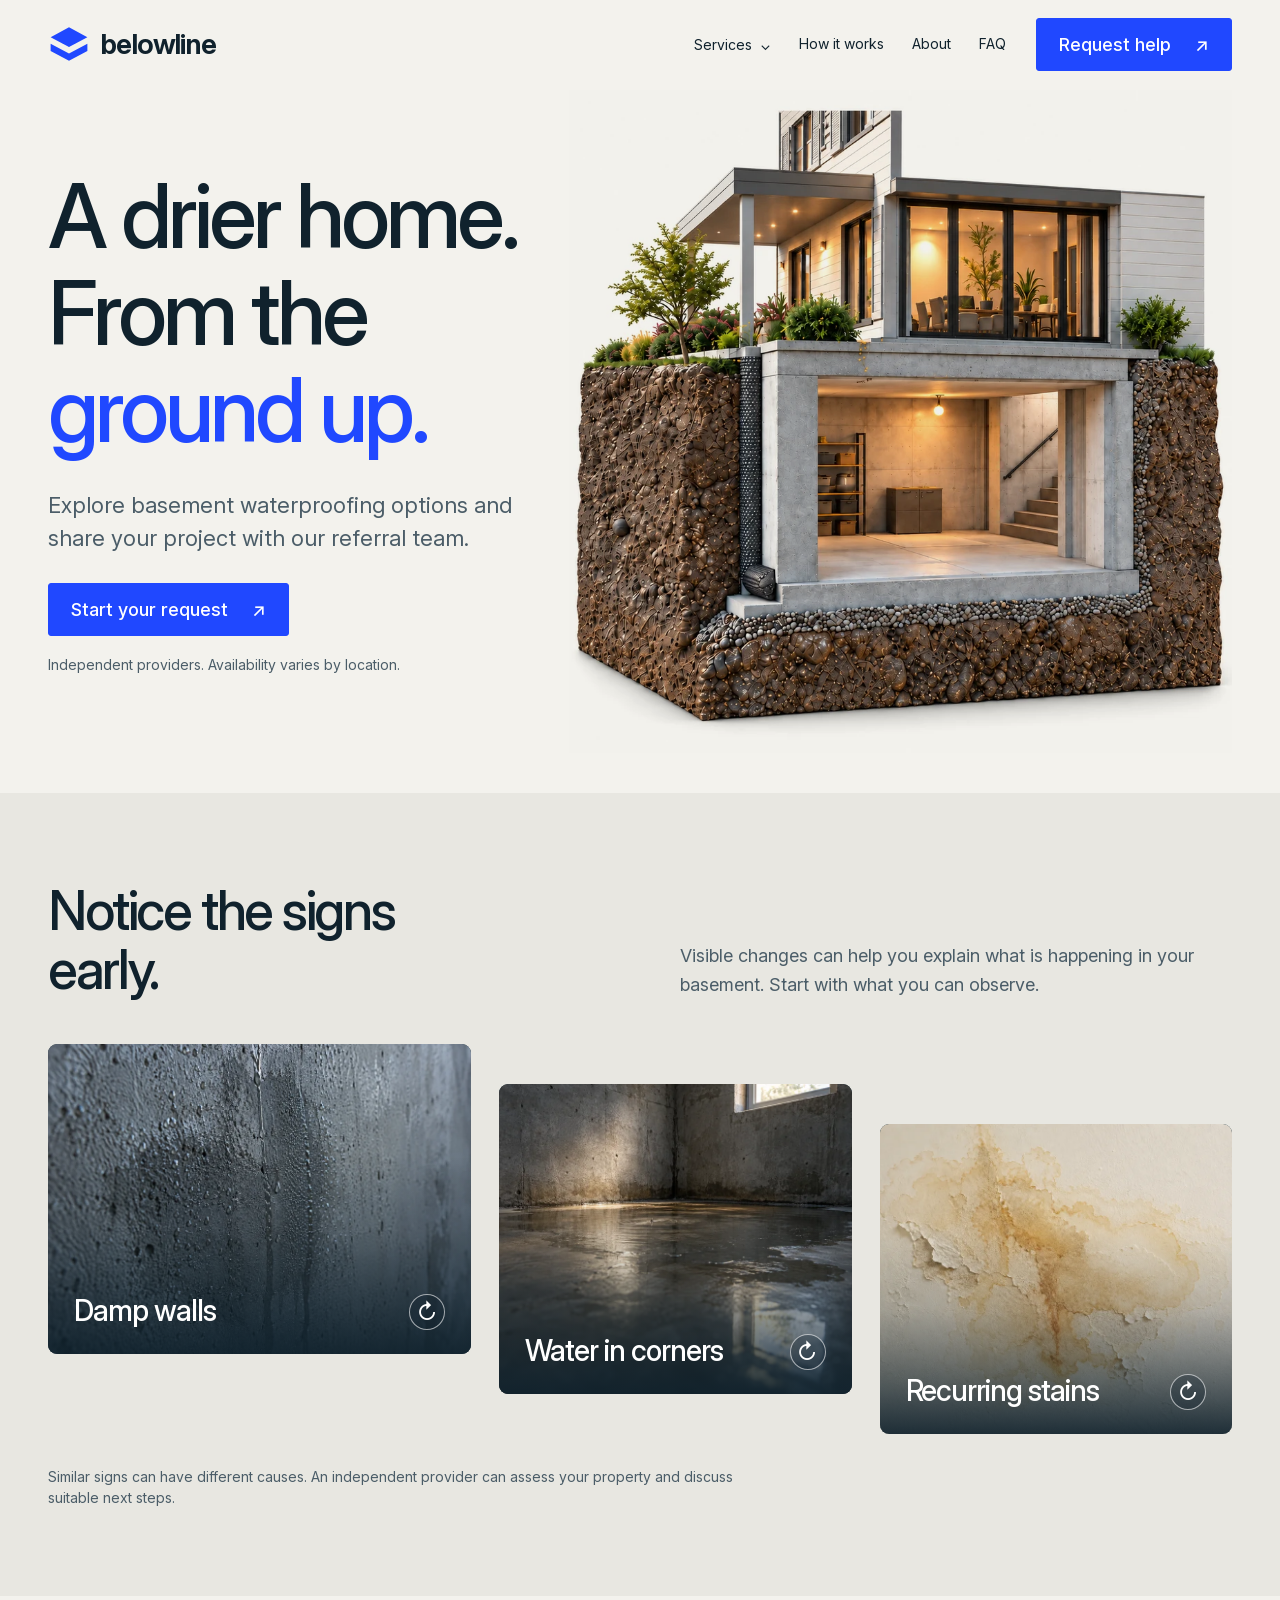
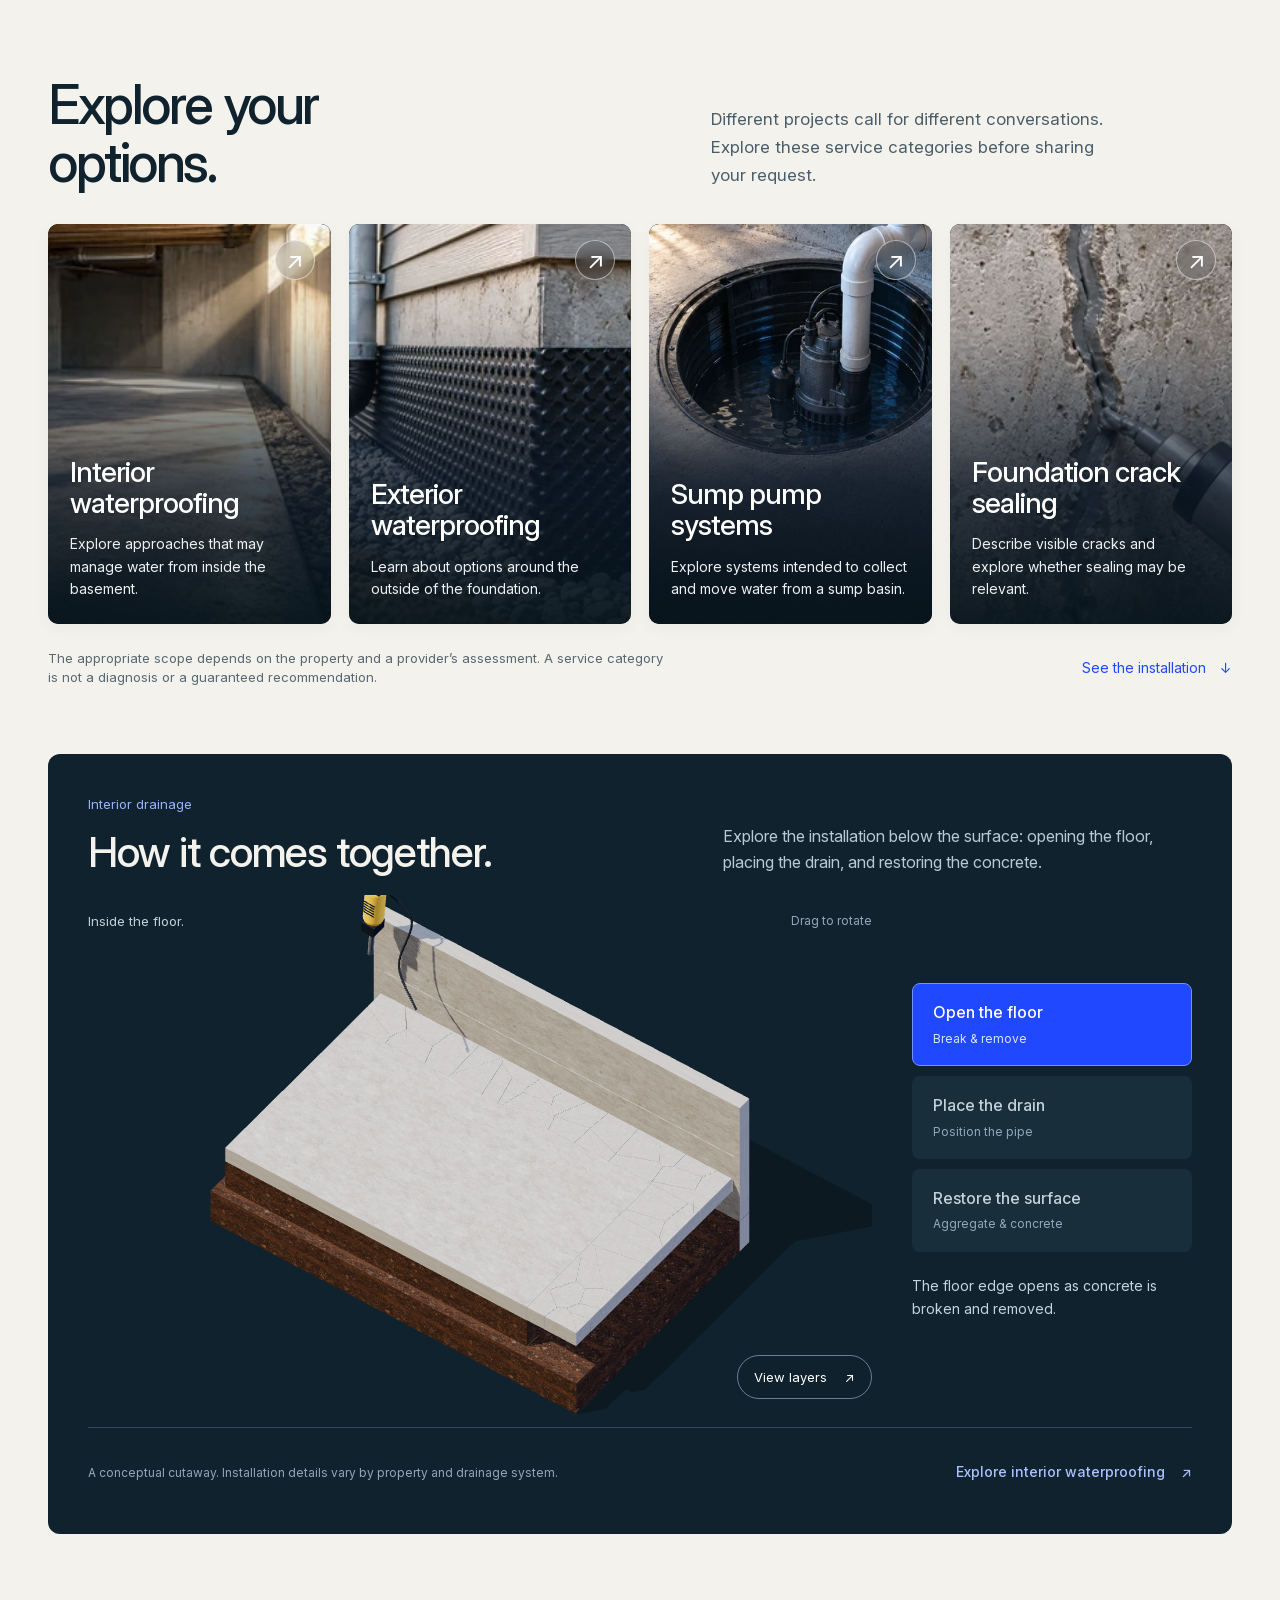
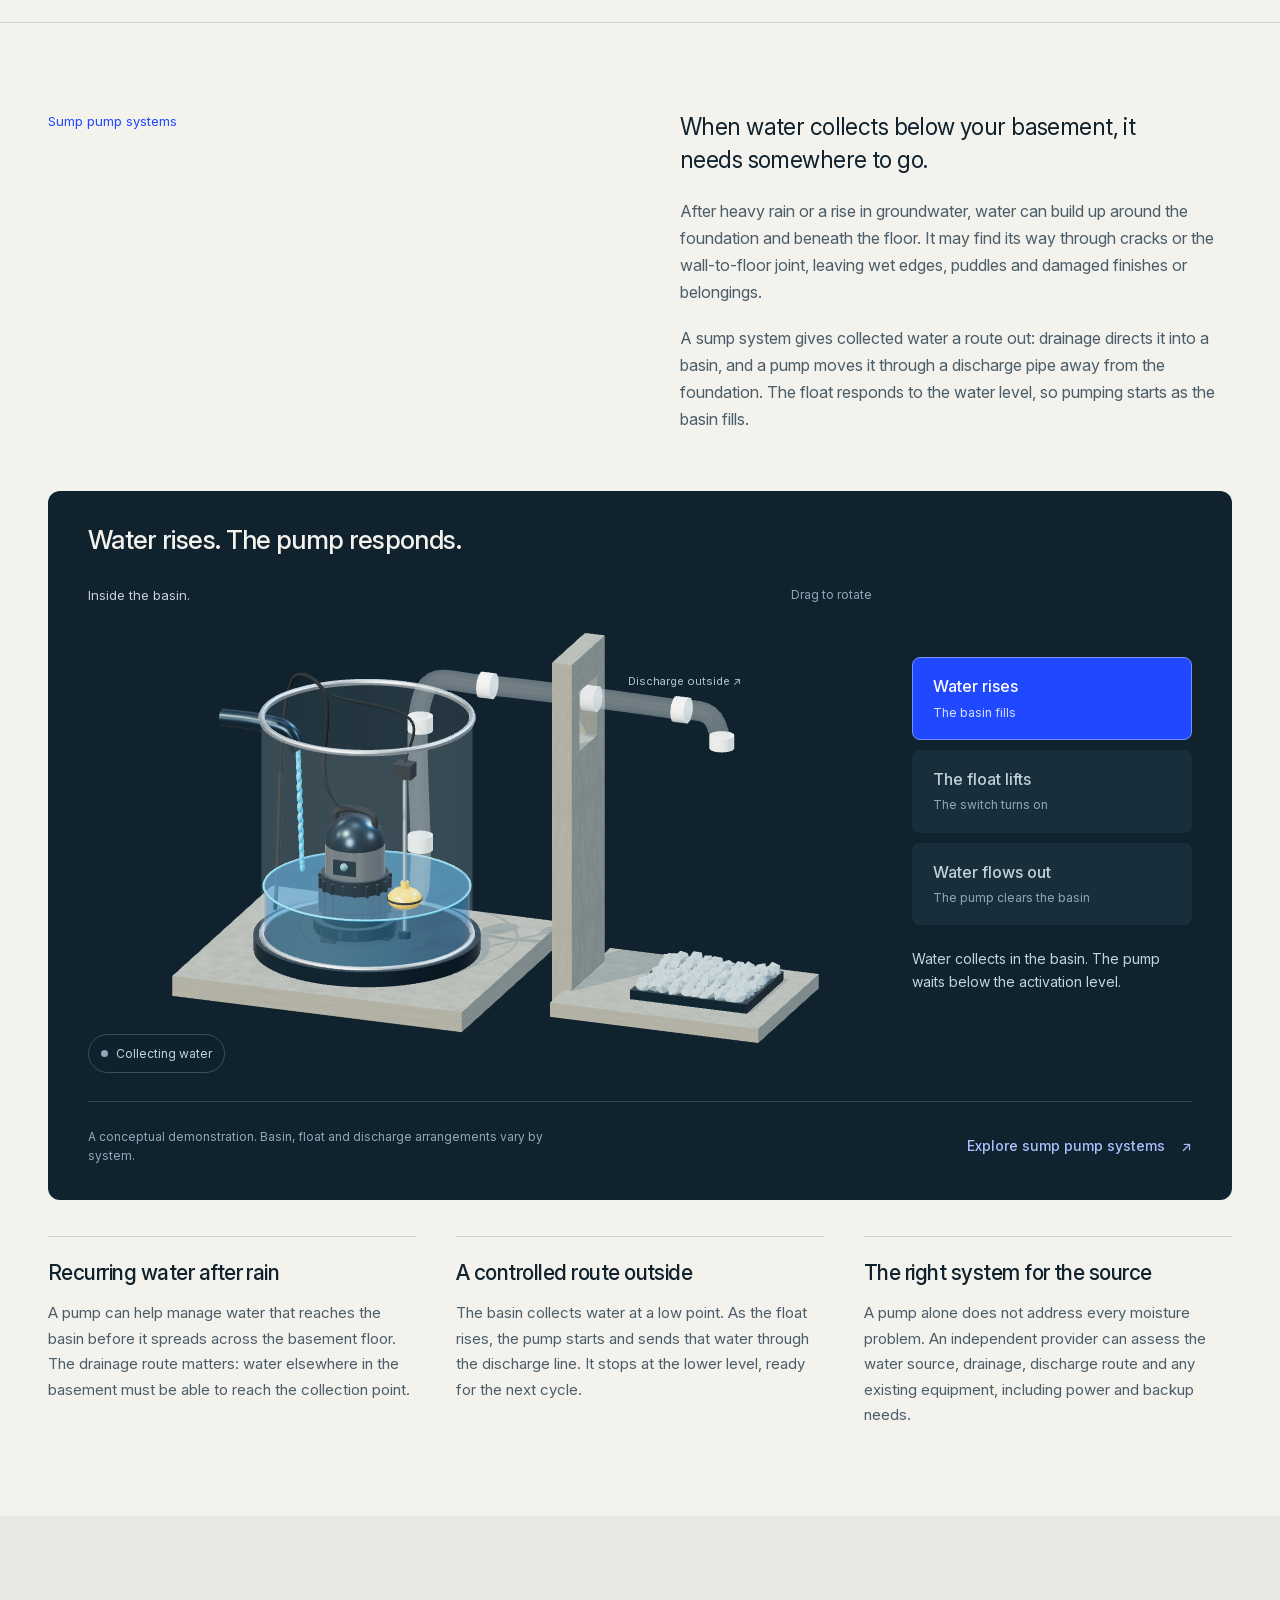
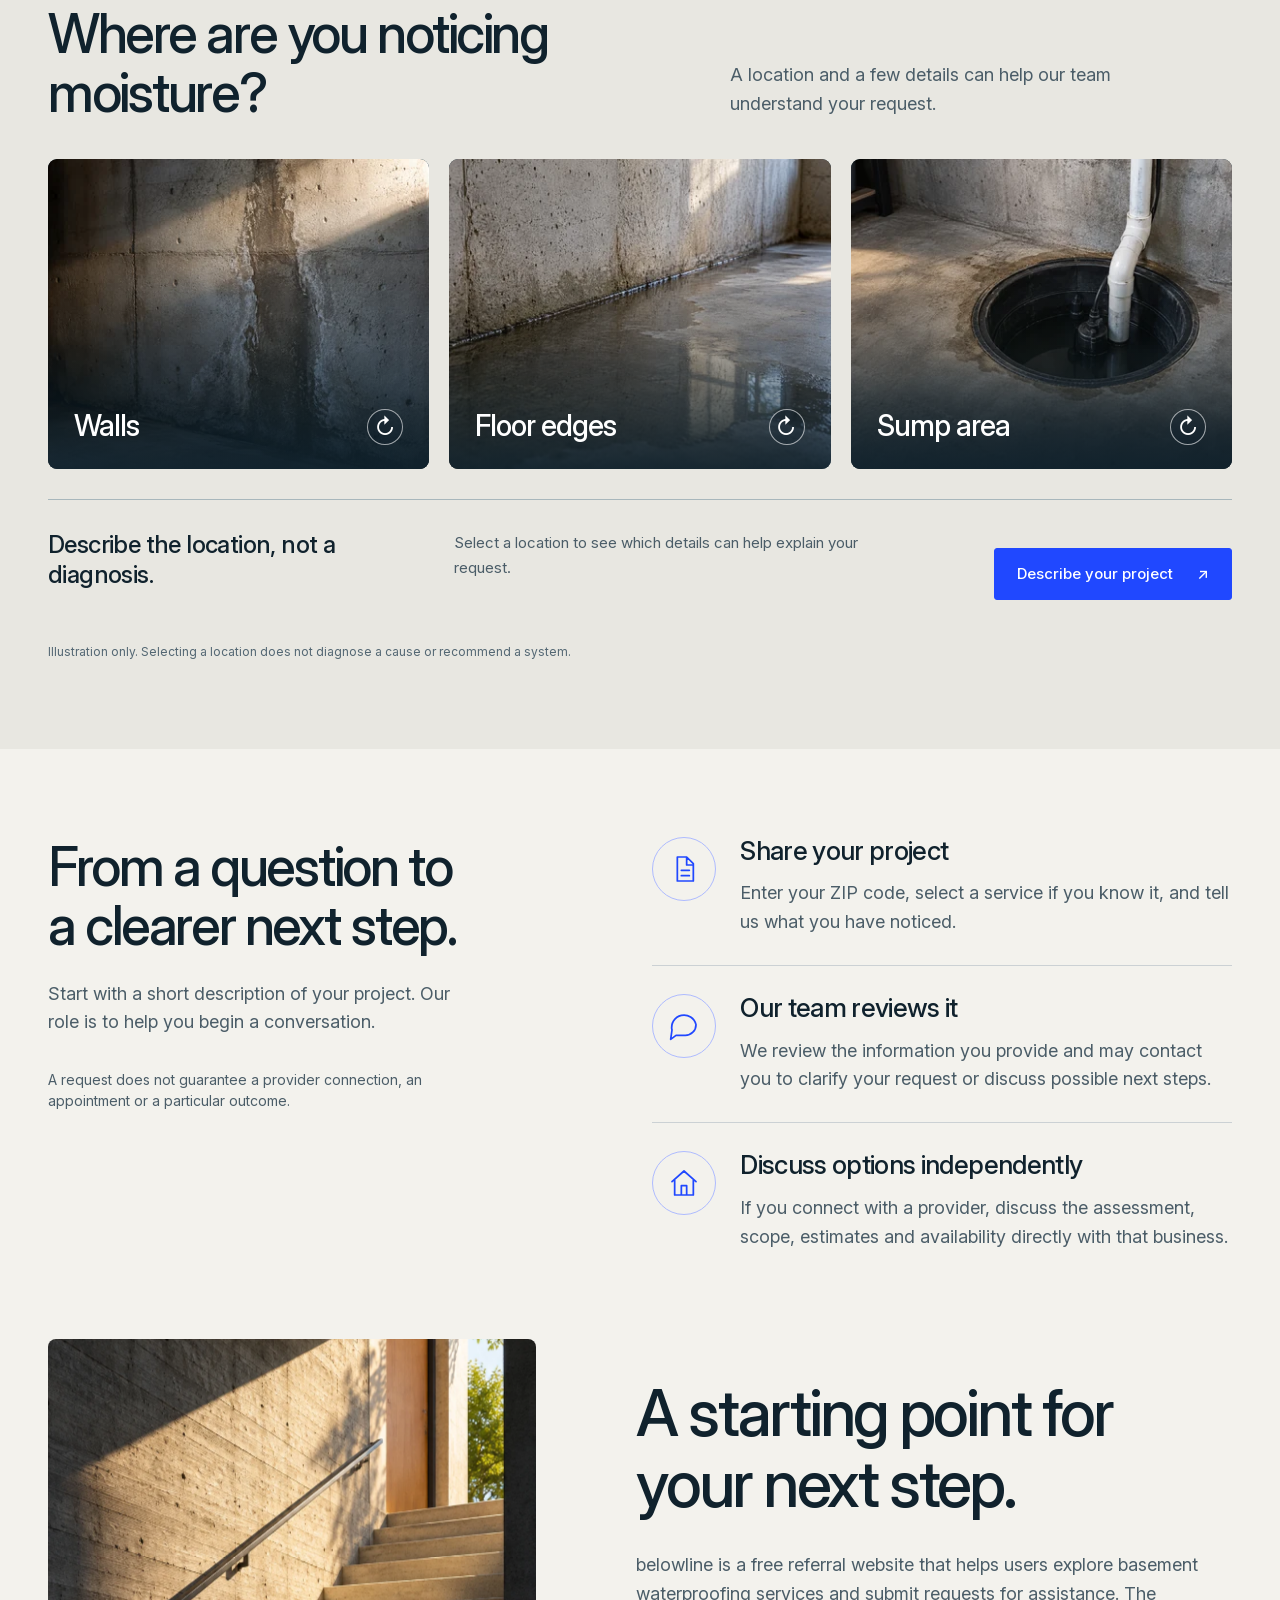
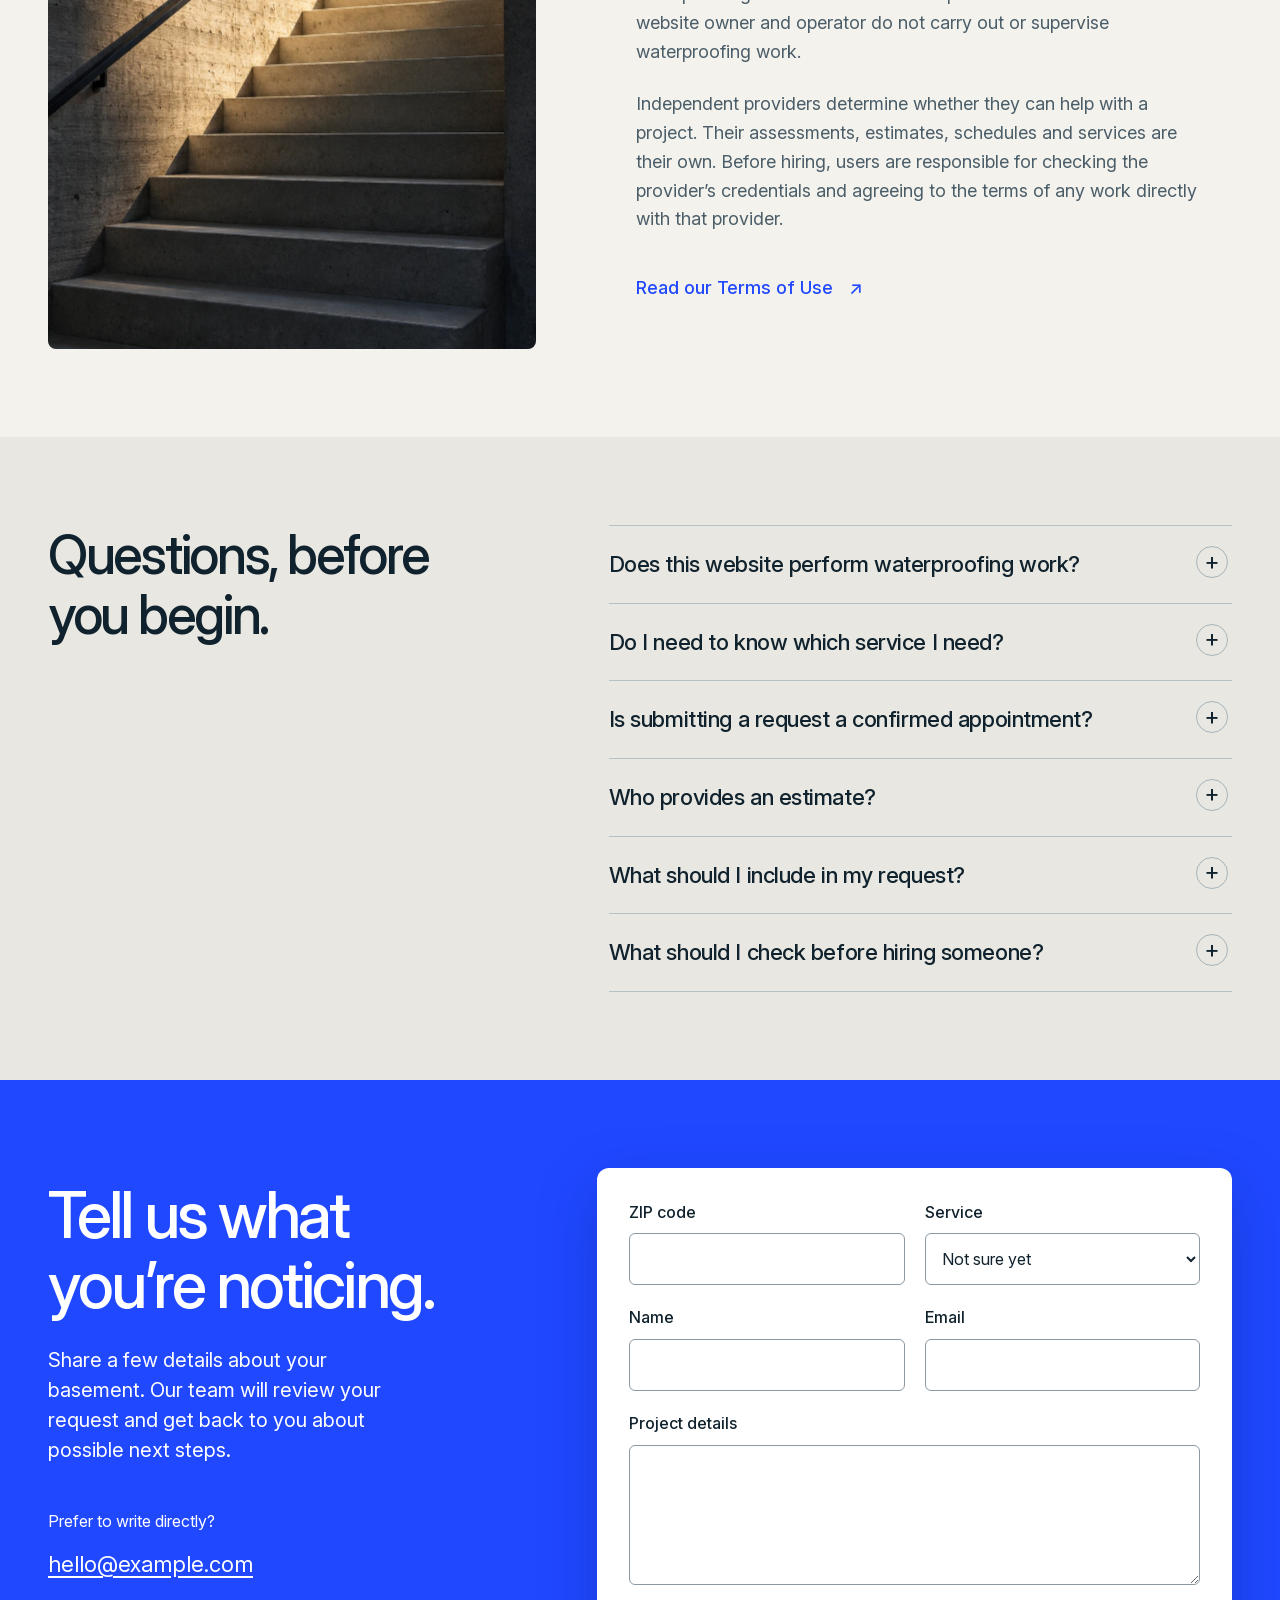
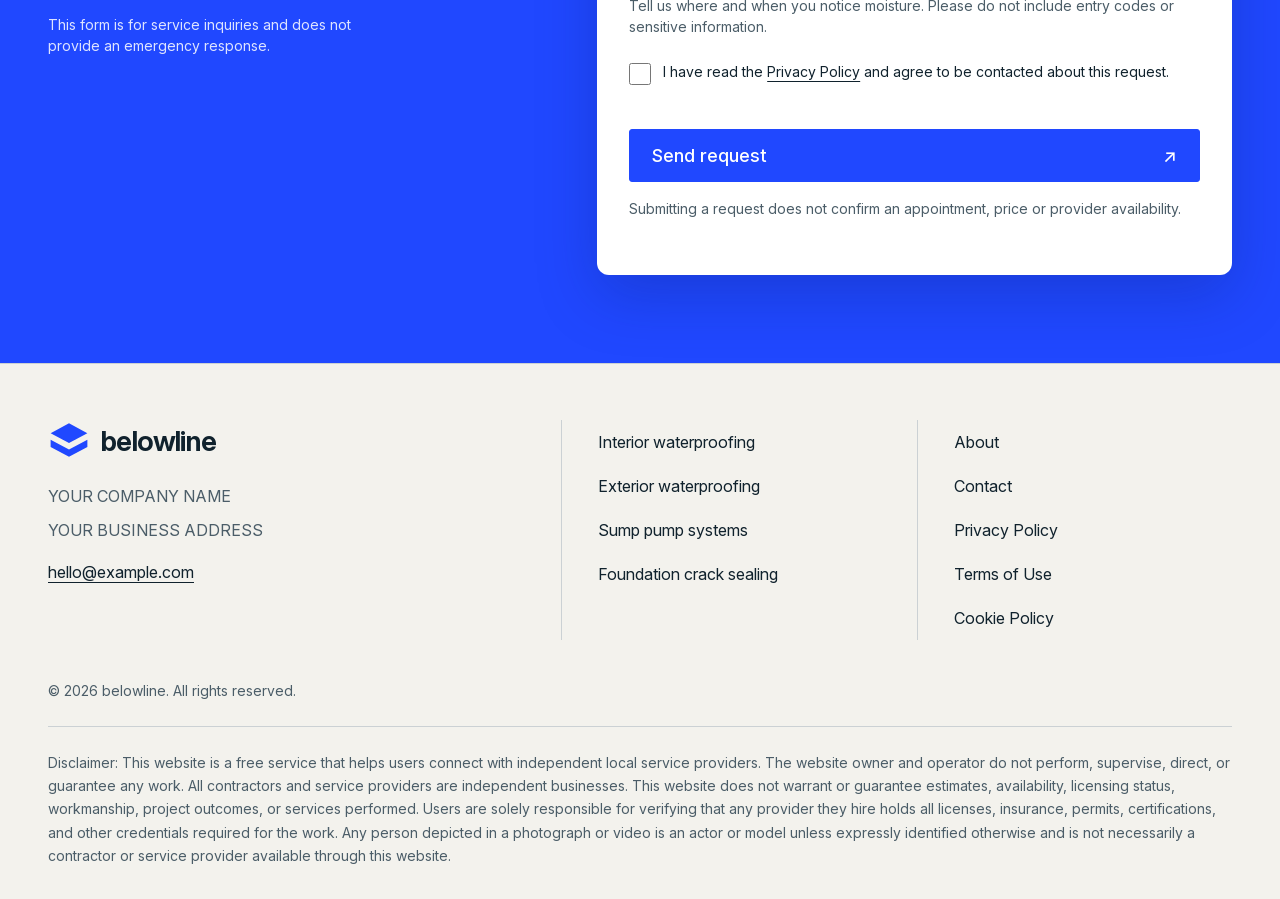
==== index.html @ 0db997a8 "finish" ====
<!doctype html>

<html data-page="index" lang="en">
  <head>
    <!-- Set data-page on <html>: index or the exact service/legal slug. -->
    <meta charset="utf-8" />
    <meta content="width=device-width, initial-scale=1" name="viewport" />
    <title>Basement Waterproofing Options | belowline</title>
    <link href="assets/brand/favicon.svg?v=3" rel="icon" />
    <link href="css/fonts.css" rel="stylesheet" />
    <link href="css/base.css?v=3" rel="stylesheet" />
    <script defer="" src="config/config.js?v=5"></script>
    <script defer="" src="js/brand.js?v=3"></script>
    <script defer="" src="js/motion.js?v=3"></script>
    <script defer="" src="js/navigation.js"></script>
    <script defer="" src="js/forms.js?v=3"></script>
    <meta
      content="Explore basement waterproofing options and share your project with our referral team."
      name="description"
    />
    <meta content="#F3F2ED" name="theme-color" />
    <link href="css/site.css?v=5" rel="stylesheet" />
    <link href="css/pages/home.css?v=5" rel="stylesheet" />
    <link href="css/pages/services-gallery.css" rel="stylesheet" />
    <link href="css/drainage.css?v=2" rel="stylesheet" />
    <link href="css/pages/moisture.css" rel="stylesheet" />
    <script defer="" src="js/drainage.js?v=3"></script>
  </head>
  <body>
    <a class="skip-link" href="#main">Skip to content</a>
    <header class="site-header">
      <div class="container header-inner">
        <a aria-label="Home" class="brand" href="index.html"
          ><img
            alt=""
            aria-hidden="true"
            data-logo=""
            height="42"
            src="assets/brand/logo.svg?v=3"
            width="42"
          /><span data-brand-name="">belowline</span></a
        >
        <nav aria-label="Main navigation" class="desktop-nav">
          <div class="dropdown" data-services-dropdown="">
            <button
              aria-controls="services-panel"
              aria-expanded="false"
              class="nav-trigger"
              type="button"
            >
              Services <span aria-hidden="true">⌄</span>
            </button>
            <div class="dropdown-panel" data-dropdown-panel="" hidden="" id="services-panel">
              <a href="interior-waterproofing.html">Interior waterproofing</a
              ><a href="exterior-waterproofing.html">Exterior waterproofing</a
              ><a href="sump-pump-systems.html">Sump pump systems</a
              ><a href="foundation-crack-sealing.html">Foundation crack sealing</a>
            </div>
          </div>
          <a href="#how-it-works">How it works</a><a href="#about">About</a><a href="#faq">FAQ</a>
        </nav>
        <a class="button header-cta" href="#contact"
          >Request help <span aria-hidden="true" class="arrow">↗</span></a
        ><button
          aria-controls="mobile-menu"
          aria-expanded="false"
          aria-label="Open menu"
          class="menu-open-button"
          data-menu-open=""
          type="button"
        >
          ☰
        </button>
      </div>
    </header>
    <dialog aria-label="Navigation" class="menu-dialog" data-mobile-menu="" id="mobile-menu">
      <div class="menu-top">
        <a aria-label="Home" class="brand" href="index.html"
          ><img
            alt=""
            aria-hidden="true"
            data-logo=""
            height="42"
            src="assets/brand/logo.svg?v=3"
            width="42"
          /><span data-brand-name="">belowline</span></a
        ><button aria-label="Close menu" class="menu-close" data-menu-close="" type="button">
          ×
        </button>
      </div>
      <nav aria-label="Mobile navigation" class="mobile-links">
        <details data-menu-item="">
          <summary>Services</summary>
          <div>
            <a href="interior-waterproofing.html">Interior waterproofing</a
            ><a href="exterior-waterproofing.html">Exterior waterproofing</a
            ><a href="sump-pump-systems.html">Sump pump systems</a
            ><a href="foundation-crack-sealing.html">Foundation crack sealing</a>
          </div>
        </details>
        <a data-menu-item="" href="#how-it-works">How it works</a
        ><a data-menu-item="" href="#about">About</a><a data-menu-item="" href="#faq">FAQ</a
        ><a data-menu-item="" href="#contact">Contact</a>
      </nav>
      <a class="button" href="#contact"
        >Request help <span aria-hidden="true" class="arrow">↗</span></a
      >
      <p class="note" style="margin-top: 20px">
        Independent providers. Availability varies by location.
      </p>
    </dialog>
    <noscript
      ><nav aria-label="Navigation without JavaScript" class="container nojs-nav">
        <a href="interior-waterproofing.html">Interior waterproofing</a
        ><a href="exterior-waterproofing.html">Exterior waterproofing</a
        ><a href="sump-pump-systems.html">Sump pump systems</a
        ><a href="foundation-crack-sealing.html">Foundation crack sealing</a
        ><a href="#how-it-works">How it works</a><a href="#about">About</a><a href="#faq">FAQ</a
        ><a href="#contact">Contact</a>
      </nav></noscript
    >
    <main id="main" tabindex="-1">
      <section class="home-hero">
        <div class="container hero-grid">
          <div class="hero-copy">
            <h1>
              A drier home.<br />From the<br class="desktop-break" />
              <span class="hero-ground">ground up.</span>
            </h1>
            <p class="lead">
              Explore basement waterproofing options and share your project with our referral team.
            </p>
            <a class="button" href="#contact"
              >Start your request <span aria-hidden="true" class="arrow">↗</span></a
            >
            <p class="note">Independent providers. Availability varies by location.</p>
          </div>
          <picture class="hero-house"
            ><source
              sizes="(min-width: 1200px) 640px, (max-width: 767px) 540px, 100vw"
              srcset="
                assets/photos/hero-house-480.webp   480w,
                assets/photos/hero-house-960.webp   960w,
                assets/photos/hero-house-1440.webp 1440w
              "
              type="image/webp" />
            <img
              alt="Illustrative cutaway of a home and its basement"
              class="photo"
              data-hero-image=""
              fetchpriority="high"
              height="1254"
              loading="eager"
              src="assets/photos/hero-house.png"
              width="1254"
          /></picture>
        </div>
      </section>
      <section class="section signs-section" id="signs" tabindex="-1">
        <div class="container">
          <div class="section-heading">
            <h2 data-reveal="">Notice the signs early.</h2>
            <p>
              Visible changes can help you explain what is happening in your basement. Start with
              what you can observe.
            </p>
          </div>
          <div class="signs-grid">
            <article class="sign-card" data-reveal="">
              <button
                aria-describedby="sign-description-0"
                aria-label="Damp walls"
                class="moisture-choice sign-flip"
                data-sign-flip=""
                type="button"
              >
                <span class="moisture-card-inner"
                  ><span class="moisture-card-front"
                    ><picture class="photo-wrap"
                      ><source
                        sizes="(min-width: 1200px) 640px, (min-width: 768px) calc((100vw - 96px) / 3), calc(100vw - 40px)"
                        srcset="
                          assets/photos/damp-wall-v2-480.webp?v=3   480w,
                          assets/photos/damp-wall-v2-960.webp?v=3   960w,
                          assets/photos/damp-wall-v2-1440.webp?v=3 1440w
                        "
                        type="image/webp" />
                      <img
                        alt=""
                        class="photo"
                        height="1024"
                        loading="lazy"
                        src="assets/photos/damp-wall-v2.png?v=3"
                        width="1536" /></picture
                    ><span class="moisture-choice-copy"
                      ><span class="moisture-choice-title">Damp walls</span
                      ><span aria-hidden="true" class="moisture-choice-mark"></span></span></span
                  ><span class="moisture-card-back"
                    ><span class="moisture-back-copy"
                      ><span class="moisture-back-heading"
                        ><span aria-hidden="true" class="moisture-choice-title">Damp walls</span
                        ><span aria-hidden="true" class="moisture-choice-mark"></span></span
                      ><span class="moisture-choice-description" id="sign-description-0"
                        >Describe damp patches, moisture marks or changes on the wall surface.</span
                      ></span
                    ></span
                  ></span
                >
              </button>
            </article>
            <article class="sign-card" data-reveal="">
              <button
                aria-describedby="sign-description-1"
                aria-label="Water in corners"
                class="moisture-choice sign-flip"
                data-sign-flip=""
                type="button"
              >
                <span class="moisture-card-inner"
                  ><span class="moisture-card-front"
                    ><picture class="photo-wrap"
                      ><source
                        sizes="(min-width: 1200px) 640px, (min-width: 768px) calc((100vw - 96px) / 3), calc(100vw - 40px)"
                        srcset="
                          assets/photos/wet-corner-v2-480.webp?v=3   480w,
                          assets/photos/wet-corner-v2-960.webp?v=3   960w,
                          assets/photos/wet-corner-v2-1440.webp?v=3 1440w
                        "
                        type="image/webp" />
                      <img
                        alt=""
                        class="photo"
                        height="1024"
                        loading="lazy"
                        src="assets/photos/wet-corner-v2.png?v=3"
                        width="1536" /></picture
                    ><span class="moisture-choice-copy"
                      ><span class="moisture-choice-title">Water in corners</span
                      ><span aria-hidden="true" class="moisture-choice-mark"></span></span></span
                  ><span class="moisture-card-back"
                    ><span class="moisture-back-copy"
                      ><span class="moisture-back-heading"
                        ><span aria-hidden="true" class="moisture-choice-title"
                          >Water in corners</span
                        ><span aria-hidden="true" class="moisture-choice-mark"></span></span
                      ><span class="moisture-choice-description" id="sign-description-1"
                        >Tell us where water appears and whether you notice it after rain or at
                        other times.</span
                      ></span
                    ></span
                  ></span
                >
              </button>
            </article>
            <article class="sign-card" data-reveal="">
              <button
                aria-describedby="sign-description-2"
                aria-label="Recurring stains"
                class="moisture-choice sign-flip"
                data-sign-flip=""
                type="button"
              >
                <span class="moisture-card-inner"
                  ><span class="moisture-card-front"
                    ><picture class="photo-wrap"
                      ><source
                        sizes="(min-width: 1200px) 640px, (min-width: 768px) calc((100vw - 96px) / 3), calc(100vw - 40px)"
                        srcset="
                          assets/photos/recurring-stains-480.webp?v=3   480w,
                          assets/photos/recurring-stains-960.webp?v=3   960w,
                          assets/photos/recurring-stains-1440.webp?v=3 1440w
                        "
                        type="image/webp" />
                      <img
                        alt=""
                        class="photo"
                        height="1024"
                        loading="lazy"
                        src="assets/photos/recurring-stains.png?v=3"
                        width="1536" /></picture
                    ><span class="moisture-choice-copy"
                      ><span class="moisture-choice-title">Recurring stains</span
                      ><span aria-hidden="true" class="moisture-choice-mark"></span></span></span
                  ><span class="moisture-card-back"
                    ><span class="moisture-back-copy"
                      ><span class="moisture-back-heading"
                        ><span aria-hidden="true" class="moisture-choice-title"
                          >Recurring stains</span
                        ><span aria-hidden="true" class="moisture-choice-mark"></span></span
                      ><span class="moisture-choice-description" id="sign-description-2"
                        >Mention marks that return, spread or look different from earlier
                        observations.</span
                      ></span
                    ></span
                  ></span
                >
              </button>
            </article>
          </div>
          <p class="note section-note">
            Similar signs can have different causes. An independent provider can assess your
            property and discuss suitable next steps.
          </p>
        </div>
      </section>
      <section class="section services-section" id="services" tabindex="-1">
        <div class="container">
          <div class="section-heading services-heading">
            <h2 data-reveal="">Explore your options.</h2>
            <p class="section-intro">
              Different projects call for different conversations. Explore these service categories
              before sharing your request.
            </p>
          </div>
          <div class="services-grid">
            <article class="service-card" data-reveal="" data-service-card="">
              <a
                aria-describedby="service-description-0"
                aria-labelledby="service-title-0"
                class="service-link"
                href="interior-waterproofing.html"
                ><picture class="photo-wrap"
                  ><source
                    sizes="(min-width: 1200px) 360px, (min-width: 768px) 48vw, 100vw"
                    srcset="
                      assets/photos/services-interior-480.webp   480w,
                      assets/photos/services-interior-960.webp   960w,
                      assets/photos/services-interior-1440.webp 1440w
                    "
                    type="image/webp" />
                  <img
                    alt="Architectural illustration of a basement floor and perimeter drainage in afternoon light"
                    class="photo"
                    height="941"
                    loading="lazy"
                    src="assets/photos/services-interior.png"
                    width="1672" /></picture
                ><span aria-hidden="true" class="service-orbit">↗</span>
                <div class="service-card-copy">
                  <h3 id="service-title-0">Interior waterproofing</h3>
                  <p id="service-description-0">
                    Explore approaches that may manage water from inside the basement.
                  </p>
                </div></a
              >
            </article>
            <article class="service-card" data-reveal="" data-service-card="">
              <a
                aria-describedby="service-description-1"
                aria-labelledby="service-title-1"
                class="service-link"
                href="exterior-waterproofing.html"
                ><picture class="photo-wrap"
                  ><source
                    sizes="(min-width: 1200px) 360px, (min-width: 768px) 48vw, 100vw"
                    srcset="
                      assets/photos/exterior-v2-480.webp   480w,
                      assets/photos/exterior-v2-960.webp   960w,
                      assets/photos/exterior-v2-1440.webp 1440w
                    "
                    type="image/webp" />
                  <img
                    alt="Illustrative exterior foundation and waterproofing membrane"
                    class="photo"
                    height="1024"
                    loading="lazy"
                    src="assets/photos/exterior-v2.png"
                    width="1536" /></picture
                ><span aria-hidden="true" class="service-orbit">↗</span>
                <div class="service-card-copy">
                  <h3 id="service-title-1">Exterior waterproofing</h3>
                  <p id="service-description-1">
                    Learn about options around the outside of the foundation.
                  </p>
                </div></a
              >
            </article>
            <article class="service-card" data-reveal="" data-service-card="">
              <a
                aria-describedby="service-description-2"
                aria-labelledby="service-title-2"
                class="service-link"
                href="sump-pump-systems.html"
                ><picture class="photo-wrap"
                  ><source
                    sizes="(min-width: 1200px) 360px, (min-width: 768px) 48vw, 100vw"
                    srcset="
                      assets/photos/services-sump-480.webp   480w,
                      assets/photos/services-sump-960.webp   960w,
                      assets/photos/services-sump-1440.webp 1440w
                    "
                    type="image/webp" />
                  <img
                    alt="Illustrative sump basin, pump and discharge pipe with reflected light"
                    class="photo"
                    height="1402"
                    loading="lazy"
                    src="assets/photos/services-sump.png"
                    width="1122" /></picture
                ><span aria-hidden="true" class="service-orbit">↗</span>
                <div class="service-card-copy">
                  <h3 id="service-title-2">Sump pump systems</h3>
                  <p id="service-description-2">
                    Explore systems intended to collect and move water from a sump basin.
                  </p>
                </div></a
              >
            </article>
            <article class="service-card" data-reveal="" data-service-card="">
              <a
                aria-describedby="service-description-3"
                aria-labelledby="service-title-3"
                class="service-link"
                href="foundation-crack-sealing.html"
                ><picture class="photo-wrap"
                  ><source
                    sizes="(min-width: 1200px) 360px, (min-width: 768px) 48vw, 100vw"
                    srcset="
                      assets/photos/crack-v2-480.webp   480w,
                      assets/photos/crack-v2-960.webp   960w,
                      assets/photos/crack-v2-1440.webp 1440w
                    "
                    type="image/webp" />
                  <img
                    alt="Visible crack in a concrete basement wall"
                    class="photo"
                    height="1024"
                    loading="lazy"
                    src="assets/photos/crack-v2.png"
                    width="1536" /></picture
                ><span aria-hidden="true" class="service-orbit">↗</span>
                <div class="service-card-copy">
                  <h3 id="service-title-3">Foundation crack sealing</h3>
                  <p id="service-description-3">
                    Describe visible cracks and explore whether sealing may be relevant.
                  </p>
                </div></a
              >
            </article>
          </div>
          <div class="services-followup">
            <p class="note section-note">
              The appropriate scope depends on the property and a provider’s assessment. A service
              category is not a diagnosis or a guaranteed recommendation.
            </p>
            <a class="service-installation-link" href="#interior-drainage"
              >See the installation <span aria-hidden="true">↓</span></a
            >
          </div>
          <div class="drainage-feature" id="interior-drainage">
            <div class="drainage-intro">
              <div>
                <p class="drainage-label">Interior drainage</p>
                <h3>How it comes together.</h3>
              </div>
              <p class="drainage-description">
                Explore the installation below the surface: opening the floor, placing the drain,
                and restoring the concrete.
              </p>
            </div>
            <div class="drainage-widget" data-drainage="" data-state="poster">
              <div class="drainage-stage" data-drainage-stage="">
                <img
                  alt="Conceptual cutaway of a concrete floor with a perimeter drainage channel"
                  class="drainage-poster"
                  height="1000"
                  loading="lazy"
                  src="assets/drainage/poster.webp"
                  width="1200"
                />
                <div class="drainage-stage-heading">
                  <span>Inside the floor.</span
                  ><span class="drainage-interaction" data-drainage-hint="" hidden=""
                    >Drag to rotate</span
                  >
                </div>
                <div class="drainage-materials" data-drainage-materials="" hidden="">
                  <span>Concrete</span><span>Aggregate</span><span>Perforated drain</span>
                </div>
                <button
                  aria-pressed="false"
                  class="drainage-layers"
                  data-drainage-layers=""
                  hidden=""
                  type="button"
                >
                  View layers <span aria-hidden="true">↗</span>
                </button>
              </div>
              <div class="drainage-controls">
                <div
                  aria-label="Interior drainage installation stages"
                  class="drainage-steps"
                  role="group"
                >
                  <button aria-pressed="false" data-drainage-step="0" disabled="" type="button">
                    <span>Open the floor</span><span class="stage-detail">Break &amp; remove</span>
                  </button>
                  <button aria-pressed="true" data-drainage-step="1" disabled="" type="button">
                    <span>Place the drain</span><span class="stage-detail">Position the pipe</span>
                  </button>
                  <button aria-pressed="false" data-drainage-step="2" disabled="" type="button">
                    <span>Restore the surface</span
                    ><span class="stage-detail">Aggregate &amp; concrete</span>
                  </button>
                </div>
                <p class="drainage-caption" data-drainage-caption="">
                  A perforated drain sits within the perimeter channel.
                </p>
              </div>
              <div class="drainage-footer">
                <p class="drainage-note">
                  A conceptual cutaway. Installation details vary by property and drainage system.
                </p>
                <a class="text-link" href="interior-waterproofing.html"
                  >Explore interior waterproofing <span aria-hidden="true">↗</span></a
                >
              </div>
              <noscript
                ><p class="drainage-note">
                  The illustration shows the drainage concept. The sequence opens the floor edge,
                  positions the drain, then adds aggregate and restores the concrete surface.
                </p></noscript
              >
            </div>
          </div>
        </div>
      </section>
      <section class="section sump-section" id="sump-pump" tabindex="-1">
        <div class="container">
          <div class="sump-heading">
            <div>
              <p class="sump-eyebrow">Sump pump systems</p>
              <h2 data-reveal="">Give rising water<br />a way out.</h2>
            </div>
            <div class="sump-problem">
              <p class="sump-lead">
                When water collects below your basement, it needs somewhere to go.
              </p>
              <p>
                After heavy rain or a rise in groundwater, water can build up around the foundation
                and beneath the floor. It may find its way through cracks or the wall-to-floor
                joint, leaving wet edges, puddles and damaged finishes or belongings.
              </p>
              <p>
                A sump system gives collected water a route out: drainage directs it into a basin,
                and a pump moves it through a discharge pipe away from the foundation. The float
                responds to the water level, so pumping starts as the basin fills.
              </p>
            </div>
          </div>
          <div class="sump-demonstration">
            <h3 class="sump-model-title">Water rises. The pump responds.</h3>
            <div class="drainage-widget sump-widget" data-state="poster" data-sump="">
              <div class="drainage-stage" data-sump-stage="">
                <img
                  alt="Conceptual 3D sump pump inside a transparent water-filled basin, with a rising amber float and an overhead discharge pipe leading outside."
                  class="drainage-poster"
                  height="1000"
                  loading="lazy"
                  src="assets/drainage/sump-poster.webp"
                  width="1200"
                />
                <div class="drainage-stage-heading">
                  <span>Inside the basin.</span
                  ><span class="drainage-interaction" data-sump-hint="" hidden=""
                    >Drag to rotate</span
                  >
                </div>
                <div class="sump-readout" data-sump-readout="" hidden="">
                  <span aria-hidden="true" class="sump-indicator"></span
                  ><span data-sump-status="">Collecting water</span>
                </div>
                <span class="sump-outlet-label" data-sump-outlet="" hidden=""
                  >Discharge outside ↗</span
                >
              </div>
              <div class="drainage-controls">
                <div aria-label="Sump pump cycle" class="drainage-steps" role="group">
                  <button aria-pressed="true" data-sump-step="0" disabled="" type="button">
                    <span>Water rises</span><span class="stage-detail">The basin fills</span>
                  </button>
                  <button aria-pressed="false" data-sump-step="1" disabled="" type="button">
                    <span>The float lifts</span
                    ><span class="stage-detail">The switch turns on</span>
                  </button>
                  <button aria-pressed="false" data-sump-step="2" disabled="" type="button">
                    <span>Water flows out</span
                    ><span class="stage-detail">The pump clears the basin</span>
                  </button>
                </div>
                <p class="drainage-caption" data-sump-caption="">
                  Water collects in the basin. The pump waits below the activation level.
                </p>
              </div>
              <div class="drainage-footer">
                <p class="drainage-note">
                  A conceptual demonstration. Basin, float and discharge arrangements vary by
                  system.
                </p>
                <a class="text-link" href="sump-pump-systems.html"
                  >Explore sump pump systems <span aria-hidden="true">↗</span></a
                >
              </div>
            </div>
          </div>
          <div class="sump-explanation">
            <article>
              <h3>Recurring water after rain</h3>
              <p>
                A pump can help manage water that reaches the basin before it spreads across the
                basement floor. The drainage route matters: water elsewhere in the basement must be
                able to reach the collection point.
              </p>
            </article>
            <article>
              <h3>A controlled route outside</h3>
              <p>
                The basin collects water at a low point. As the float rises, the pump starts and
                sends that water through the discharge line. It stops at the lower level, ready for
                the next cycle.
              </p>
            </article>
            <article>
              <h3>The right system for the source</h3>
              <p>
                A pump alone does not address every moisture problem. An independent provider can
                assess the water source, drainage, discharge route and any existing equipment,
                including power and backup needs.
              </p>
            </article>
          </div>
        </div>
      </section>
      <section class="section moisture-section" data-explorer="" id="explore" tabindex="-1">
        <div class="container">
          <div class="moisture-heading">
            <h2 data-reveal="">Where are you noticing moisture?</h2>
            <p>A location and a few details can help our team understand your request.</p>
          </div>
          <div aria-label="Location of moisture" class="moisture-options" role="group">
            <button
              aria-describedby="moisture-preview-walls"
              aria-label="Walls"
              aria-pressed="false"
              class="moisture-choice"
              data-zone="walls"
              type="button"
            >
              <span class="moisture-card-inner"
                ><span class="moisture-card-front"
                  ><picture class="photo-wrap"
                    ><source
                      sizes="(min-width: 1536px) 470px, (min-width: 768px) 32vw, 100vw"
                      srcset="
                        assets/photos/moisture-walls-480.webp   480w,
                        assets/photos/moisture-walls-960.webp   960w,
                        assets/photos/moisture-walls-1440.webp 1440w
                      "
                      type="image/webp" />
                    <img
                      alt=""
                      class="photo"
                      height="1024"
                      loading="lazy"
                      src="assets/photos/moisture-walls.png"
                      width="1536" /></picture
                  ><span class="moisture-choice-copy"
                    ><span class="moisture-choice-title">Walls</span
                    ><span aria-hidden="true" class="moisture-choice-mark"></span></span></span
                ><span class="moisture-card-back"
                  ><span class="moisture-back-copy"
                    ><span class="moisture-back-heading"
                      ><span aria-hidden="true" class="moisture-choice-title">Walls</span
                      ><span aria-hidden="true" class="moisture-choice-mark"></span></span
                    ><span class="moisture-choice-description" id="moisture-preview-walls"
                      >Describe the wall area, visible marks and whether the moisture follows rain
                      or appears at other times.</span
                    ></span
                  ></span
                ></span
              ></button
            ><button
              aria-describedby="moisture-preview-floor"
              aria-label="Floor edges"
              aria-pressed="false"
              class="moisture-choice"
              data-zone="floor"
              type="button"
            >
              <span class="moisture-card-inner"
                ><span class="moisture-card-front"
                  ><picture class="photo-wrap"
                    ><source
                      sizes="(min-width: 1536px) 470px, (min-width: 768px) 32vw, 100vw"
                      srcset="
                        assets/photos/moisture-floor-480.webp   480w,
                        assets/photos/moisture-floor-960.webp   960w,
                        assets/photos/moisture-floor-1440.webp 1440w
                      "
                      type="image/webp" />
                    <img
                      alt=""
                      class="photo"
                      height="1024"
                      loading="lazy"
                      src="assets/photos/moisture-floor.png"
                      width="1536" /></picture
                  ><span class="moisture-choice-copy"
                    ><span class="moisture-choice-title">Floor edges</span
                    ><span aria-hidden="true" class="moisture-choice-mark"></span></span></span
                ><span class="moisture-card-back"
                  ><span class="moisture-back-copy"
                    ><span class="moisture-back-heading"
                      ><span aria-hidden="true" class="moisture-choice-title">Floor edges</span
                      ><span aria-hidden="true" class="moisture-choice-mark"></span></span
                    ><span class="moisture-choice-description" id="moisture-preview-floor"
                      >Describe the corner or wall-floor joint and whether the water is occasional
                      or recurring.</span
                    ></span
                  ></span
                ></span
              ></button
            ><button
              aria-describedby="moisture-preview-sump"
              aria-label="Sump area"
              aria-pressed="false"
              class="moisture-choice"
              data-zone="sump"
              type="button"
            >
              <span class="moisture-card-inner"
                ><span class="moisture-card-front"
                  ><picture class="photo-wrap"
                    ><source
                      sizes="(min-width: 1536px) 470px, (min-width: 768px) 32vw, 100vw"
                      srcset="
                        assets/photos/moisture-sump-480.webp   480w,
                        assets/photos/moisture-sump-960.webp   960w,
                        assets/photos/moisture-sump-1440.webp 1440w
                      "
                      type="image/webp" />
                    <img
                      alt=""
                      class="photo"
                      height="1024"
                      loading="lazy"
                      src="assets/photos/moisture-sump.png"
                      width="1536" /></picture
                  ><span class="moisture-choice-copy"
                    ><span class="moisture-choice-title">Sump area</span
                    ><span aria-hidden="true" class="moisture-choice-mark"></span></span></span
                ><span class="moisture-card-back"
                  ><span class="moisture-back-copy"
                    ><span class="moisture-back-heading"
                      ><span aria-hidden="true" class="moisture-choice-title">Sump area</span
                      ><span aria-hidden="true" class="moisture-choice-mark"></span></span
                    ><span class="moisture-choice-description" id="moisture-preview-sump"
                      >Tell us whether a sump system is already present and what you have noticed.
                      An independent provider determines the appropriate next step.</span
                    ></span
                  ></span
                ></span
              >
            </button>
          </div>
          <div class="moisture-response">
            <div aria-atomic="true" aria-live="polite" class="moisture-guidance">
              <div data-zone-panel="neutral">
                <h3>Describe the location, not a diagnosis.</h3>
                <p>Select a location to see which details can help explain your request.</p>
              </div>
              <div data-zone-panel="walls" hidden="">
                <h3>Moisture on the walls</h3>
                <p>
                  Describe the wall area, visible marks and whether the moisture follows rain or
                  appears at other times.
                </p>
              </div>
              <div data-zone-panel="floor" hidden="">
                <h3>Water near floor edges</h3>
                <p>
                  Describe the corner or wall-floor joint and whether the water is occasional or
                  recurring.
                </p>
              </div>
              <div data-zone-panel="sump" hidden="">
                <h3>Water near a sump area</h3>
                <p>
                  Tell us whether a sump system is already present and what you have noticed. An
                  independent provider determines the appropriate next step.
                </p>
              </div>
            </div>
            <a class="button" href="#contact"
              >Describe your project <span aria-hidden="true">↗</span></a
            >
          </div>
          <p class="moisture-note">
            Illustration only. Selecting a location does not diagnose a cause or recommend a system.
          </p>
          <noscript
            ><p class="note">
              Describe where you notice moisture in your message. <a href="#contact">Contact us</a>.
            </p>
            <style>
              .moisture-choice {
                cursor: default;
              }
              .moisture-choice-mark {
                display: none;
              }
            </style></noscript
          >
        </div>
      </section>
      <section class="section process-section" id="how-it-works" tabindex="-1">
        <div class="container">
          <div class="process-heading">
            <h2 data-reveal="">From a question to a clearer next step.</h2>
            <p class="section-intro">
              Start with a short description of your project. Our role is to help you begin a
              conversation.
            </p>
            <p class="note section-note">
              A request does not guarantee a provider connection, an appointment or a particular
              outcome.
            </p>
          </div>
          <div class="process-grid" data-reveal-group="">
            <article>
              <span class="process-icon"
                ><svg
                  aria-hidden="true"
                  fill="none"
                  height="32"
                  stroke="currentColor"
                  stroke-linecap="round"
                  stroke-linejoin="round"
                  stroke-width="1.3"
                  viewbox="0 0 24 24"
                  width="32"
                >
                  <path d="M7 3h7l5 5v13H7zM14 3v6h5M10 13h6M10 17h6"></path></svg
              ></span>
              <div>
                <h3>Share your project</h3>
                <p>
                  Enter your ZIP code, select a service if you know it, and tell us what you have
                  noticed.
                </p>
              </div>
            </article>
            <article>
              <span class="process-icon"
                ><svg
                  aria-hidden="true"
                  fill="none"
                  height="32"
                  stroke="currentColor"
                  stroke-linecap="round"
                  stroke-linejoin="round"
                  stroke-width="1.3"
                  viewbox="0 0 24 24"
                  width="32"
                >
                  <path d="M21 11a8 8 0 0 1-8 8H6l-4 3 1-7a8 8 0 1 1 18-4Z"></path></svg
              ></span>
              <div>
                <h3>Our team reviews it</h3>
                <p>
                  We review the information you provide and may contact you to clarify your request
                  or discuss possible next steps.
                </p>
              </div>
            </article>
            <article>
              <span class="process-icon"
                ><svg
                  aria-hidden="true"
                  fill="none"
                  height="32"
                  stroke="currentColor"
                  stroke-linecap="round"
                  stroke-linejoin="round"
                  stroke-width="1.3"
                  viewbox="0 0 24 24"
                  width="32"
                >
                  <path d="m3 11 9-8 9 8M5 10v11h14V10M10 21v-7h4v7"></path></svg
              ></span>
              <div>
                <h3>Discuss options independently</h3>
                <p>
                  If you connect with a provider, discuss the assessment, scope, estimates and
                  availability directly with that business.
                </p>
              </div>
            </article>
          </div>
        </div>
      </section>
      <section class="section" id="about" tabindex="-1">
        <div class="container">
          <div class="about-layout">
            <picture class="about-photo"
              ><source
                sizes="(min-width: 1200px) 640px, (min-width: 768px) 48vw, 100vw"
                srcset="
                  assets/photos/daylight-stairs-480.webp   480w,
                  assets/photos/daylight-stairs-960.webp   960w,
                  assets/photos/daylight-stairs-1440.webp 1440w
                "
                type="image/webp" />
              <img
                alt="Illustrative concrete staircase leading from a lower level toward natural daylight"
                class="photo"
                height="1536"
                loading="lazy"
                src="assets/photos/daylight-stairs.png"
                width="1024"
            /></picture>
            <div class="about-copy">
              <h2 data-reveal="">A starting point for your next step.</h2>
              <p>
                <span data-config="brand.name">belowline</span> is a free referral website that
                helps users explore basement waterproofing services and submit requests for
                assistance. The website owner and operator do not carry out or supervise
                waterproofing work.
              </p>
              <p>
                Independent providers determine whether they can help with a project. Their
                assessments, estimates, schedules and services are their own. Before hiring, users
                are responsible for checking the provider’s credentials and agreeing to the terms of
                any work directly with that provider.
              </p>
              <a class="text-link" href="terms.html"
                >Read our Terms of Use <span aria-hidden="true" class="arrow">↗</span></a
              >
            </div>
          </div>
        </div>
      </section>
      <section class="section faq-section" id="faq" tabindex="-1">
        <div class="container">
          <div class="editorial-grid">
            <h2 data-reveal="">Questions, before you begin.</h2>
            <div class="faq">
              <details>
                <summary>Does this website perform waterproofing work?</summary>
                <div class="answer">
                  <p>
                    No. This is a referral website. The owner and operator do not perform, supervise
                    or guarantee work carried out by independent providers.
                  </p>
                </div>
              </details>
              <details>
                <summary>Do I need to know which service I need?</summary>
                <div class="answer">
                  <p>
                    No. Choose “Not sure yet” and describe what you have noticed. A provider’s
                    assessment may be needed to understand the cause and possible options.
                  </p>
                </div>
              </details>
              <details>
                <summary>Is submitting a request a confirmed appointment?</summary>
                <div class="answer">
                  <p>
                    No. Submitting the form does not confirm an appointment, a price or provider
                    availability. Any arrangements must be discussed directly with the relevant
                    provider.
                  </p>
                </div>
              </details>
              <details>
                <summary>Who provides an estimate?</summary>
                <div class="answer">
                  <p>
                    An independent provider decides whether to assess the project and provide an
                    estimate. This website does not guarantee estimates, pricing or project
                    outcomes.
                  </p>
                </div>
              </details>
              <details>
                <summary>What should I include in my request?</summary>
                <div class="answer">
                  <p>
                    Tell us where you notice moisture, when it tends to appear and whether it has
                    happened before. Please leave out entry codes and other sensitive information.
                  </p>
                </div>
              </details>
              <details>
                <summary>What should I check before hiring someone?</summary>
                <div class="answer">
                  <p>
                    Verify the provider’s licenses, insurance, permits, certifications and other
                    credentials required for the work. Discuss the proposed scope, terms and any
                    written warranty directly with the provider.
                  </p>
                </div>
              </details>
            </div>
          </div>
        </div>
      </section>
      <section class="section contact-section" id="contact" tabindex="-1">
        <div class="container">
          <div class="contact-grid">
            <div class="contact-copy">
              <h2 data-reveal="">Tell us what you’re noticing.</h2>
              <p class="lead">
                Share a few details about your basement. Our team will review your request and get
                back to you about possible next steps.
              </p>
              <div class="direct-contact">
                <p>Prefer to write directly?</p>
                <a data-contact-email="" href="mailto:hello@example.com">hello@example.com</a>
              </div>
              <p class="note">
                This form is for service inquiries and does not provide an emergency response.
              </p>
            </div>
            <div class="contact-form-wrap">
              <form
                action="php/form-handler.php"
                class="form-panel"
                data-request-form=""
                method="post"
              >
                <div aria-hidden="true" class="honeypot">
                  <label
                    >Leave this field empty<input autocomplete="off" name="website" tabindex="-1"
                  /></label>
                </div>
                <input name="locationDetail" type="hidden" value="unsure" />
                <div class="form-grid">
                  <div class="field">
                    <label for="request-zip">ZIP code</label
                    ><input
                      aria-describedby="request-zip-error"
                      autocomplete="postal-code"
                      id="request-zip"
                      inputmode="numeric"
                      maxlength="5"
                      name="zip"
                      pattern="[0-9]{5}"
                      required=""
                    />
                    <p class="field-error" data-error="" id="request-zip-error"></p>
                  </div>
                  <div class="field">
                    <label for="request-service">Service</label
                    ><select
                      aria-describedby="request-service-error"
                      id="request-service"
                      name="service"
                      required=""
                    >
                      <option value="unsure">Not sure yet</option>
                      <option value="interior-waterproofing">Interior waterproofing</option>
                      <option value="exterior-waterproofing">Exterior waterproofing</option>
                      <option value="sump-pump-systems">Sump pump systems</option>
                      <option value="foundation-crack-sealing">Foundation crack sealing</option>
                    </select>
                    <p class="field-error" data-error="" id="request-service-error"></p>
                  </div>
                  <div class="field">
                    <label for="request-name">Name</label
                    ><input
                      aria-describedby="request-name-error"
                      autocomplete="name"
                      id="request-name"
                      maxlength="100"
                      minlength="2"
                      name="name"
                      required=""
                    />
                    <p class="field-error" data-error="" id="request-name-error"></p>
                  </div>
                  <div class="field">
                    <label for="request-email">Email</label
                    ><input
                      aria-describedby="request-email-error"
                      autocomplete="email"
                      id="request-email"
                      maxlength="254"
                      name="email"
                      required=""
                      type="email"
                    />
                    <p class="field-error" data-error="" id="request-email-error"></p>
                  </div>
                  <div class="field full">
                    <label for="request-details">Project details</label
                    ><textarea
                      aria-describedby="details-help request-details-error"
                      id="request-details"
                      maxlength="2000"
                      minlength="10"
                      name="details"
                      required=""
                    ></textarea>
                    <p class="note" id="details-help">
                      Tell us where and when you notice moisture. Please do not include entry codes
                      or sensitive information.
                    </p>
                    <p class="field-error" data-error="" id="request-details-error"></p>
                  </div>
                </div>
                <label class="consent"
                  ><input
                    aria-describedby="request-privacy-error"
                    id="request-privacy"
                    name="privacy"
                    required=""
                    type="checkbox"
                    value="1"
                  /><span
                    >I have read the <a href="privacy.html">Privacy Policy</a> and agree to be
                    contacted about this request.</span
                  ></label
                >
                <p class="field-error" data-error="" id="request-privacy-error"></p>
                <button class="button" type="submit">
                  Send request <span aria-hidden="true">↗</span>
                </button>
                <p class="note" style="margin-top: 16px">
                  Submitting a request does not confirm an appointment, price or provider
                  availability.
                </p>
                <p
                  aria-live="polite"
                  class="form-status"
                  data-form-status=""
                  role="status"
                  tabindex="-1"
                ></p>
              </form>
              <div class="receipt" data-form-receipt="" hidden="" tabindex="-1">
                <h3>Request received</h3>
                <p>
                  Thank you! We have successfully received your request. Our team will review your
                  information and get back to you shortly.
                </p>
              </div>
              <noscript
                ><p>
                  Please enable JavaScript to load the current contact details and use the form.
                </p>
                <style>
                  [data-request-form] {
                    display: none;
                  }
                </style></noscript
              >
            </div>
          </div>
        </div>
      </section>
    </main>
    <footer class="site-footer">
      <div class="container">
        <div class="footer-grid">
          <div class="footer-company">
            <a aria-label="Home" class="brand" href="index.html"
              ><img
                alt=""
                aria-hidden="true"
                data-logo=""
                height="42"
                src="assets/brand/logo.svg?v=3"
                width="42"
              /><span data-brand-name="">belowline</span></a
            >
            <p data-config="brand.companyName">YOUR COMPANY NAME</p>
            <p data-config="contact.address">YOUR BUSINESS ADDRESS</p>
            <a data-contact-email="" href="mailto:hello@example.com">hello@example.com</a>
          </div>
          <nav aria-label="Service links" class="footer-links">
            <a href="interior-waterproofing.html">Interior waterproofing</a
            ><a href="exterior-waterproofing.html">Exterior waterproofing</a
            ><a href="sump-pump-systems.html">Sump pump systems</a
            ><a href="foundation-crack-sealing.html">Foundation crack sealing</a>
          </nav>
          <nav aria-label="Footer navigation" class="footer-links">
            <a href="#about">About</a><a href="#contact">Contact</a
            ><a href="privacy.html">Privacy Policy</a><a href="terms.html">Terms of Use</a
            ><a href="cookies.html">Cookie Policy</a>
          </nav>
        </div>
        <p class="copyright">
          © <span data-year="">2026</span> <span data-config="brand.name">belowline</span>. All
          rights reserved.
        </p>
        <p class="disclaimer" data-config="disclaimer">
          Disclaimer: This website is a free service that helps users connect with independent local
          service providers. The website owner and operator do not perform, supervise, direct, or
          guarantee any work. All contractors and service providers are independent businesses. This
          website does not warrant or guarantee estimates, availability, licensing status,
          workmanship, project outcomes, or services performed. Users are solely responsible for
          verifying that any provider they hire holds all licenses, insurance, permits,
          certifications, and other credentials required for the work. Any person depicted in a
          photograph or video is an actor or model unless expressly identified otherwise and is not
          necessarily a contractor or service provider available through this website.
        </p>
      </div>
    </footer>
  </body>
</html>
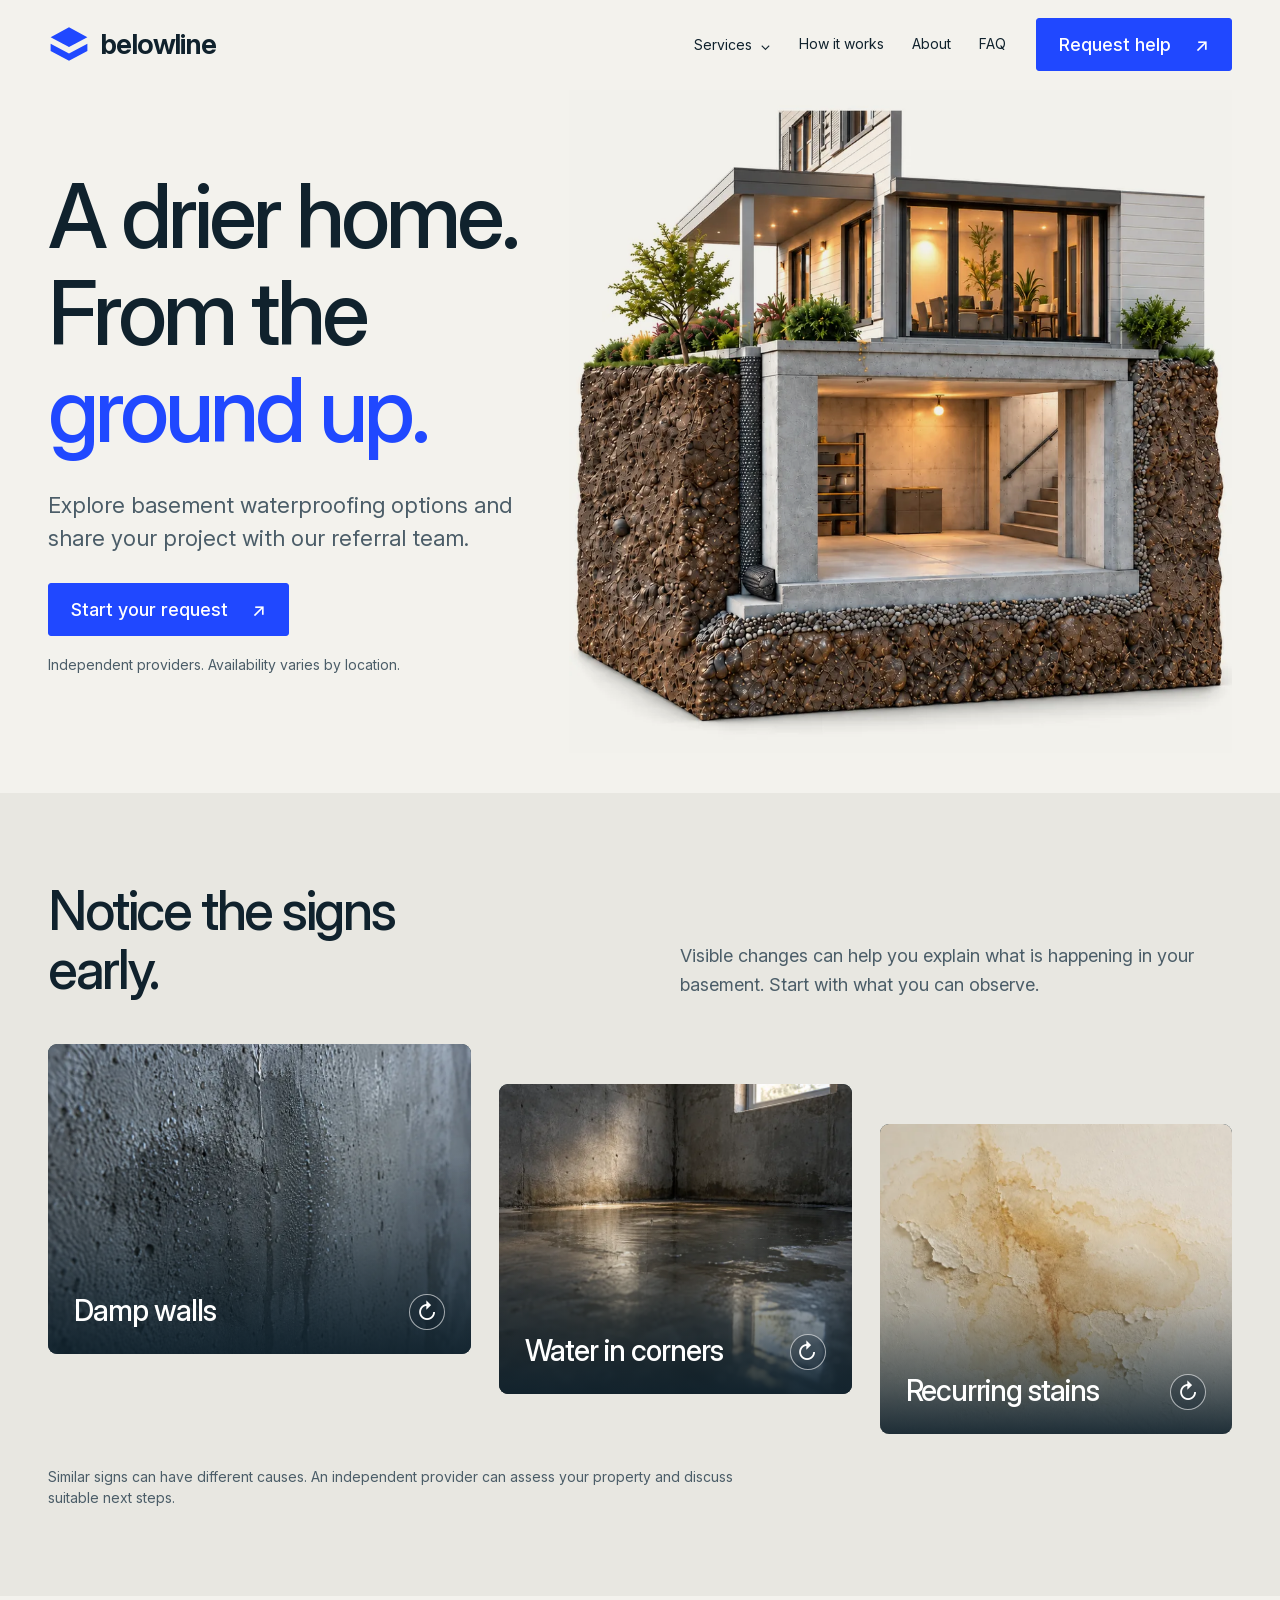
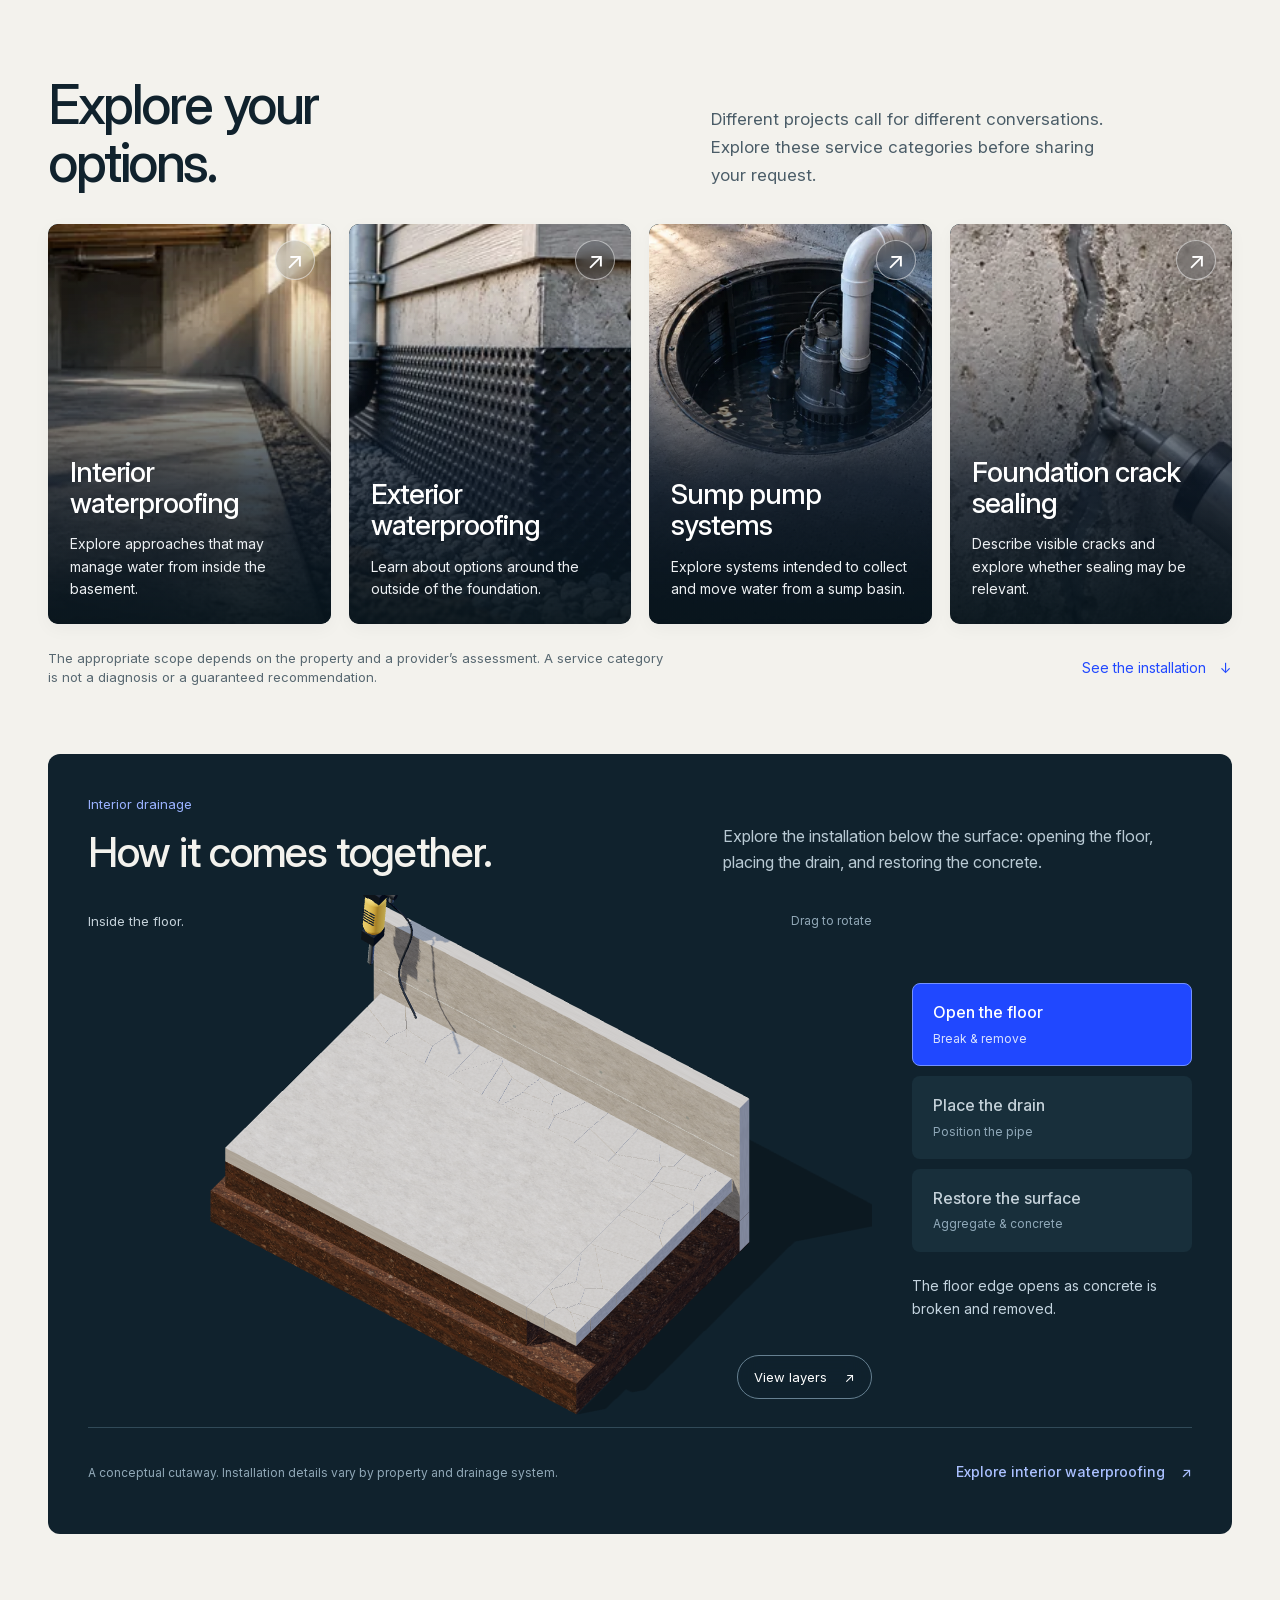
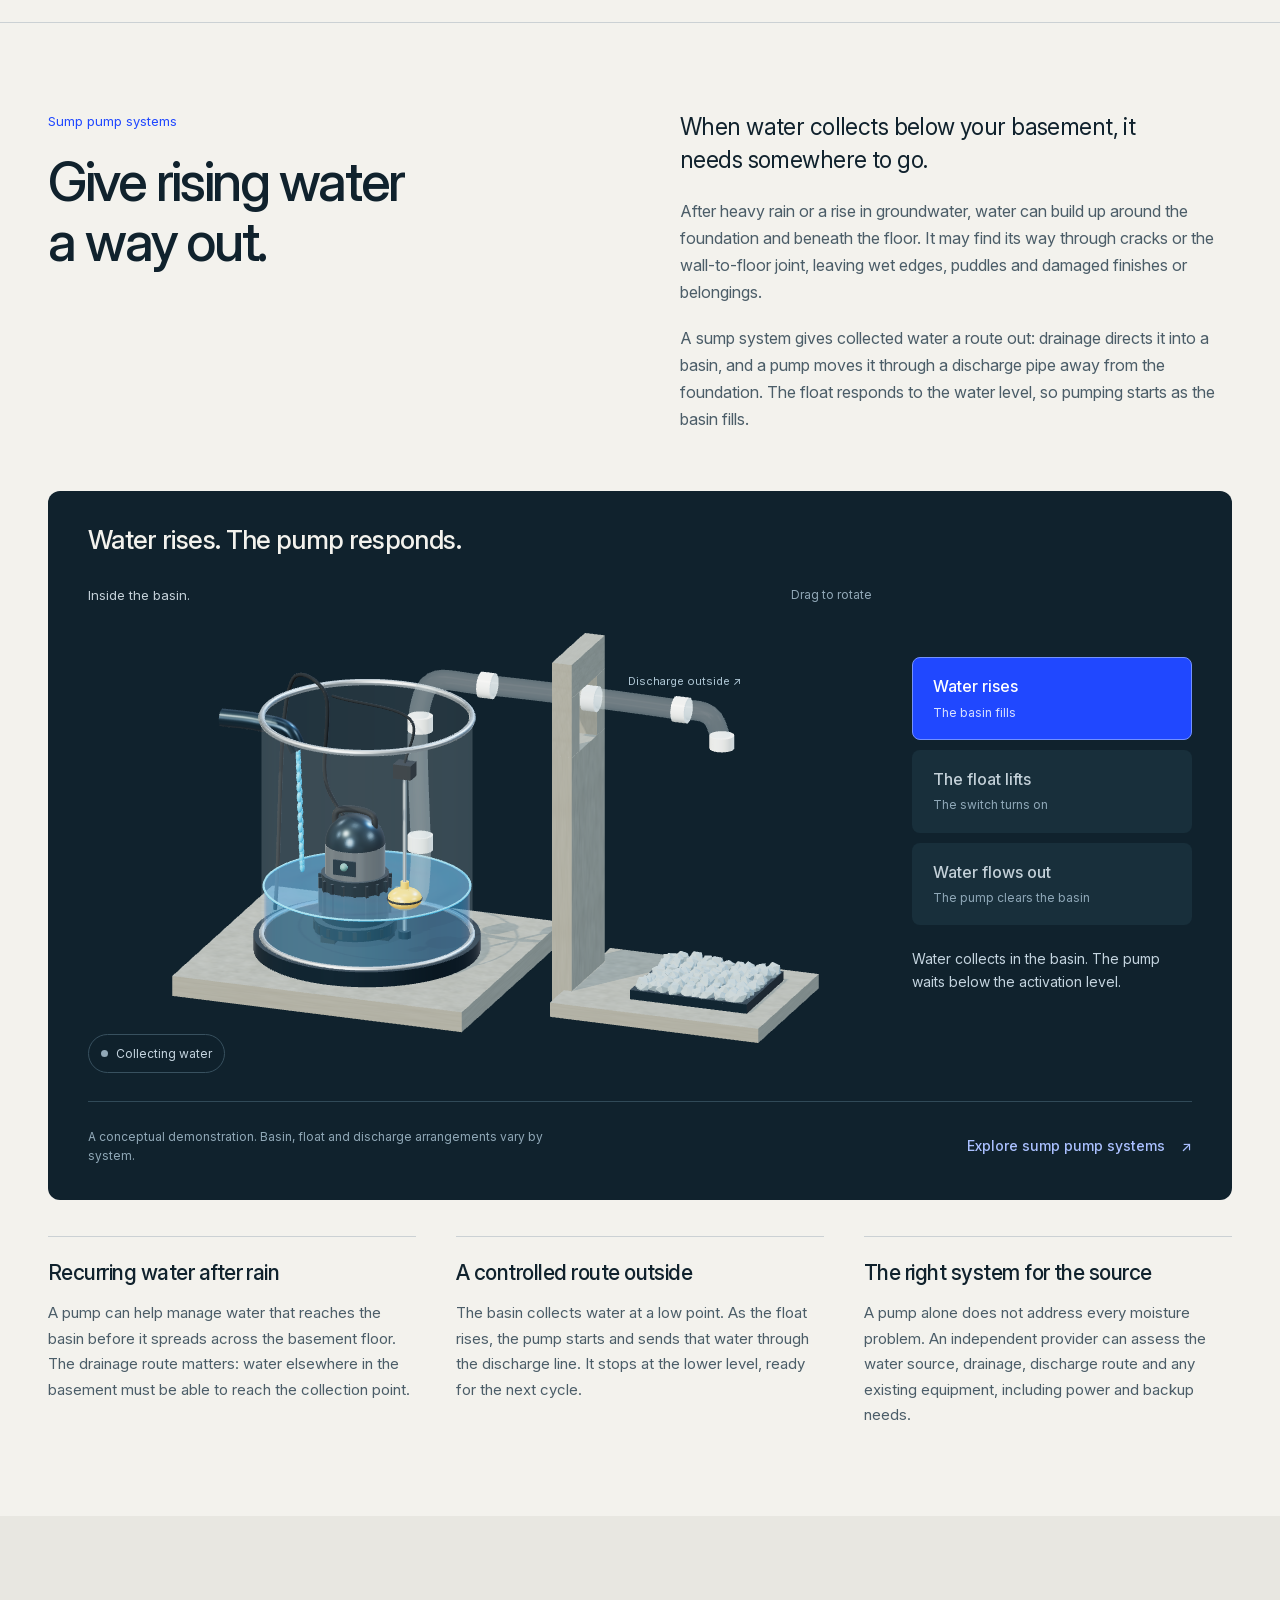
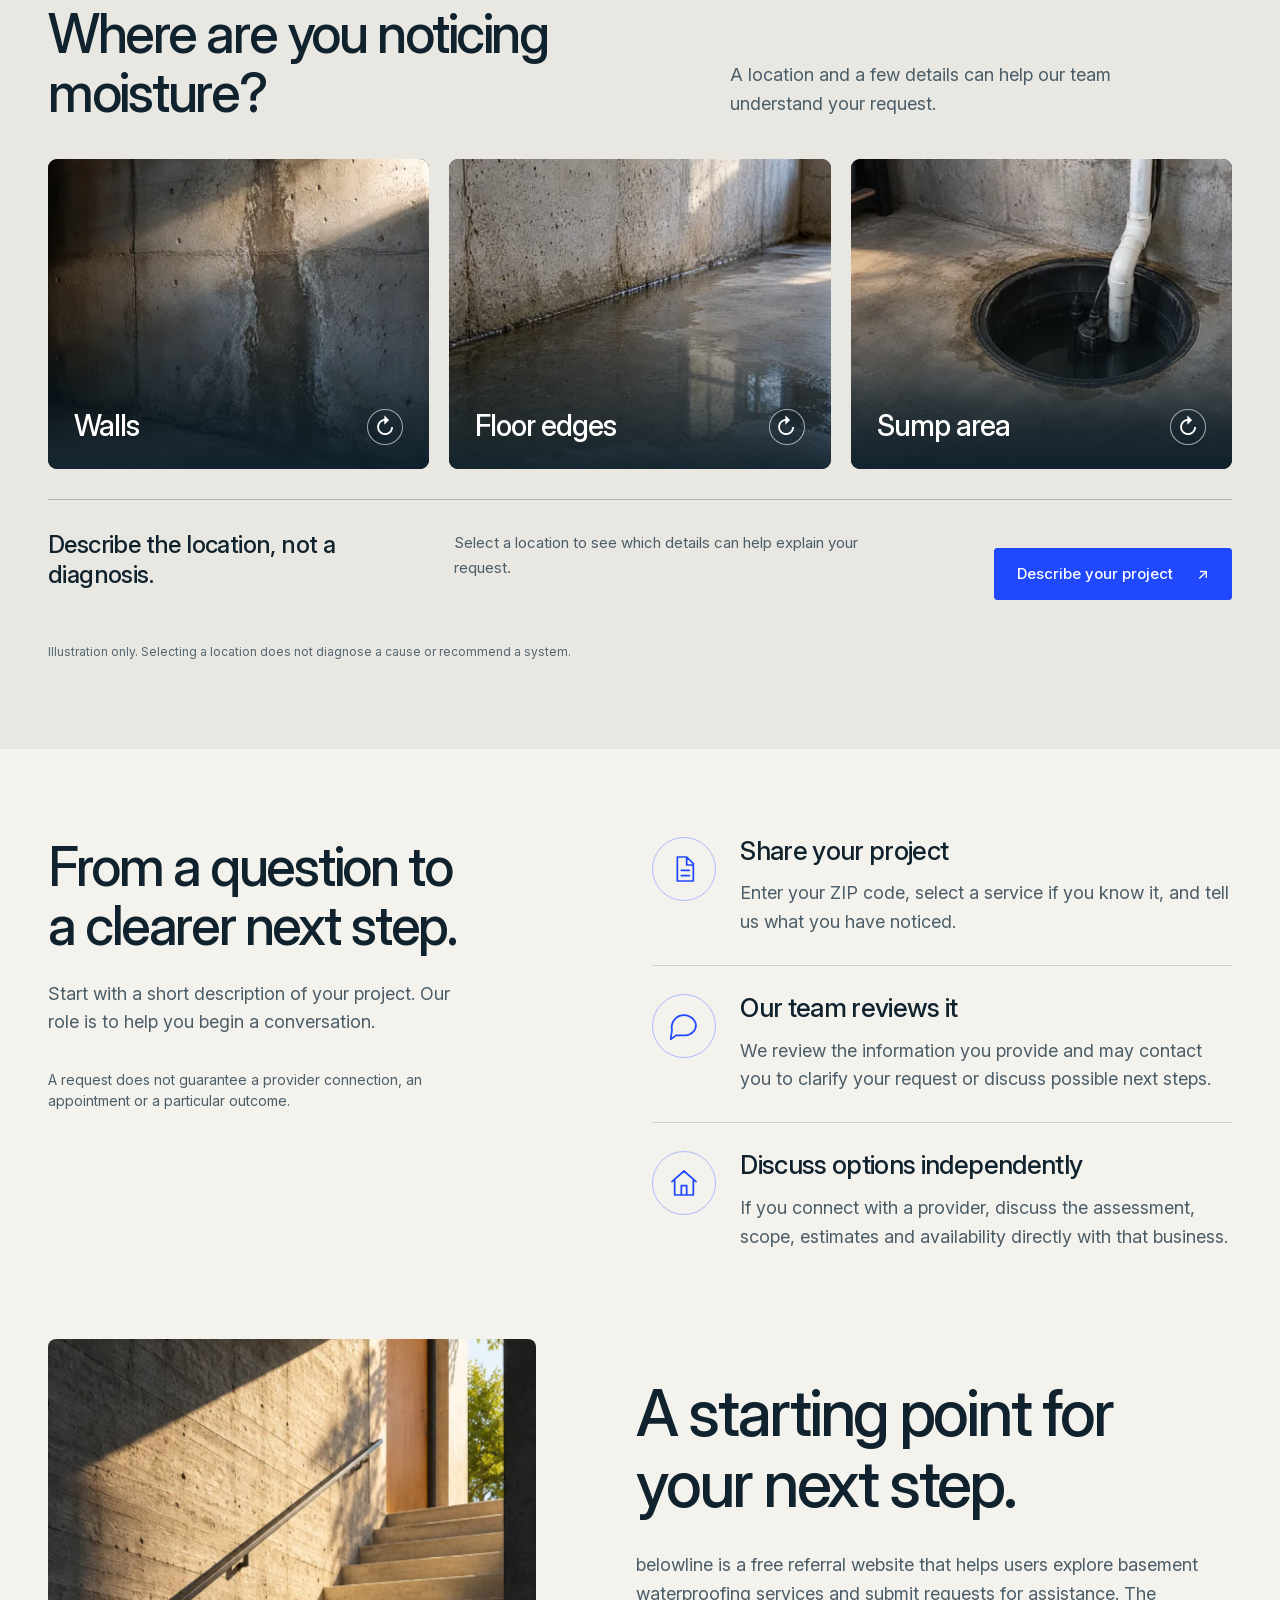
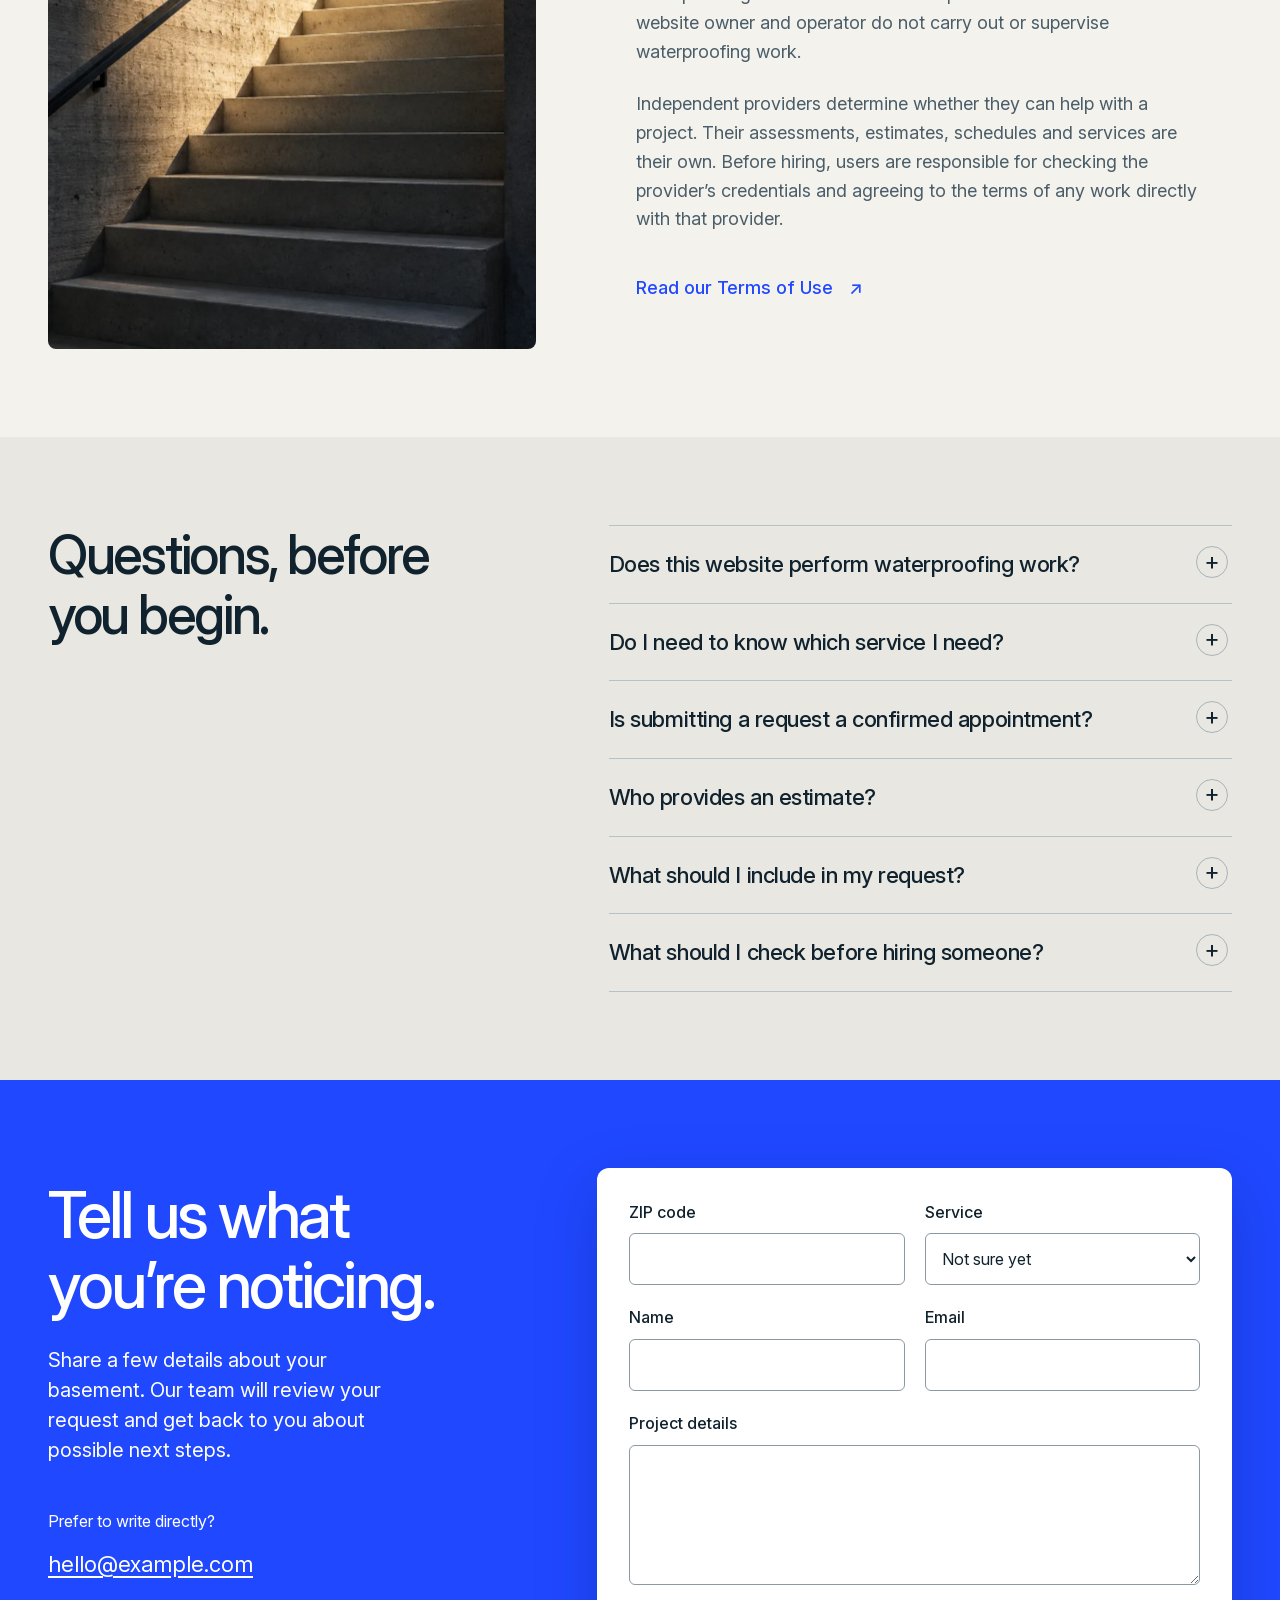
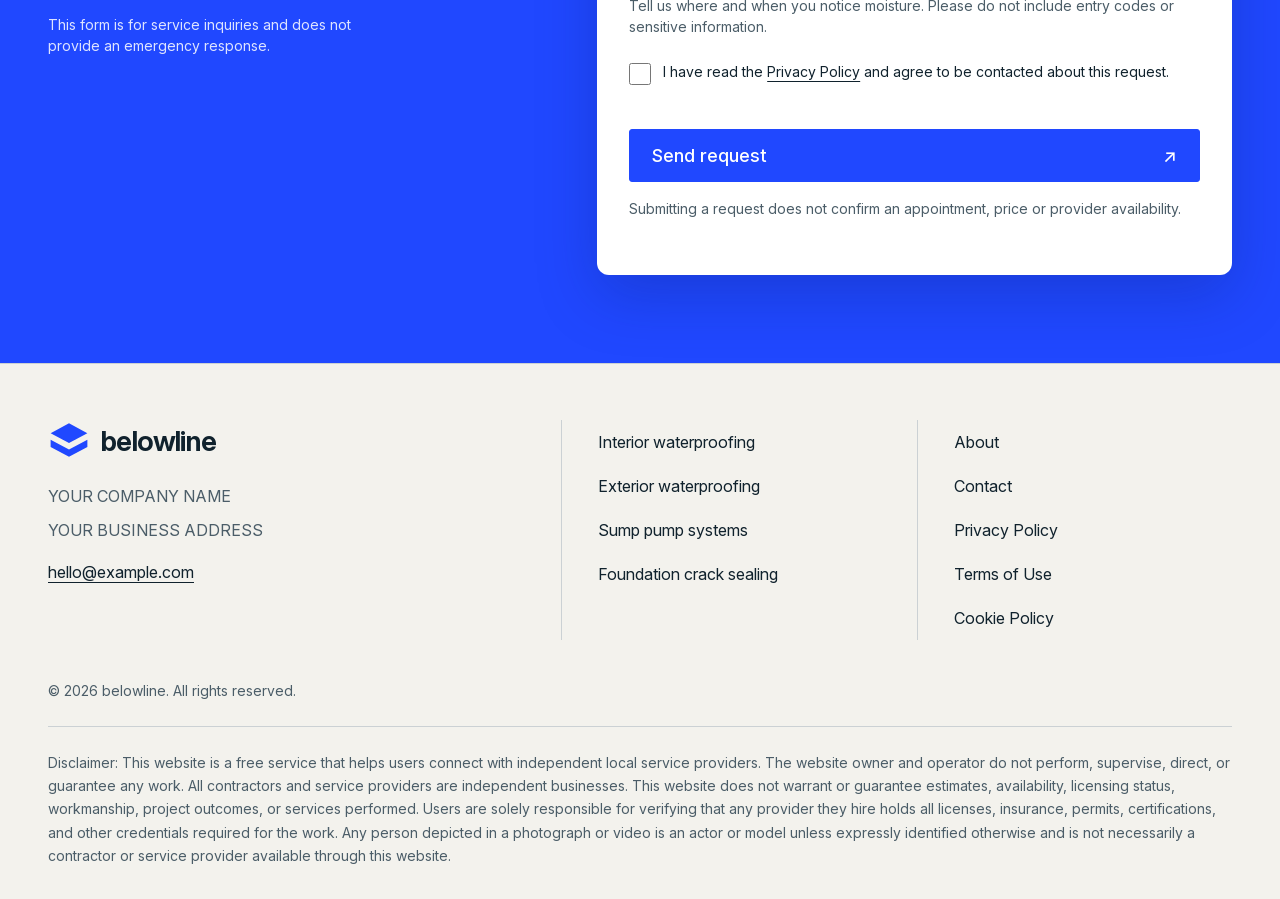
==== commit 04c770d5: "+" ====
--- a/index.html
+++ b/index.html
@@ -139,9 +139,9 @@
             ><source
               sizes="(min-width: 1200px) 640px, (max-width: 767px) 540px, 100vw"
               srcset="
-                assets/photos/hero-house-480.webp   480w,
-                assets/photos/hero-house-960.webp   960w,
-                assets/photos/hero-house-1440.webp 1440w
+                assets/photos/hero-house-480.webp?v=4   480w,
+                assets/photos/hero-house-960.webp?v=4   960w,
+                assets/photos/hero-house-1440.webp?v=4 1440w
               "
               type="image/webp" />
             <img
@@ -151,7 +151,7 @@
               fetchpriority="high"
               height="1254"
               loading="eager"
-              src="assets/photos/hero-house.png"
+              src="assets/photos/hero-house-1440.webp?v=4"
               width="1254"
           /></picture>
         </div>
@@ -180,9 +180,9 @@
                       ><source
                         sizes="(min-width: 1200px) 640px, (min-width: 768px) calc((100vw - 96px) / 3), calc(100vw - 40px)"
                         srcset="
-                          assets/photos/damp-wall-v2-480.webp?v=3   480w,
-                          assets/photos/damp-wall-v2-960.webp?v=3   960w,
-                          assets/photos/damp-wall-v2-1440.webp?v=3 1440w
+                          assets/photos/damp-wall-v2-480.webp?v=4   480w,
+                          assets/photos/damp-wall-v2-960.webp?v=4   960w,
+                          assets/photos/damp-wall-v2-1440.webp?v=4 1440w
                         "
                         type="image/webp" />
                       <img
@@ -190,7 +190,7 @@
                         class="photo"
                         height="1024"
                         loading="lazy"
-                        src="assets/photos/damp-wall-v2.png?v=3"
+                        src="assets/photos/damp-wall-v2-1440.webp?v=4"
                         width="1536" /></picture
                     ><span class="moisture-choice-copy"
                       ><span class="moisture-choice-title">Damp walls</span
@@ -222,9 +222,9 @@
                       ><source
                         sizes="(min-width: 1200px) 640px, (min-width: 768px) calc((100vw - 96px) / 3), calc(100vw - 40px)"
                         srcset="
-                          assets/photos/wet-corner-v2-480.webp?v=3   480w,
-                          assets/photos/wet-corner-v2-960.webp?v=3   960w,
-                          assets/photos/wet-corner-v2-1440.webp?v=3 1440w
+                          assets/photos/wet-corner-v2-480.webp?v=4   480w,
+                          assets/photos/wet-corner-v2-960.webp?v=4   960w,
+                          assets/photos/wet-corner-v2-1440.webp?v=4 1440w
                         "
                         type="image/webp" />
                       <img
@@ -232,7 +232,7 @@
                         class="photo"
                         height="1024"
                         loading="lazy"
-                        src="assets/photos/wet-corner-v2.png?v=3"
+                        src="assets/photos/wet-corner-v2-1440.webp?v=4"
                         width="1536" /></picture
                     ><span class="moisture-choice-copy"
                       ><span class="moisture-choice-title">Water in corners</span
@@ -266,9 +266,9 @@
                       ><source
                         sizes="(min-width: 1200px) 640px, (min-width: 768px) calc((100vw - 96px) / 3), calc(100vw - 40px)"
                         srcset="
-                          assets/photos/recurring-stains-480.webp?v=3   480w,
-                          assets/photos/recurring-stains-960.webp?v=3   960w,
-                          assets/photos/recurring-stains-1440.webp?v=3 1440w
+                          assets/photos/recurring-stains-480.webp?v=4   480w,
+                          assets/photos/recurring-stains-960.webp?v=4   960w,
+                          assets/photos/recurring-stains-1440.webp?v=4 1440w
                         "
                         type="image/webp" />
                       <img
@@ -276,7 +276,7 @@
                         class="photo"
                         height="1024"
                         loading="lazy"
-                        src="assets/photos/recurring-stains.png?v=3"
+                        src="assets/photos/recurring-stains-1440.webp?v=4"
                         width="1536" /></picture
                     ><span class="moisture-choice-copy"
                       ><span class="moisture-choice-title">Recurring stains</span
@@ -323,9 +323,9 @@
                   ><source
                     sizes="(min-width: 1200px) 360px, (min-width: 768px) 48vw, 100vw"
                     srcset="
-                      assets/photos/services-interior-480.webp   480w,
-                      assets/photos/services-interior-960.webp   960w,
-                      assets/photos/services-interior-1440.webp 1440w
+                      assets/photos/services-interior-480.webp?v=4   480w,
+                      assets/photos/services-interior-960.webp?v=4   960w,
+                      assets/photos/services-interior-1440.webp?v=4 1440w
                     "
                     type="image/webp" />
                   <img
@@ -333,7 +333,7 @@
                     class="photo"
                     height="941"
                     loading="lazy"
-                    src="assets/photos/services-interior.png"
+                    src="assets/photos/services-interior-1440.webp?v=4"
                     width="1672" /></picture
                 ><span aria-hidden="true" class="service-orbit">↗</span>
                 <div class="service-card-copy">
@@ -354,9 +354,9 @@
                   ><source
                     sizes="(min-width: 1200px) 360px, (min-width: 768px) 48vw, 100vw"
                     srcset="
-                      assets/photos/exterior-v2-480.webp   480w,
-                      assets/photos/exterior-v2-960.webp   960w,
-                      assets/photos/exterior-v2-1440.webp 1440w
+                      assets/photos/exterior-v2-480.webp?v=4   480w,
+                      assets/photos/exterior-v2-960.webp?v=4   960w,
+                      assets/photos/exterior-v2-1440.webp?v=4 1440w
                     "
                     type="image/webp" />
                   <img
@@ -364,7 +364,7 @@
                     class="photo"
                     height="1024"
                     loading="lazy"
-                    src="assets/photos/exterior-v2.png"
+                    src="assets/photos/exterior-v2-1440.webp?v=4"
                     width="1536" /></picture
                 ><span aria-hidden="true" class="service-orbit">↗</span>
                 <div class="service-card-copy">
@@ -385,9 +385,9 @@
                   ><source
                     sizes="(min-width: 1200px) 360px, (min-width: 768px) 48vw, 100vw"
                     srcset="
-                      assets/photos/services-sump-480.webp   480w,
-                      assets/photos/services-sump-960.webp   960w,
-                      assets/photos/services-sump-1440.webp 1440w
+                      assets/photos/services-sump-480.webp?v=4   480w,
+                      assets/photos/services-sump-960.webp?v=4   960w,
+                      assets/photos/services-sump-1440.webp?v=4 1440w
                     "
                     type="image/webp" />
                   <img
@@ -395,7 +395,7 @@
                     class="photo"
                     height="1402"
                     loading="lazy"
-                    src="assets/photos/services-sump.png"
+                    src="assets/photos/services-sump-1440.webp?v=4"
                     width="1122" /></picture
                 ><span aria-hidden="true" class="service-orbit">↗</span>
                 <div class="service-card-copy">
@@ -416,9 +416,9 @@
                   ><source
                     sizes="(min-width: 1200px) 360px, (min-width: 768px) 48vw, 100vw"
                     srcset="
-                      assets/photos/crack-v2-480.webp   480w,
-                      assets/photos/crack-v2-960.webp   960w,
-                      assets/photos/crack-v2-1440.webp 1440w
+                      assets/photos/crack-v2-480.webp?v=4   480w,
+                      assets/photos/crack-v2-960.webp?v=4   960w,
+                      assets/photos/crack-v2-1440.webp?v=4 1440w
                     "
                     type="image/webp" />
                   <img
@@ -426,7 +426,7 @@
                     class="photo"
                     height="1024"
                     loading="lazy"
-                    src="assets/photos/crack-v2.png"
+                    src="assets/photos/crack-v2-1440.webp?v=4"
                     width="1536" /></picture
                 ><span aria-hidden="true" class="service-orbit">↗</span>
                 <div class="service-card-copy">
@@ -653,9 +653,9 @@
                     ><source
                       sizes="(min-width: 1536px) 470px, (min-width: 768px) 32vw, 100vw"
                       srcset="
-                        assets/photos/moisture-walls-480.webp   480w,
-                        assets/photos/moisture-walls-960.webp   960w,
-                        assets/photos/moisture-walls-1440.webp 1440w
+                        assets/photos/moisture-walls-480.webp?v=4   480w,
+                        assets/photos/moisture-walls-960.webp?v=4   960w,
+                        assets/photos/moisture-walls-1440.webp?v=4 1440w
                       "
                       type="image/webp" />
                     <img
@@ -663,7 +663,7 @@
                       class="photo"
                       height="1024"
                       loading="lazy"
-                      src="assets/photos/moisture-walls.png"
+                      src="assets/photos/moisture-walls-1440.webp?v=4"
                       width="1536" /></picture
                   ><span class="moisture-choice-copy"
                     ><span class="moisture-choice-title">Walls</span
@@ -694,9 +694,9 @@
                     ><source
                       sizes="(min-width: 1536px) 470px, (min-width: 768px) 32vw, 100vw"
                       srcset="
-                        assets/photos/moisture-floor-480.webp   480w,
-                        assets/photos/moisture-floor-960.webp   960w,
-                        assets/photos/moisture-floor-1440.webp 1440w
+                        assets/photos/moisture-floor-480.webp?v=4   480w,
+                        assets/photos/moisture-floor-960.webp?v=4   960w,
+                        assets/photos/moisture-floor-1440.webp?v=4 1440w
                       "
                       type="image/webp" />
                     <img
@@ -704,7 +704,7 @@
                       class="photo"
                       height="1024"
                       loading="lazy"
-                      src="assets/photos/moisture-floor.png"
+                      src="assets/photos/moisture-floor-1440.webp?v=4"
                       width="1536" /></picture
                   ><span class="moisture-choice-copy"
                     ><span class="moisture-choice-title">Floor edges</span
@@ -735,9 +735,9 @@
                     ><source
                       sizes="(min-width: 1536px) 470px, (min-width: 768px) 32vw, 100vw"
                       srcset="
-                        assets/photos/moisture-sump-480.webp   480w,
-                        assets/photos/moisture-sump-960.webp   960w,
-                        assets/photos/moisture-sump-1440.webp 1440w
+                        assets/photos/moisture-sump-480.webp?v=4   480w,
+                        assets/photos/moisture-sump-960.webp?v=4   960w,
+                        assets/photos/moisture-sump-1440.webp?v=4 1440w
                       "
                       type="image/webp" />
                     <img
@@ -745,7 +745,7 @@
                       class="photo"
                       height="1024"
                       loading="lazy"
-                      src="assets/photos/moisture-sump.png"
+                      src="assets/photos/moisture-sump-1440.webp?v=4"
                       width="1536" /></picture
                   ><span class="moisture-choice-copy"
                     ><span class="moisture-choice-title">Sump area</span
@@ -907,9 +907,9 @@
               ><source
                 sizes="(min-width: 1200px) 640px, (min-width: 768px) 48vw, 100vw"
                 srcset="
-                  assets/photos/daylight-stairs-480.webp   480w,
-                  assets/photos/daylight-stairs-960.webp   960w,
-                  assets/photos/daylight-stairs-1440.webp 1440w
+                  assets/photos/daylight-stairs-480.webp?v=4   480w,
+                  assets/photos/daylight-stairs-960.webp?v=4   960w,
+                  assets/photos/daylight-stairs-1440.webp?v=4 1440w
                 "
                 type="image/webp" />
               <img
@@ -917,7 +917,7 @@
                 class="photo"
                 height="1536"
                 loading="lazy"
-                src="assets/photos/daylight-stairs.png"
+                src="assets/photos/daylight-stairs-1440.webp?v=4"
                 width="1024"
             /></picture>
             <div class="about-copy">
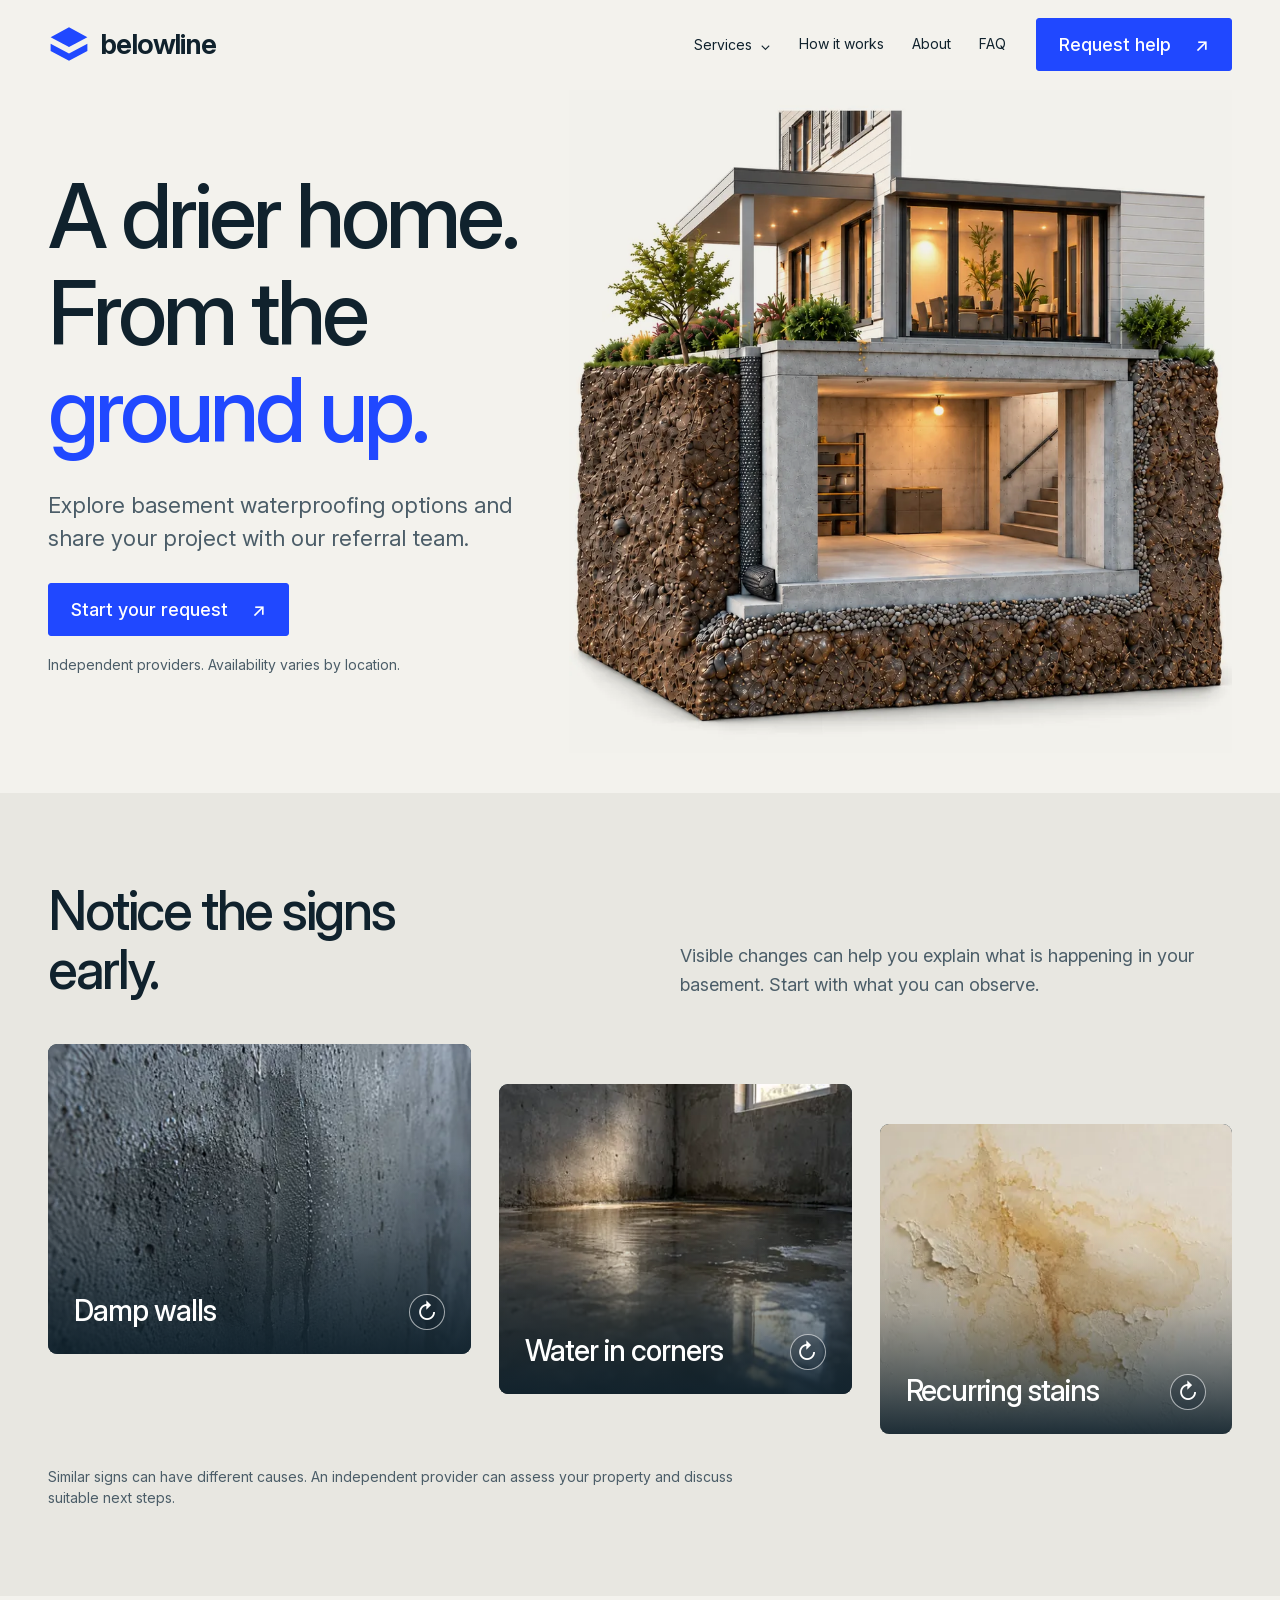
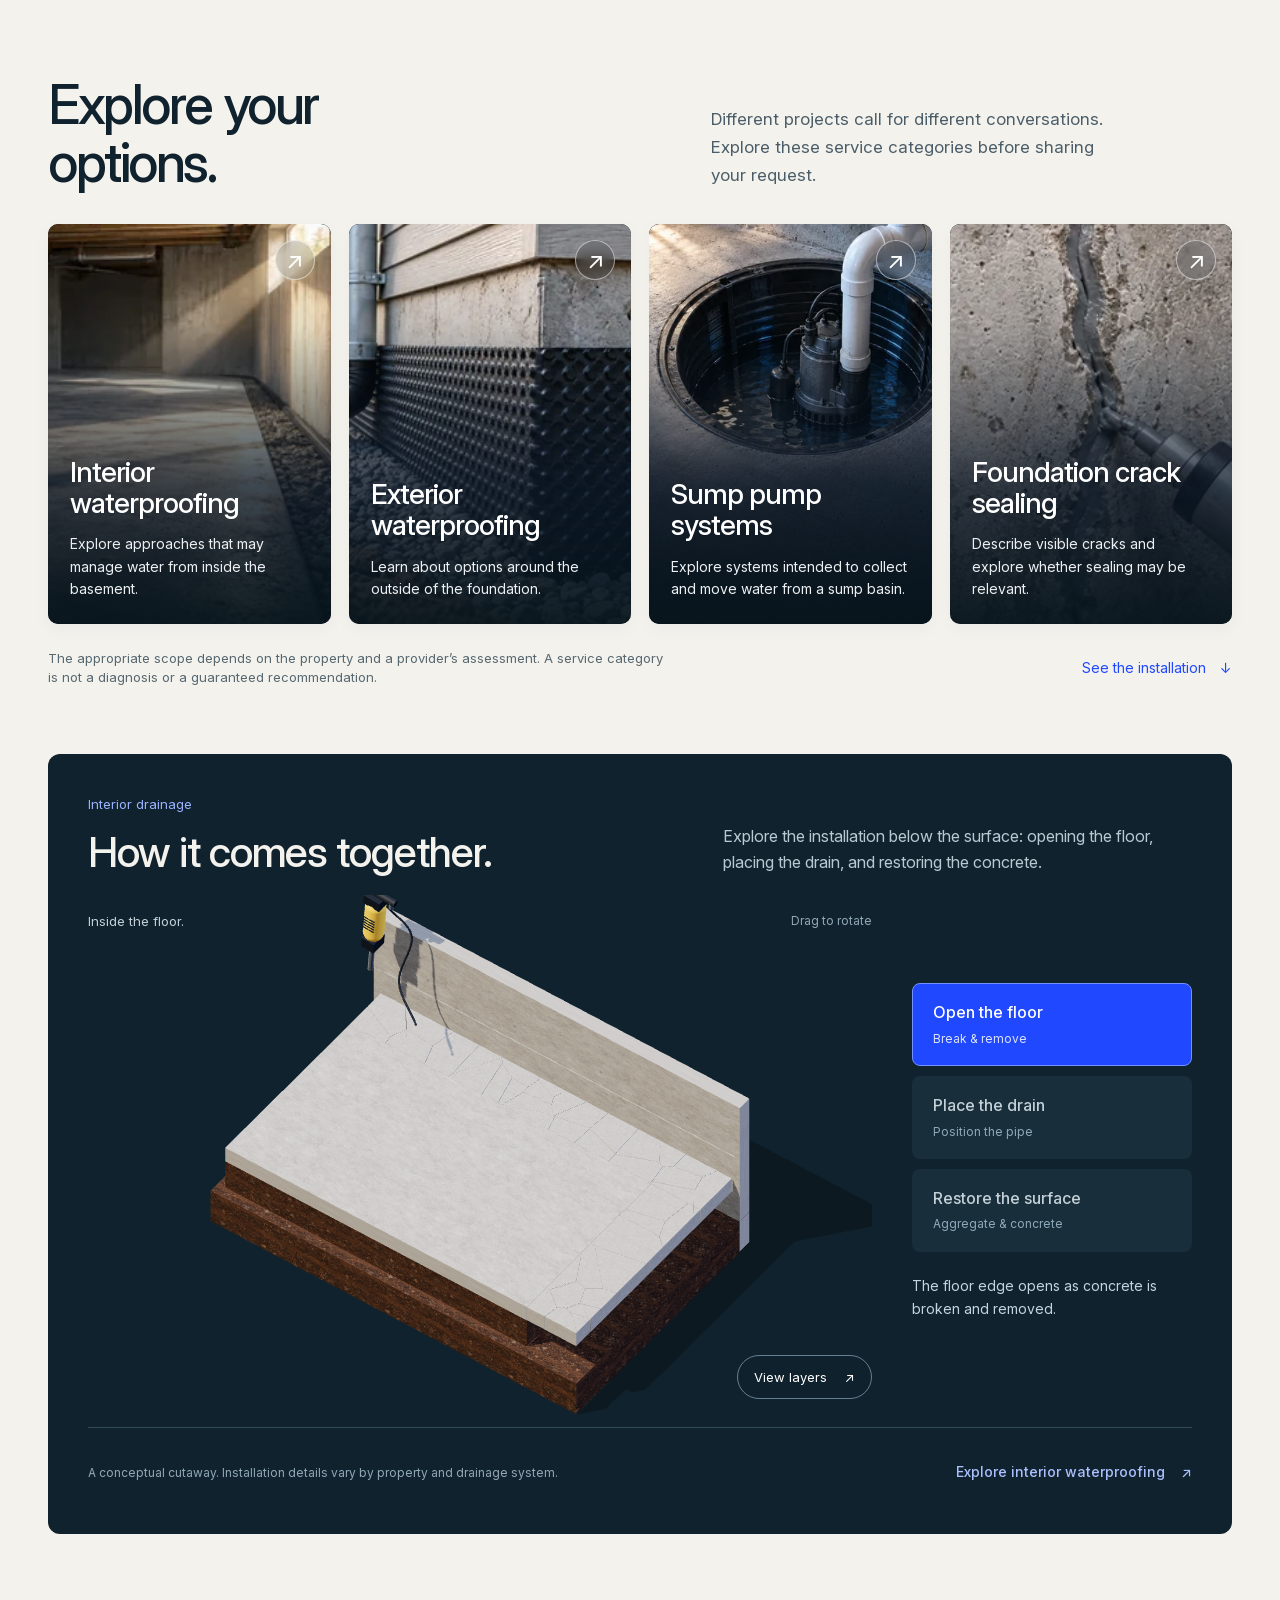
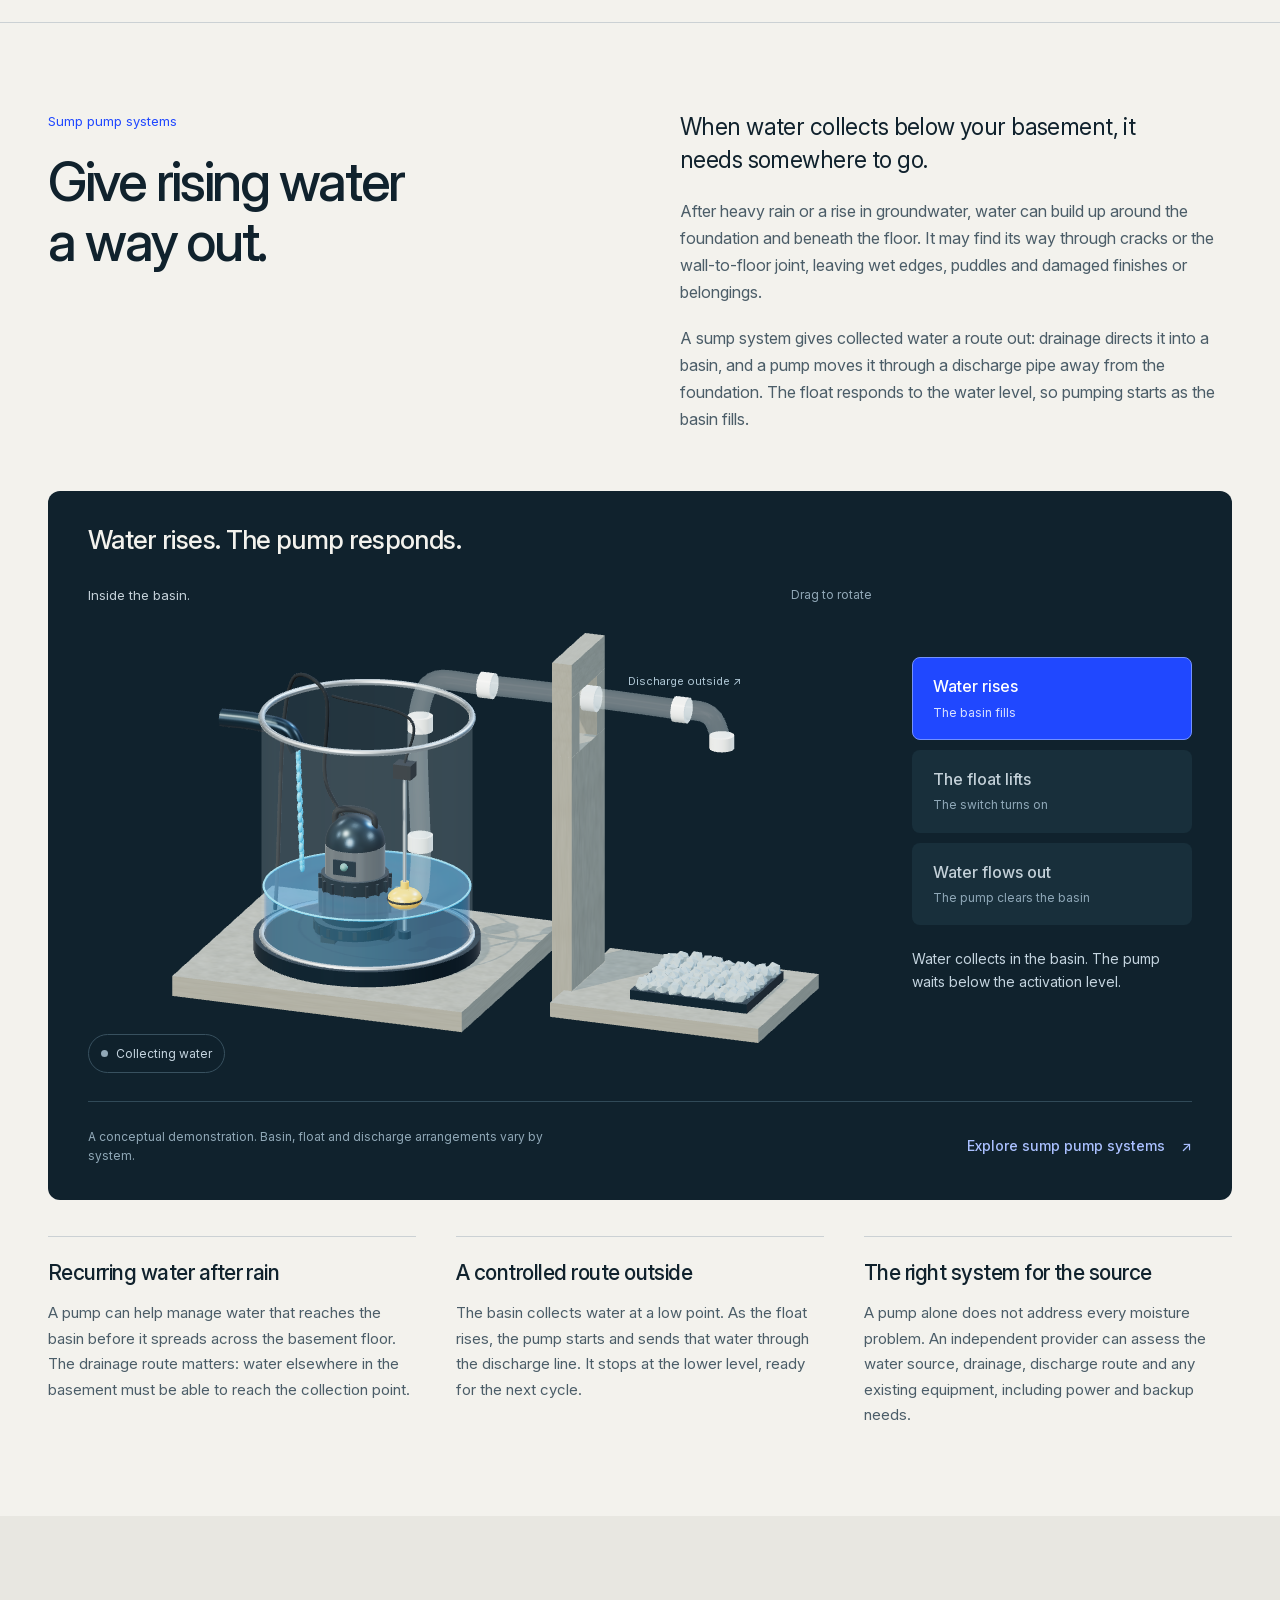
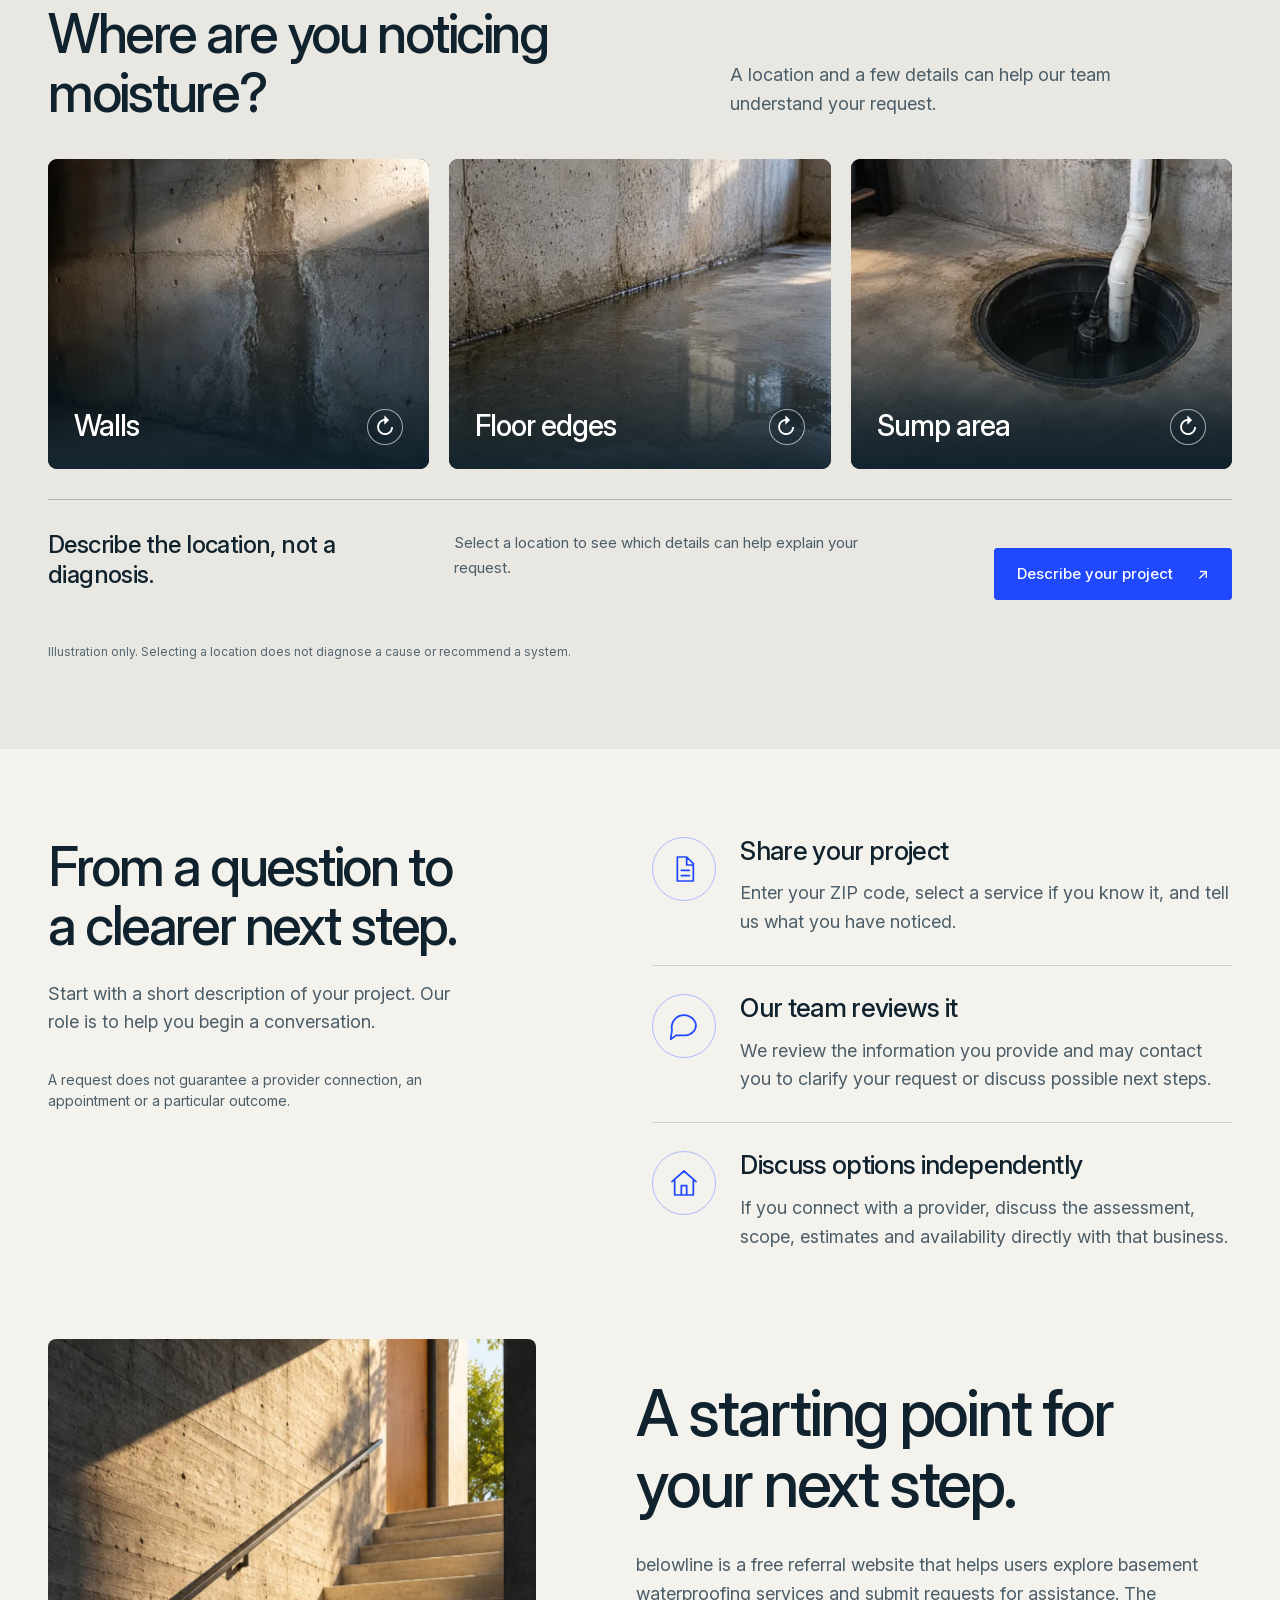
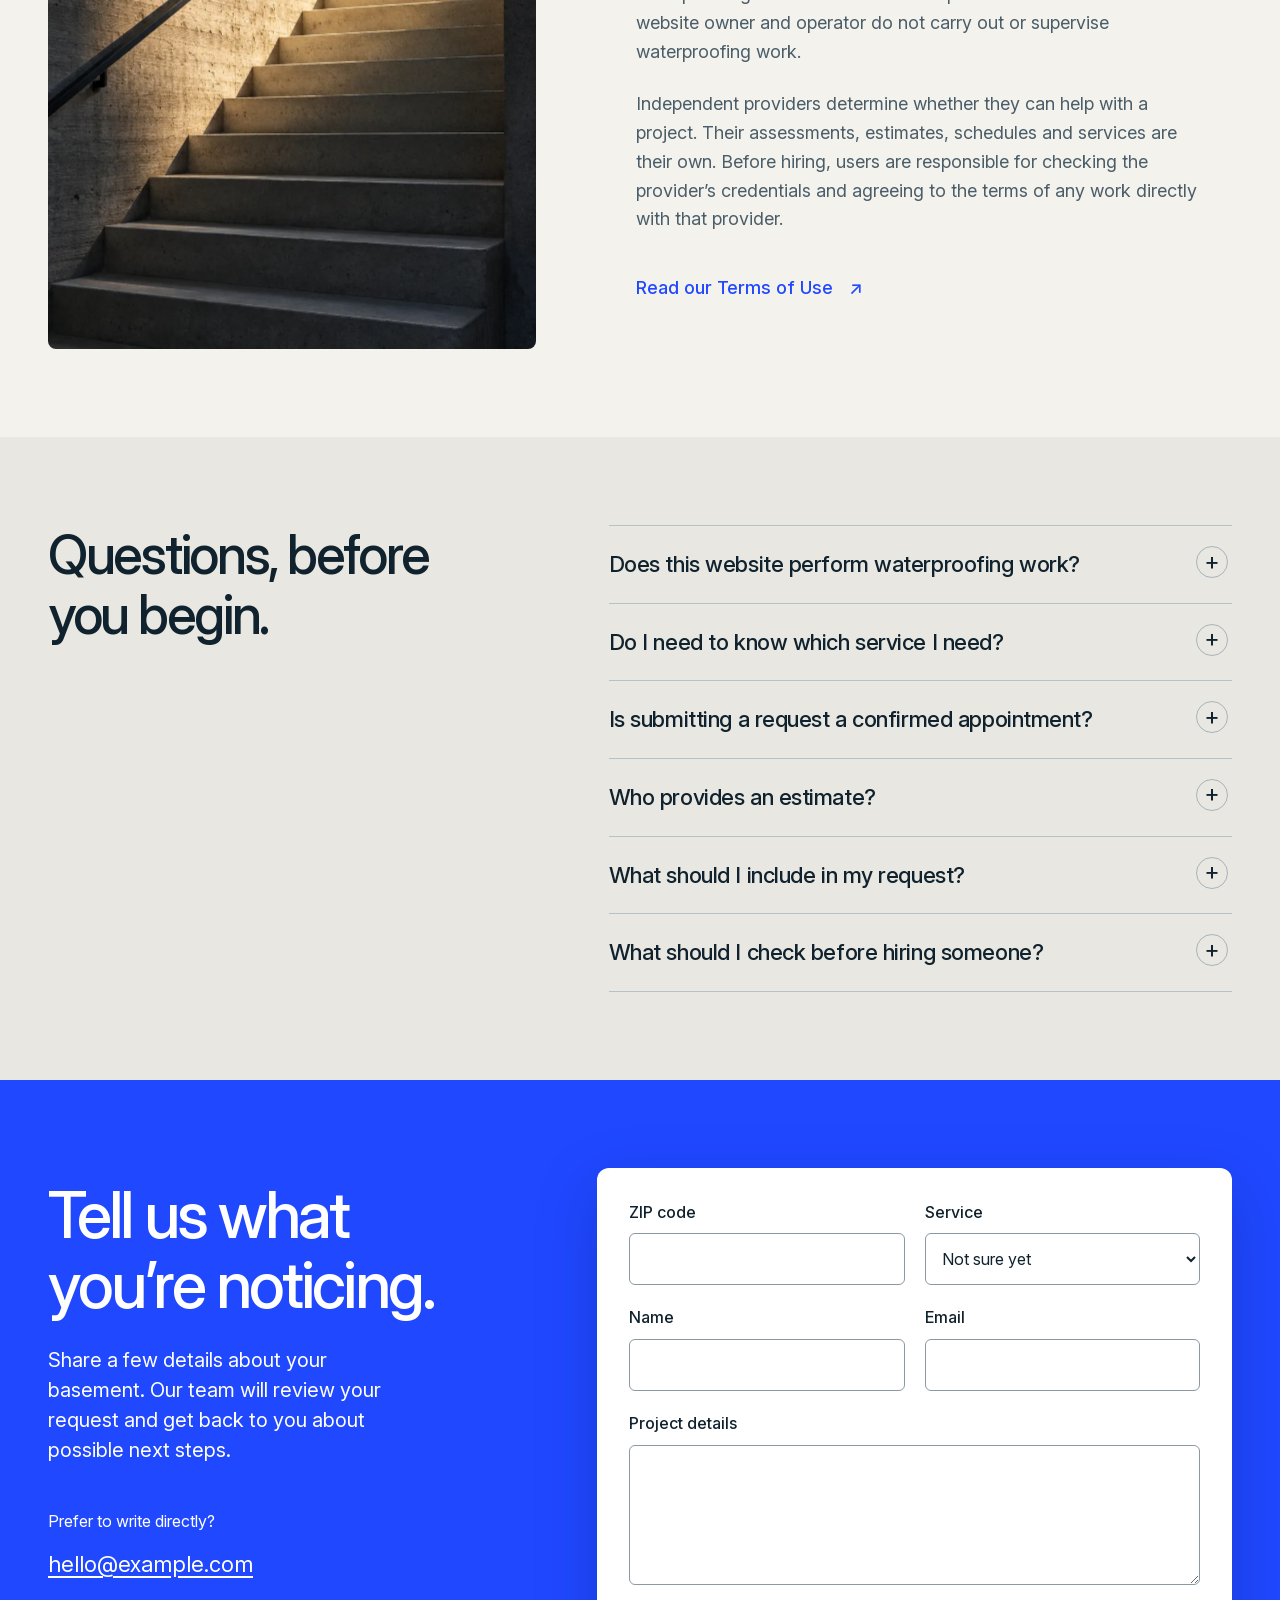
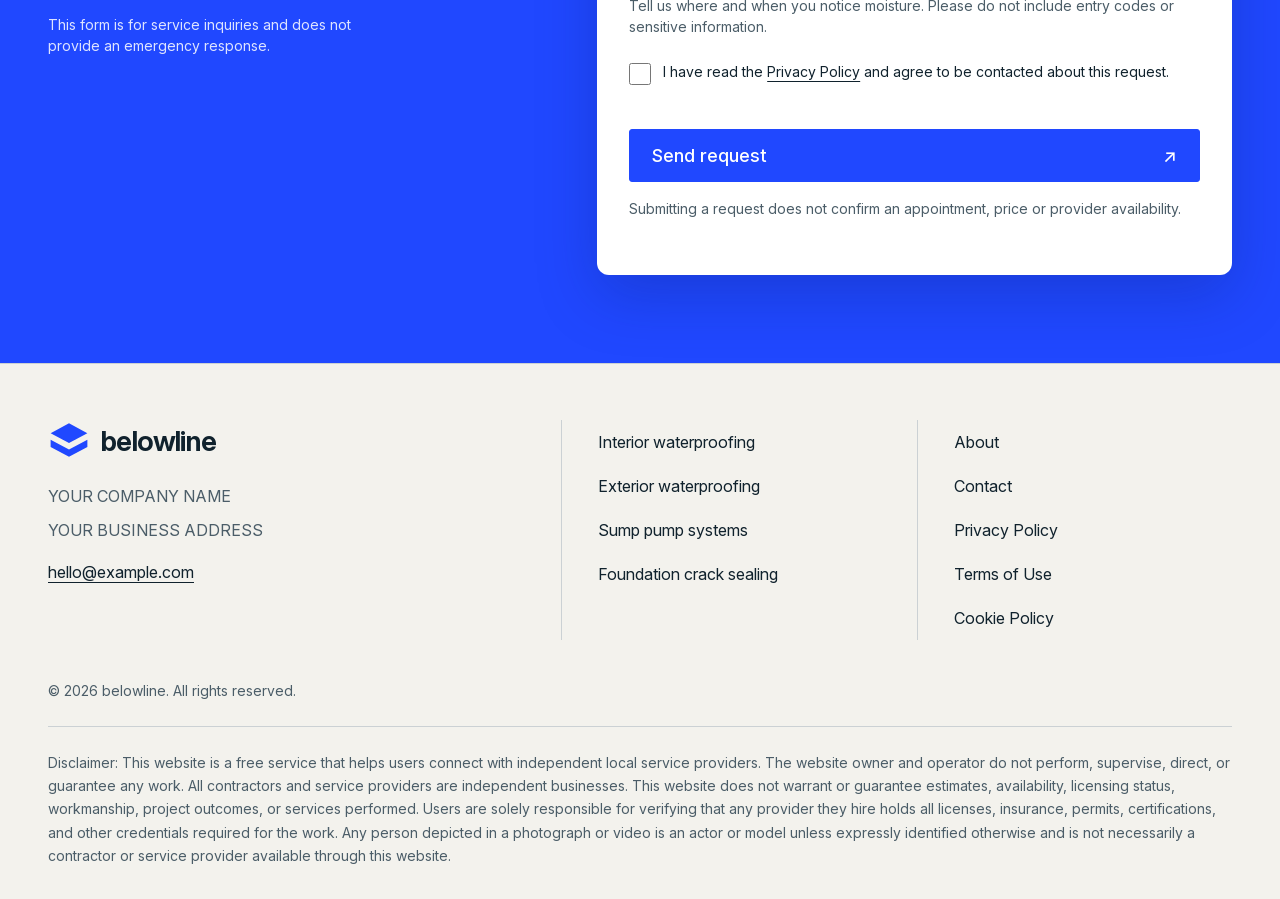
==== commit 08c42f6f: "done" ====
--- a/index.html
+++ b/index.html
@@ -11,7 +11,7 @@
     <link href="css/base.css?v=3" rel="stylesheet" />
     <script defer="" src="config/config.js?v=5"></script>
     <script defer="" src="js/brand.js?v=3"></script>
-    <script defer="" src="js/motion.js?v=3"></script>
+    <script defer="" src="js/motion.js?v=5"></script>
     <script defer="" src="js/navigation.js"></script>
     <script defer="" src="js/forms.js?v=3"></script>
     <meta
@@ -19,8 +19,9 @@
       name="description"
     />
     <meta content="#F3F2ED" name="theme-color" />
-    <link href="css/site.css?v=5" rel="stylesheet" />
-    <link href="css/pages/home.css?v=5" rel="stylesheet" />
+    <link href="css/site.css?v=6" rel="stylesheet" />
+    <script src="js/page-transitions.js?v=2"></script>
+    <link href="css/pages/home.css?v=6" rel="stylesheet" />
     <link href="css/pages/services-gallery.css" rel="stylesheet" />
     <link href="css/drainage.css?v=2" rel="stylesheet" />
     <link href="css/pages/moisture.css" rel="stylesheet" />
@@ -158,14 +159,14 @@
       </section>
       <section class="section signs-section" id="signs" tabindex="-1">
         <div class="container">
-          <div class="section-heading">
+          <div class="section-heading" data-reveal="">
             <h2 data-reveal="">Notice the signs early.</h2>
             <p>
               Visible changes can help you explain what is happening in your basement. Start with
               what you can observe.
             </p>
           </div>
-          <div class="signs-grid">
+          <div class="signs-grid" data-reveal-group="">
             <article class="sign-card" data-reveal="">
               <button
                 aria-describedby="sign-description-0"
@@ -305,14 +306,14 @@
       </section>
       <section class="section services-section" id="services" tabindex="-1">
         <div class="container">
-          <div class="section-heading services-heading">
+          <div class="section-heading services-heading" data-reveal="">
             <h2 data-reveal="">Explore your options.</h2>
             <p class="section-intro">
               Different projects call for different conversations. Explore these service categories
               before sharing your request.
             </p>
           </div>
-          <div class="services-grid">
+          <div class="services-grid" data-reveal-group="">
             <article class="service-card" data-reveal="" data-service-card="">
               <a
                 aria-describedby="service-description-0"
@@ -528,7 +529,7 @@
       </section>
       <section class="section sump-section" id="sump-pump" tabindex="-1">
         <div class="container">
-          <div class="sump-heading">
+          <div class="sump-heading" data-reveal="">
             <div>
               <p class="sump-eyebrow">Sump pump systems</p>
               <h2 data-reveal="">Give rising water<br />a way out.</h2>
@@ -604,7 +605,7 @@
               </div>
             </div>
           </div>
-          <div class="sump-explanation">
+          <div class="sump-explanation" data-reveal-group="">
             <article>
               <h3>Recurring water after rain</h3>
               <p>
@@ -634,11 +635,16 @@
       </section>
       <section class="section moisture-section" data-explorer="" id="explore" tabindex="-1">
         <div class="container">
-          <div class="moisture-heading">
+          <div class="moisture-heading" data-reveal="">
             <h2 data-reveal="">Where are you noticing moisture?</h2>
             <p>A location and a few details can help our team understand your request.</p>
           </div>
-          <div aria-label="Location of moisture" class="moisture-options" role="group">
+          <div
+            aria-label="Location of moisture"
+            class="moisture-options"
+            role="group"
+            data-reveal-group=""
+          >
             <button
               aria-describedby="moisture-preview-walls"
               aria-label="Walls"
@@ -816,7 +822,7 @@
       </section>
       <section class="section process-section" id="how-it-works" tabindex="-1">
         <div class="container">
-          <div class="process-heading">
+          <div class="process-heading" data-reveal="">
             <h2 data-reveal="">From a question to a clearer next step.</h2>
             <p class="section-intro">
               Start with a short description of your project. Our role is to help you begin a
@@ -920,7 +926,7 @@
                 src="assets/photos/daylight-stairs-1440.webp?v=4"
                 width="1024"
             /></picture>
-            <div class="about-copy">
+            <div class="about-copy" data-reveal="">
               <h2 data-reveal="">A starting point for your next step.</h2>
               <p>
                 <span data-config="brand.name">belowline</span> is a free referral website that
@@ -945,7 +951,7 @@
         <div class="container">
           <div class="editorial-grid">
             <h2 data-reveal="">Questions, before you begin.</h2>
-            <div class="faq">
+            <div class="faq" data-reveal-group="">
               <details>
                 <summary>Does this website perform waterproofing work?</summary>
                 <div class="answer">
@@ -1010,7 +1016,7 @@
       <section class="section contact-section" id="contact" tabindex="-1">
         <div class="container">
           <div class="contact-grid">
-            <div class="contact-copy">
+            <div class="contact-copy" data-reveal="">
               <h2 data-reveal="">Tell us what you’re noticing.</h2>
               <p class="lead">
                 Share a few details about your basement. Our team will review your request and get
@@ -1024,7 +1030,7 @@
                 This form is for service inquiries and does not provide an emergency response.
               </p>
             </div>
-            <div class="contact-form-wrap">
+            <div class="contact-form-wrap" data-reveal="">
               <form
                 action="php/form-handler.php"
                 class="form-panel"
--- a/css/site.css
+++ b/css/site.css
@@ -28,10 +28,20 @@
 main {
   display: block;
 }
+.page-entering main,
+.page-entering .site-footer,
+.page-leaving main,
+.page-leaving .site-footer {
+  opacity: 0;
+}
 .motion-pending {
   opacity: 0;
 }
 @media (prefers-reduced-motion: reduce) {
+  .page-entering main,
+  .page-entering .site-footer,
+  .page-leaving main,
+  .page-leaving .site-footer,
   .motion-pending {
     opacity: 1;
   }
--- a/css/pages/home.css
+++ b/css/pages/home.css
@@ -1,9 +1,9 @@
 ﻿/* Home: architectural imagery, varied scale and a photographic explorer. */
 .home-hero {
   padding-bottom: 40px;
-}
-.home-hero {
   overflow: hidden;
+  isolation: isolate;
+  background: var(--paper);
 }
 .home-hero .hero-grid {
   grid-template-columns: minmax(0, 44fr) minmax(0, 56fr);
@@ -269,7 +269,6 @@
 @media (max-width: 1199px) {
   .home-hero {
     position: relative;
-    isolation: isolate;
     padding-bottom: 0;
   }
   .home-hero::after {
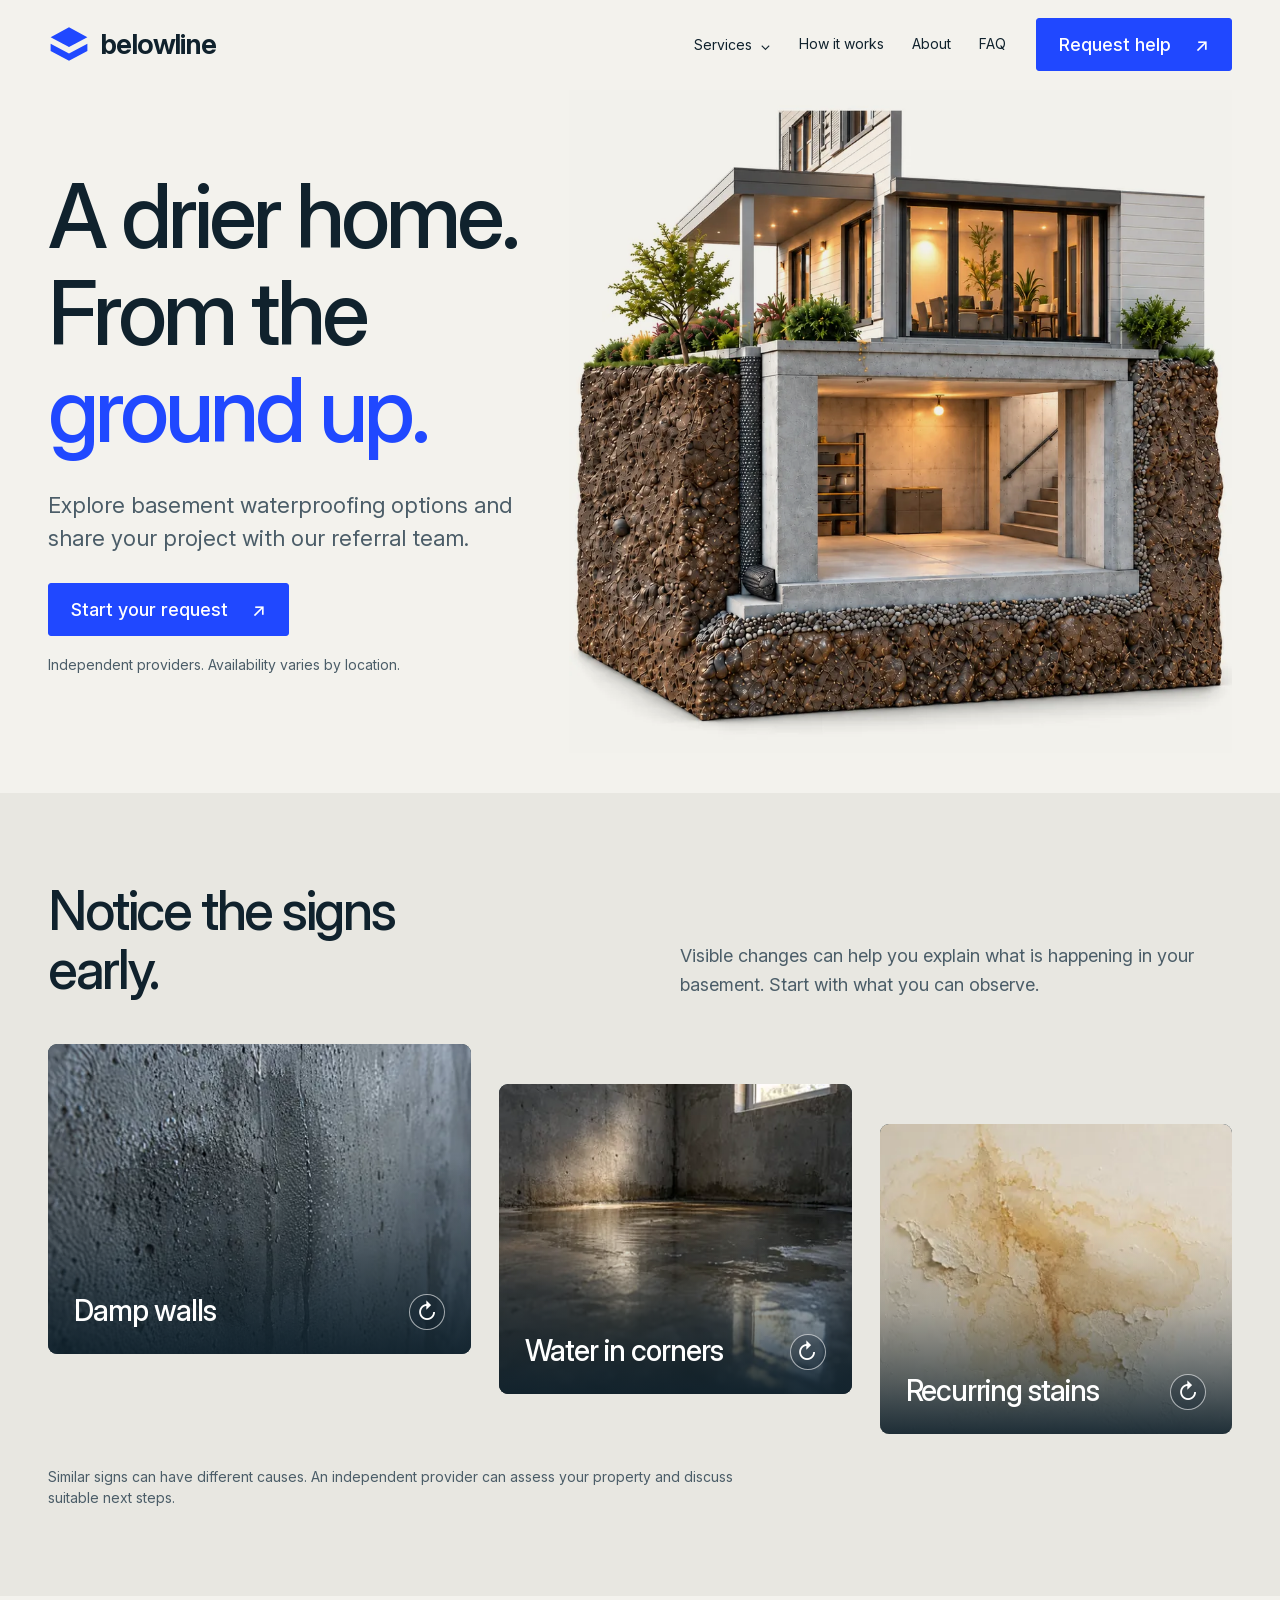
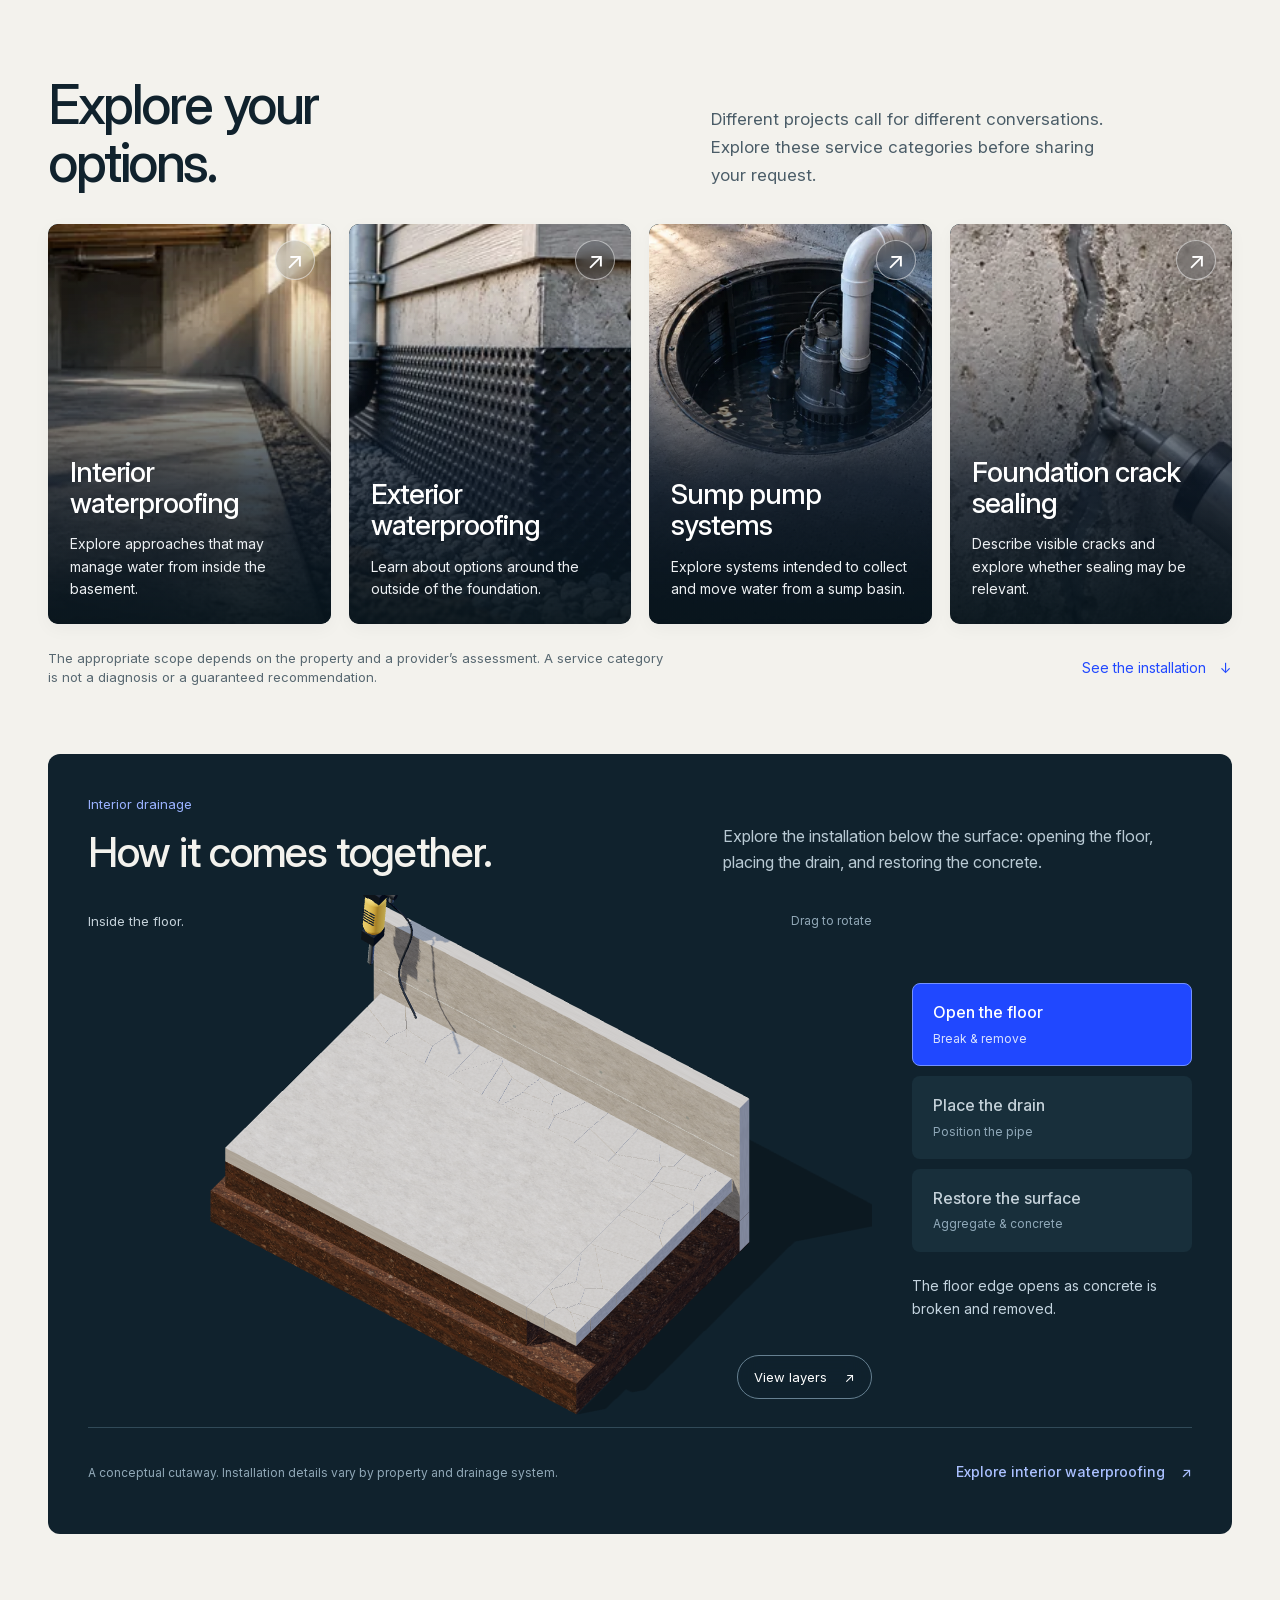
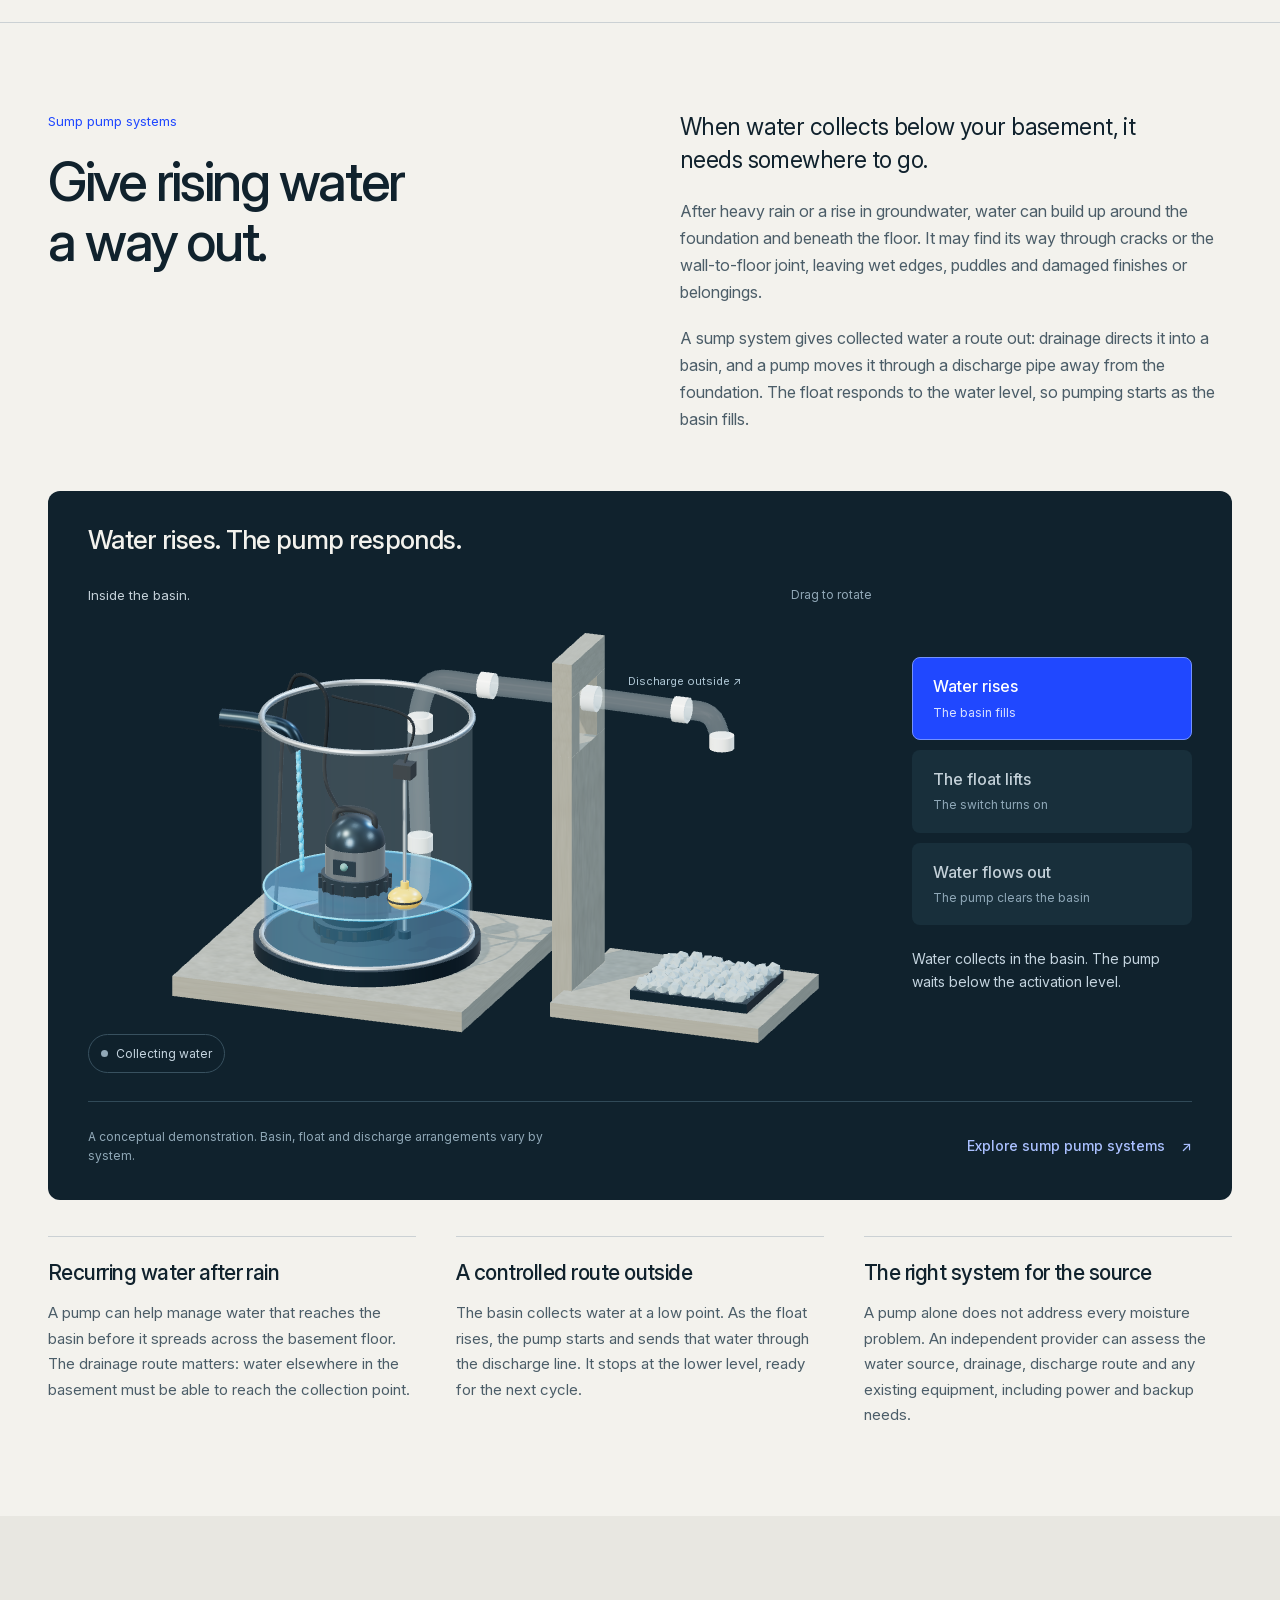
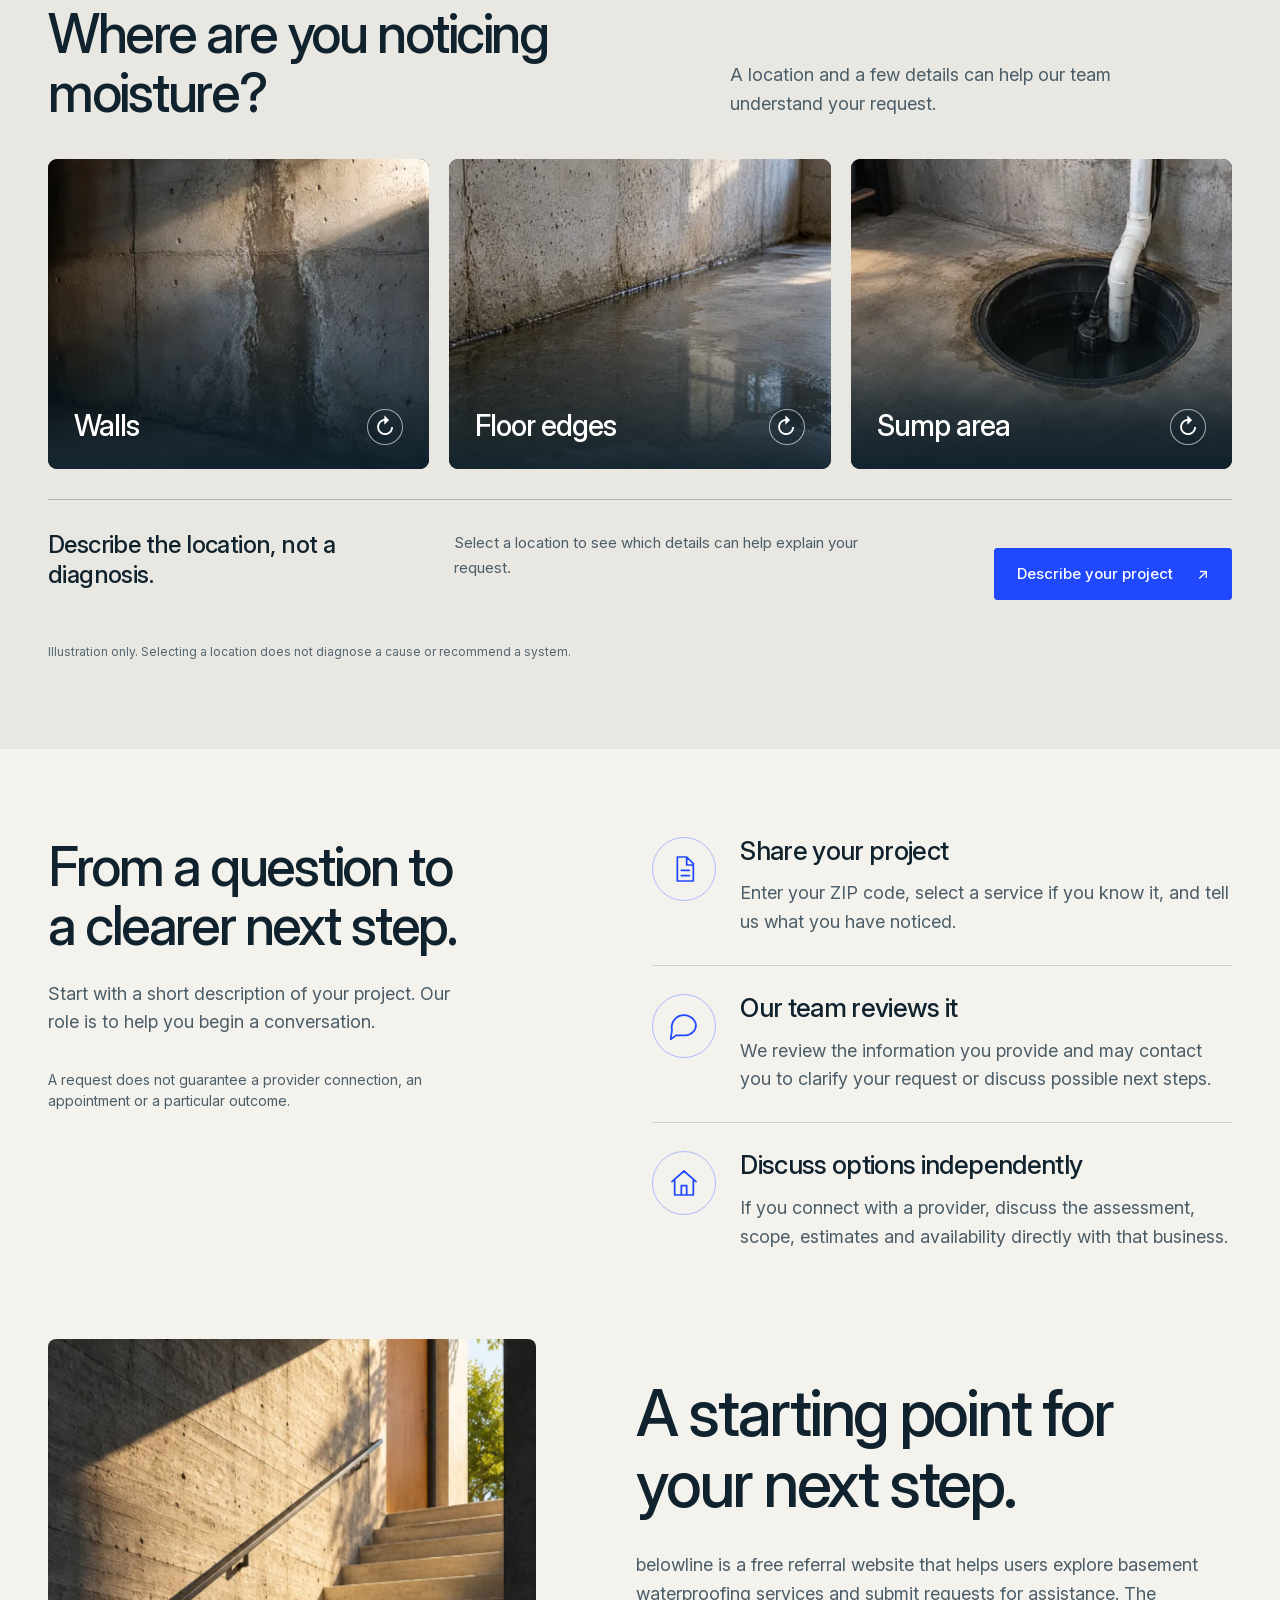
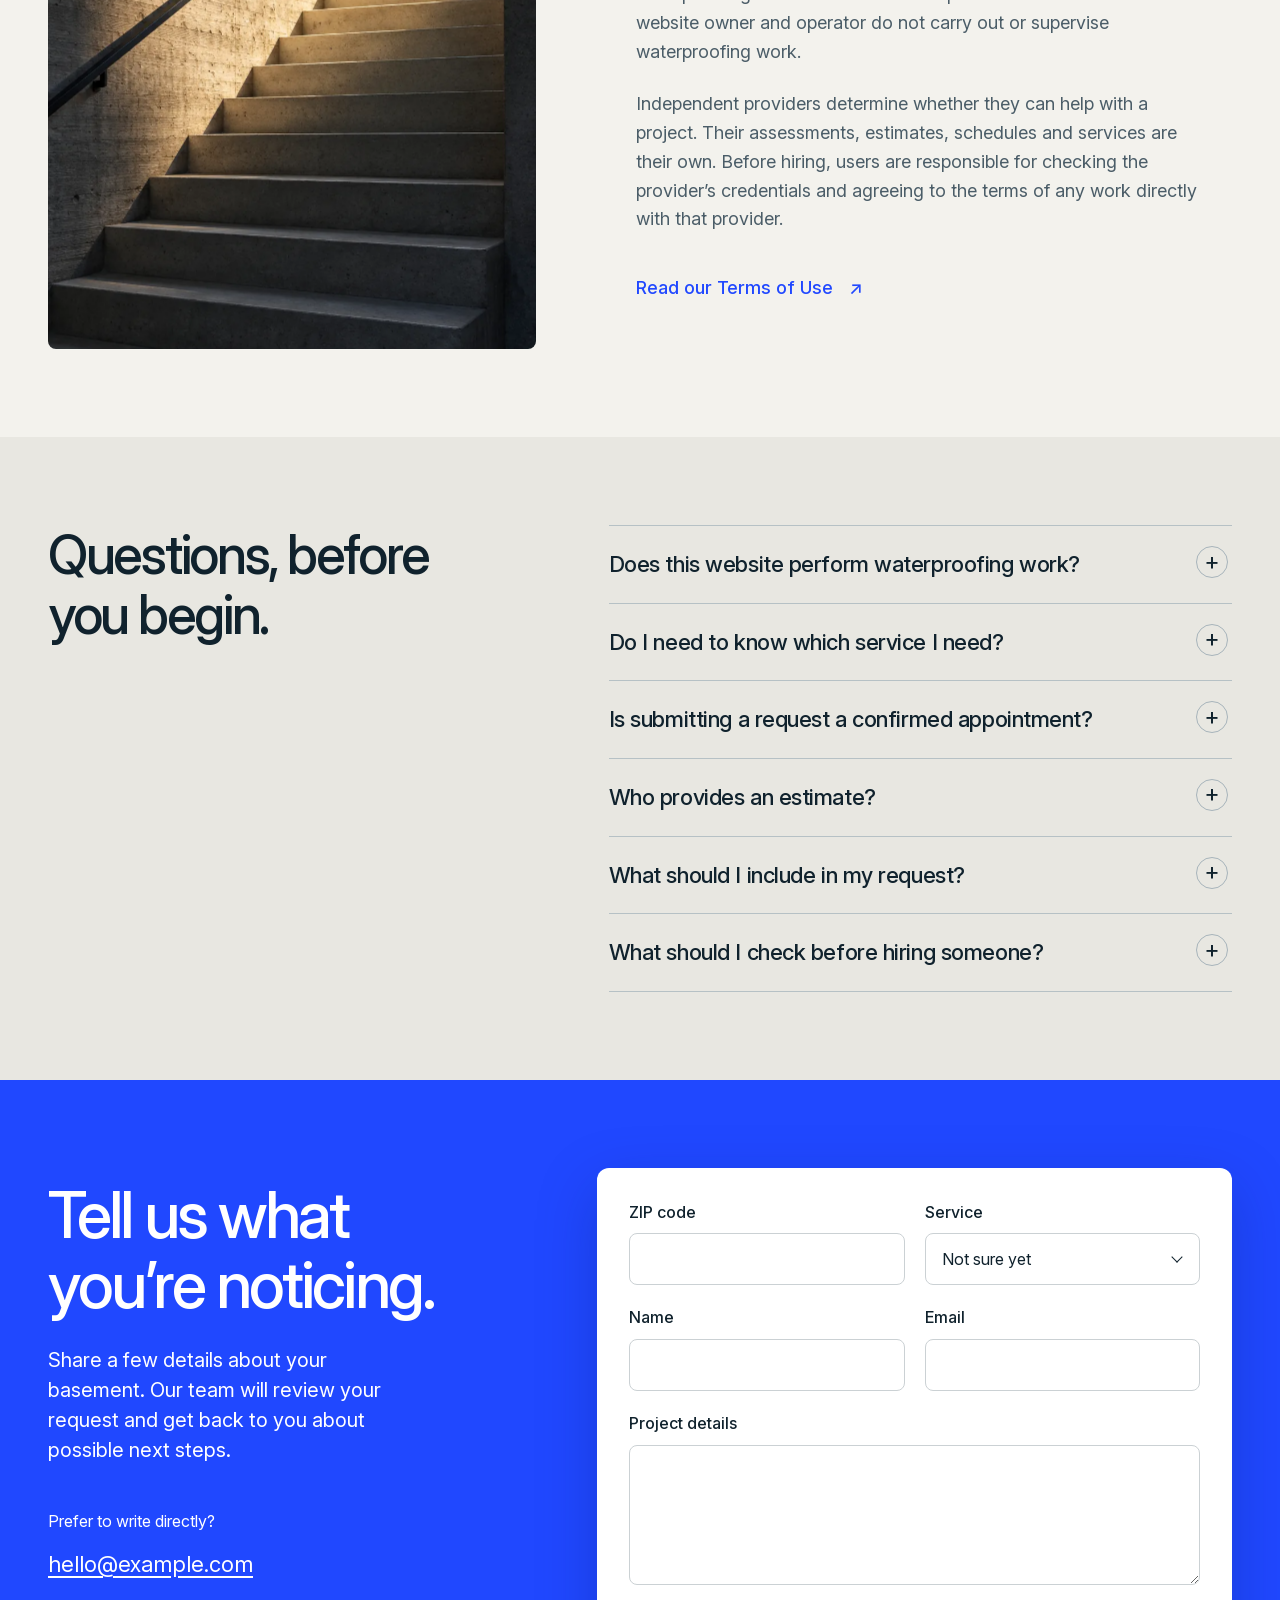
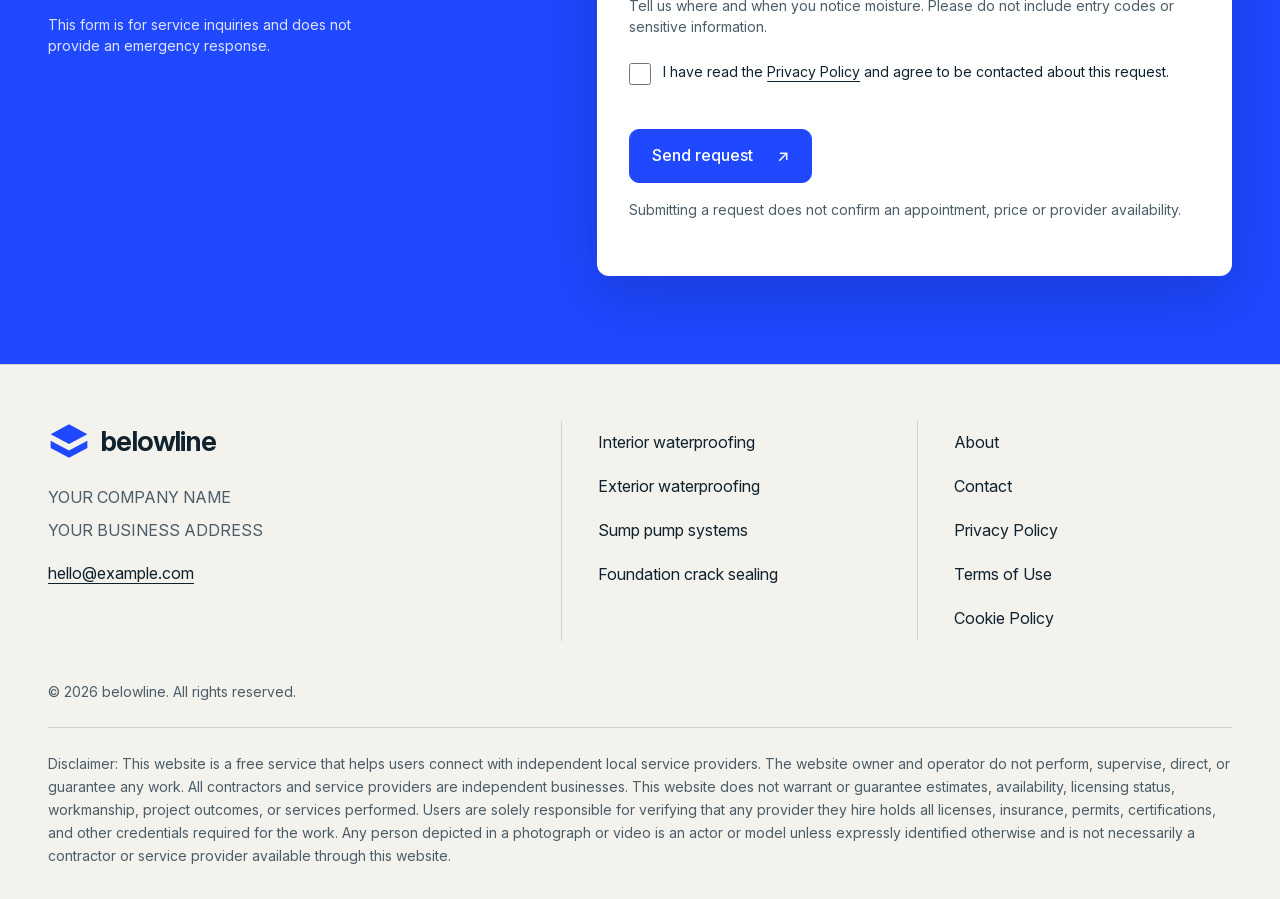
==== commit 6f40f2f9: "+" ====
--- a/index.html
+++ b/index.html
@@ -13,13 +13,13 @@
     <script defer="" src="js/brand.js?v=3"></script>
     <script defer="" src="js/motion.js?v=5"></script>
     <script defer="" src="js/navigation.js"></script>
-    <script defer="" src="js/forms.js?v=3"></script>
+    <script defer="" src="js/forms.js?v=5"></script>
     <meta
       content="Explore basement waterproofing options and share your project with our referral team."
       name="description"
     />
     <meta content="#F3F2ED" name="theme-color" />
-    <link href="css/site.css?v=6" rel="stylesheet" />
+    <link href="css/site.css?v=10" rel="stylesheet" />
     <script src="js/page-transitions.js?v=2"></script>
     <link href="css/pages/home.css?v=6" rel="stylesheet" />
     <link href="css/pages/services-gallery.css" rel="stylesheet" />
@@ -1059,7 +1059,7 @@
                     <p class="field-error" data-error="" id="request-zip-error"></p>
                   </div>
                   <div class="field">
-                    <label for="request-service">Service</label
+                    <label for="request-service" id="request-service-label">Service</label
                     ><select
                       aria-describedby="request-service-error"
                       id="request-service"
--- a/css/site.css
+++ b/css/site.css
@@ -331,11 +331,126 @@
 }
 .field input,
 .field select,
-.field textarea {
-  font-size: 16px;
+.field textarea,
+.service-select__trigger {
+  font-size: 16px;
+  border: 1px solid var(--line);
+  border-radius: 8px;
+}
+.field input:hover,
+.field select:hover,
+.field textarea:hover,
+.service-select__trigger:hover {
+  border-color: #a7b3bb;
+}
+.field input:focus,
+.field select:focus,
+.field textarea:focus,
+.service-select__trigger:focus-visible,
+.service-select__trigger[aria-expanded='true'] {
+  outline: none;
+  border-color: var(--blue);
+  box-shadow: 0 0 0 3px #2048ff14;
+}
+@media (forced-colors: active) {
+  .field input:focus,
+  .field select:focus,
+  .field textarea:focus,
+  .service-select__trigger:focus-visible {
+    outline: 2px solid Highlight;
+    outline-offset: 2px;
+  }
 }
 .field label {
   font-size: 16px;
+}
+.field select[hidden] {
+  display: none;
+}
+.service-select {
+  position: relative;
+}
+.service-select__trigger {
+  display: flex;
+  align-items: center;
+  justify-content: space-between;
+  gap: 16px;
+  width: 100%;
+  min-height: 52px;
+  padding: 12px 16px;
+  background: var(--white);
+  color: var(--ink);
+  font-size: 16px;
+  text-align: left;
+}
+.service-select__trigger::after {
+  content: '';
+  flex: 0 0 8px;
+  height: 8px;
+  margin: -4px 2px 0 0;
+  border-right: 1.5px solid currentColor;
+  border-bottom: 1.5px solid currentColor;
+  transform: rotate(45deg);
+}
+.service-select__trigger[aria-expanded='true']::after {
+  margin-top: 4px;
+  transform: rotate(225deg);
+}
+.service-select__options {
+  position: absolute;
+  z-index: 5;
+  inset: calc(100% + 8px) 0 auto;
+  margin: 0;
+  padding: 6px;
+  overflow-y: auto;
+  overscroll-behavior: contain;
+  list-style: none;
+  border: 1px solid var(--line);
+  border-radius: 10px;
+  background: var(--white);
+  box-shadow:
+    0 12px 32px #10222d1a,
+    0 2px 6px #10222d08;
+  scrollbar-width: thin;
+}
+.service-select[data-side='top'] .service-select__options {
+  top: auto;
+  bottom: calc(100% + 8px);
+}
+.service-select__option {
+  position: relative;
+  display: flex;
+  align-items: center;
+  min-height: 44px;
+  padding: 11px 30px 11px 12px;
+  border-radius: 5px;
+  color: var(--ink);
+  font-size: 15px;
+  line-height: 1.4;
+  cursor: pointer;
+}
+.service-select__option + .service-select__option {
+  margin-top: 2px;
+}
+.service-select__option.is-active,
+.service-select__option:hover {
+  background: var(--paper);
+}
+.service-select__option[aria-selected='true'] {
+  background: #eef1ff;
+  color: var(--blue);
+  font-weight: 500;
+}
+.service-select__option[aria-selected='true']::after {
+  content: '';
+  position: absolute;
+  right: 13px;
+  width: 6px;
+  height: 10px;
+  margin-top: -3px;
+  border-right: 1.5px solid currentColor;
+  border-bottom: 1.5px solid currentColor;
+  transform: rotate(45deg);
 }
 .field .note {
   margin: 10px 0 0;
@@ -348,12 +463,24 @@
 .consent input {
   margin: 2px 0 0;
 }
+.consent input:focus-visible {
+  outline: 2px solid var(--blue);
+  outline-offset: 2px;
+}
 .consent a {
   color: var(--ink);
 }
 .form-panel > .button {
-  width: 100%;
-  justify-content: space-between;
+  width: auto;
+  min-height: 54px;
+  padding: 14px 22px;
+  border-radius: 10px;
+  font-size: 16px;
+  justify-content: center;
+}
+.form-panel > .button:focus-visible {
+  outline-width: 2px;
+  outline-offset: 3px;
 }
 .form-status:empty {
   display: none;
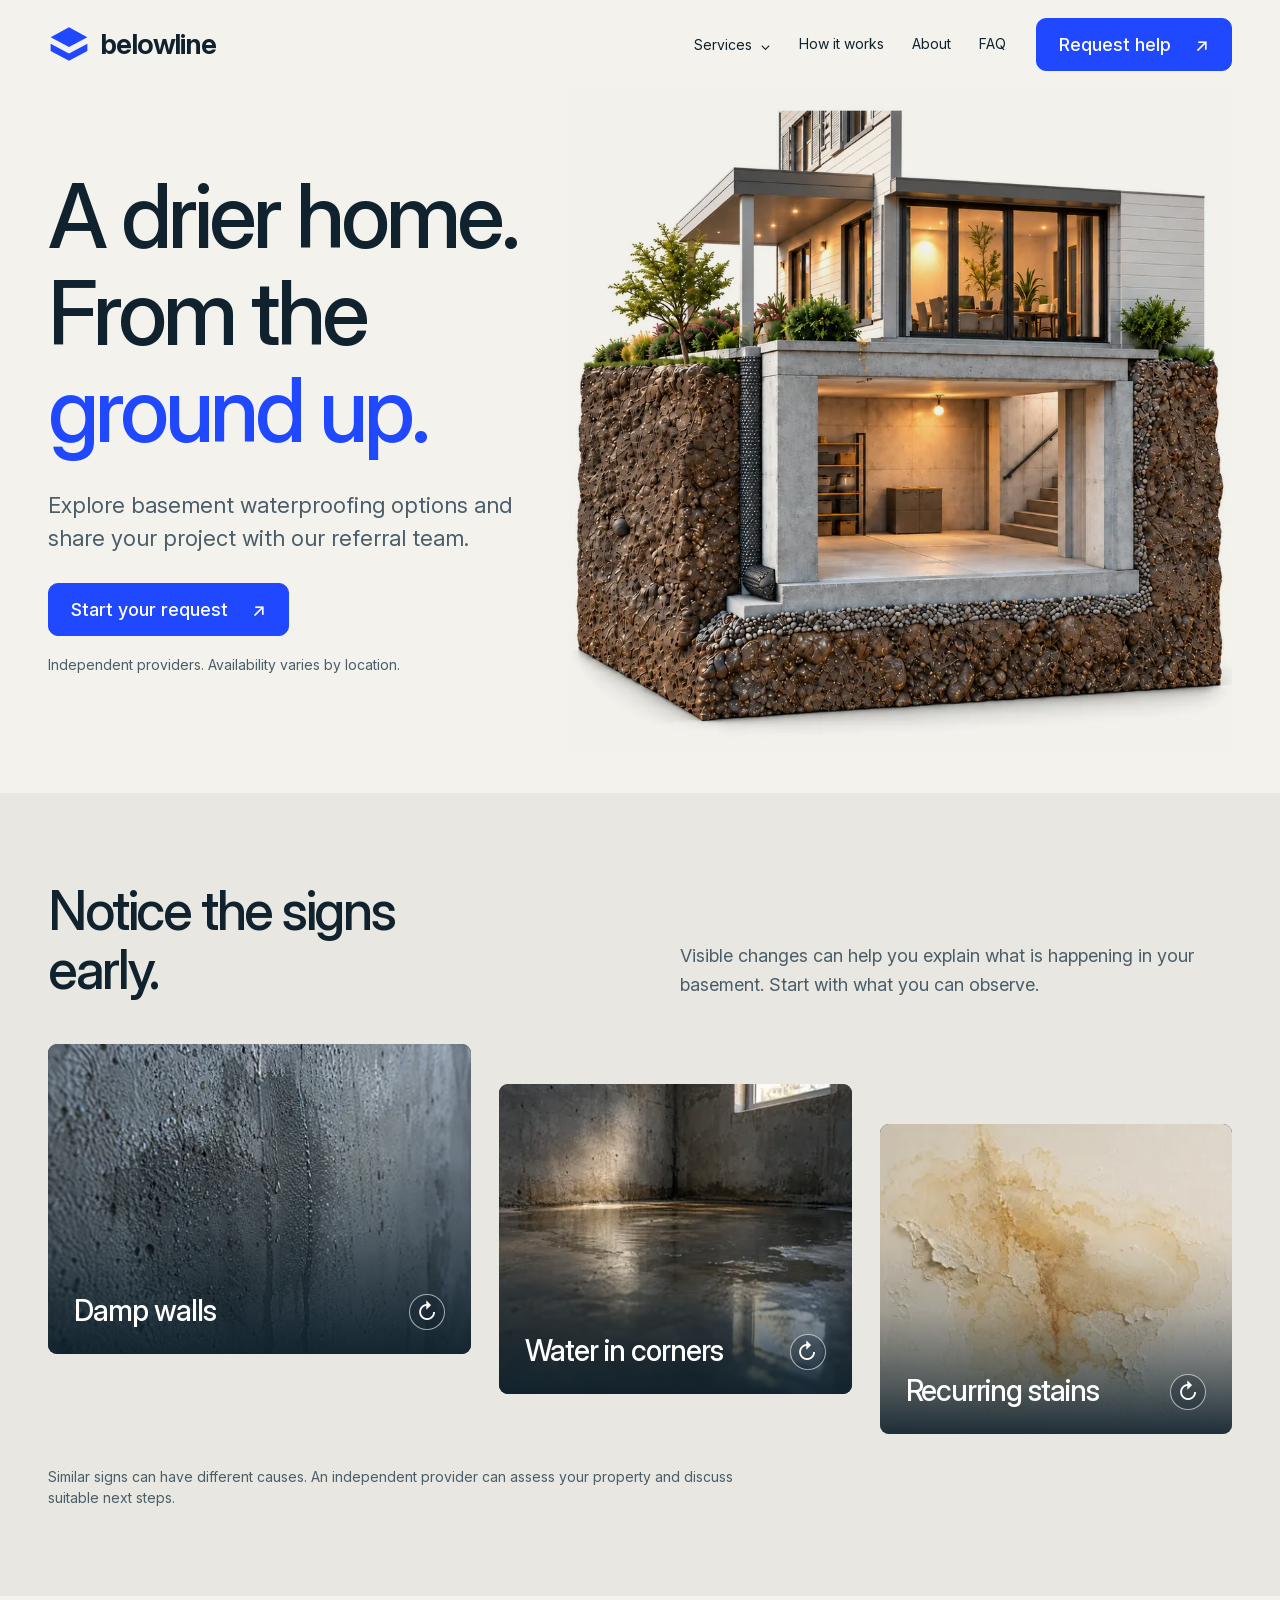
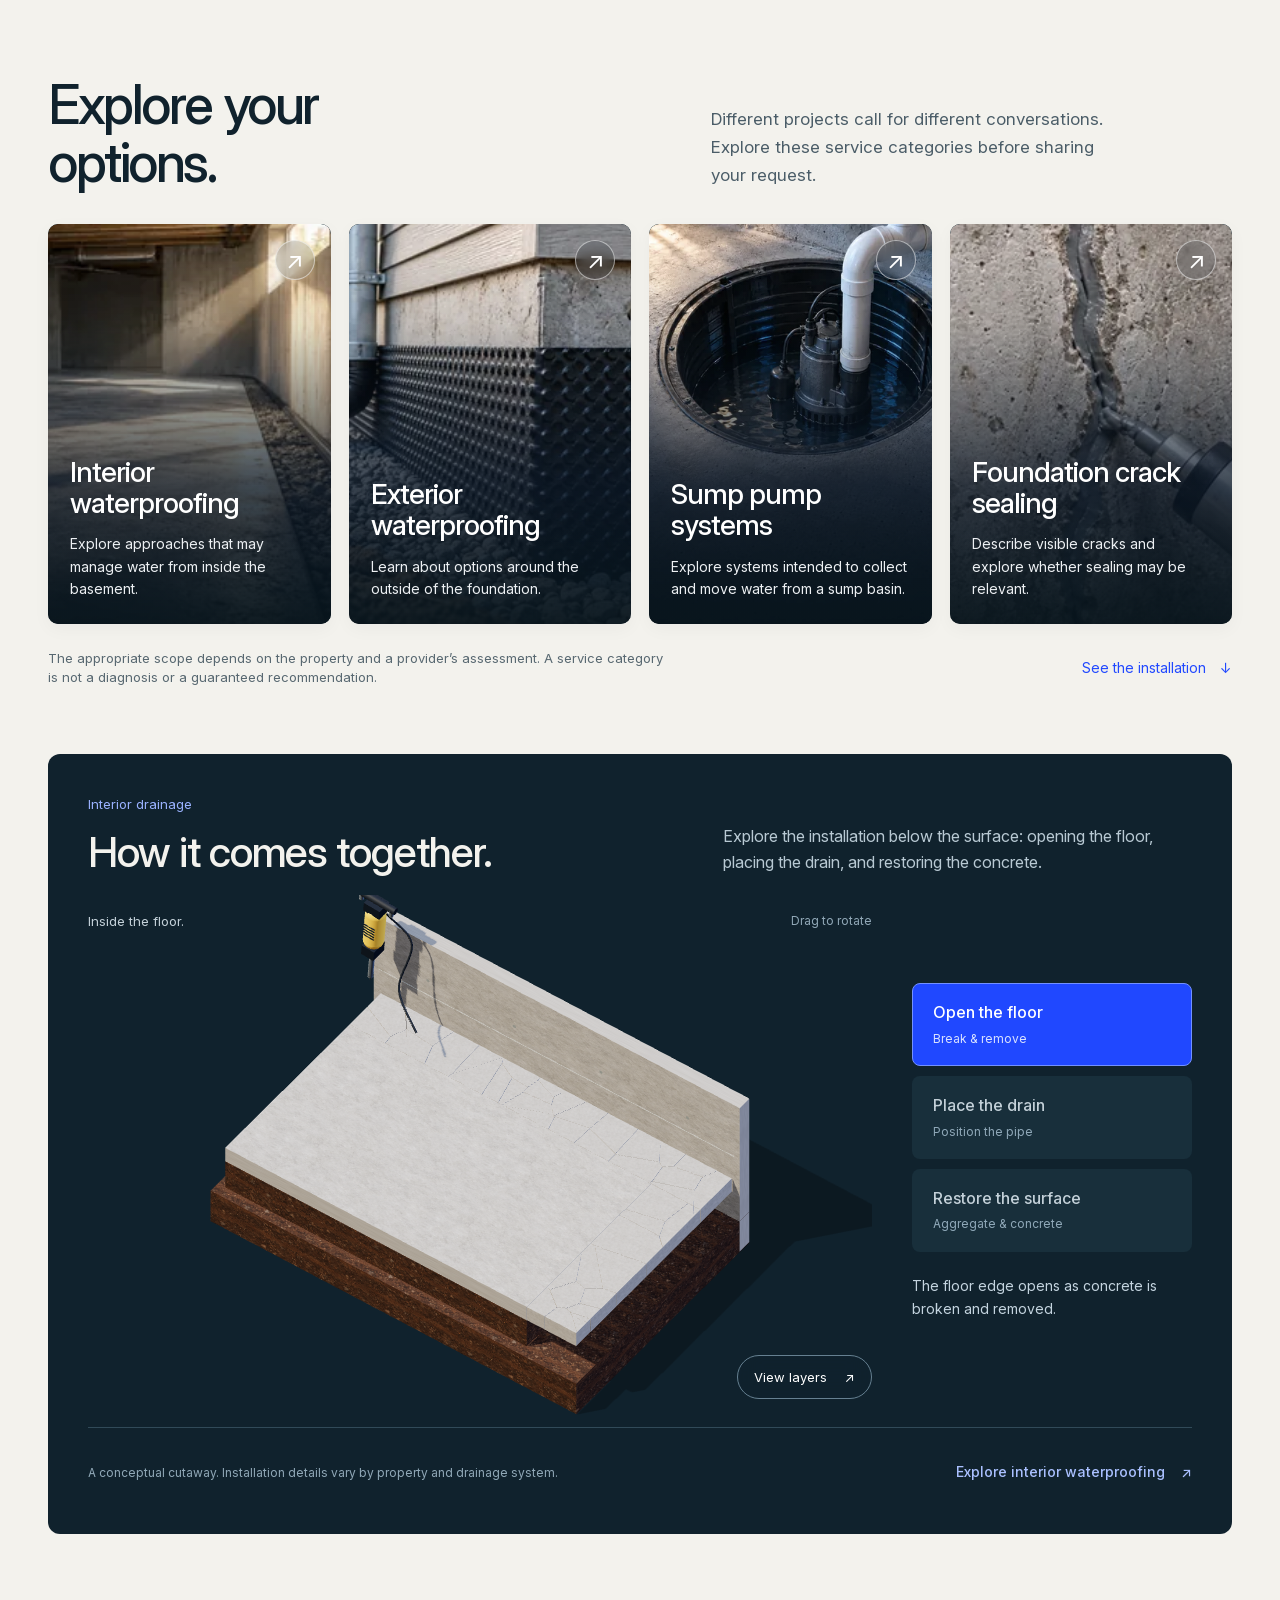
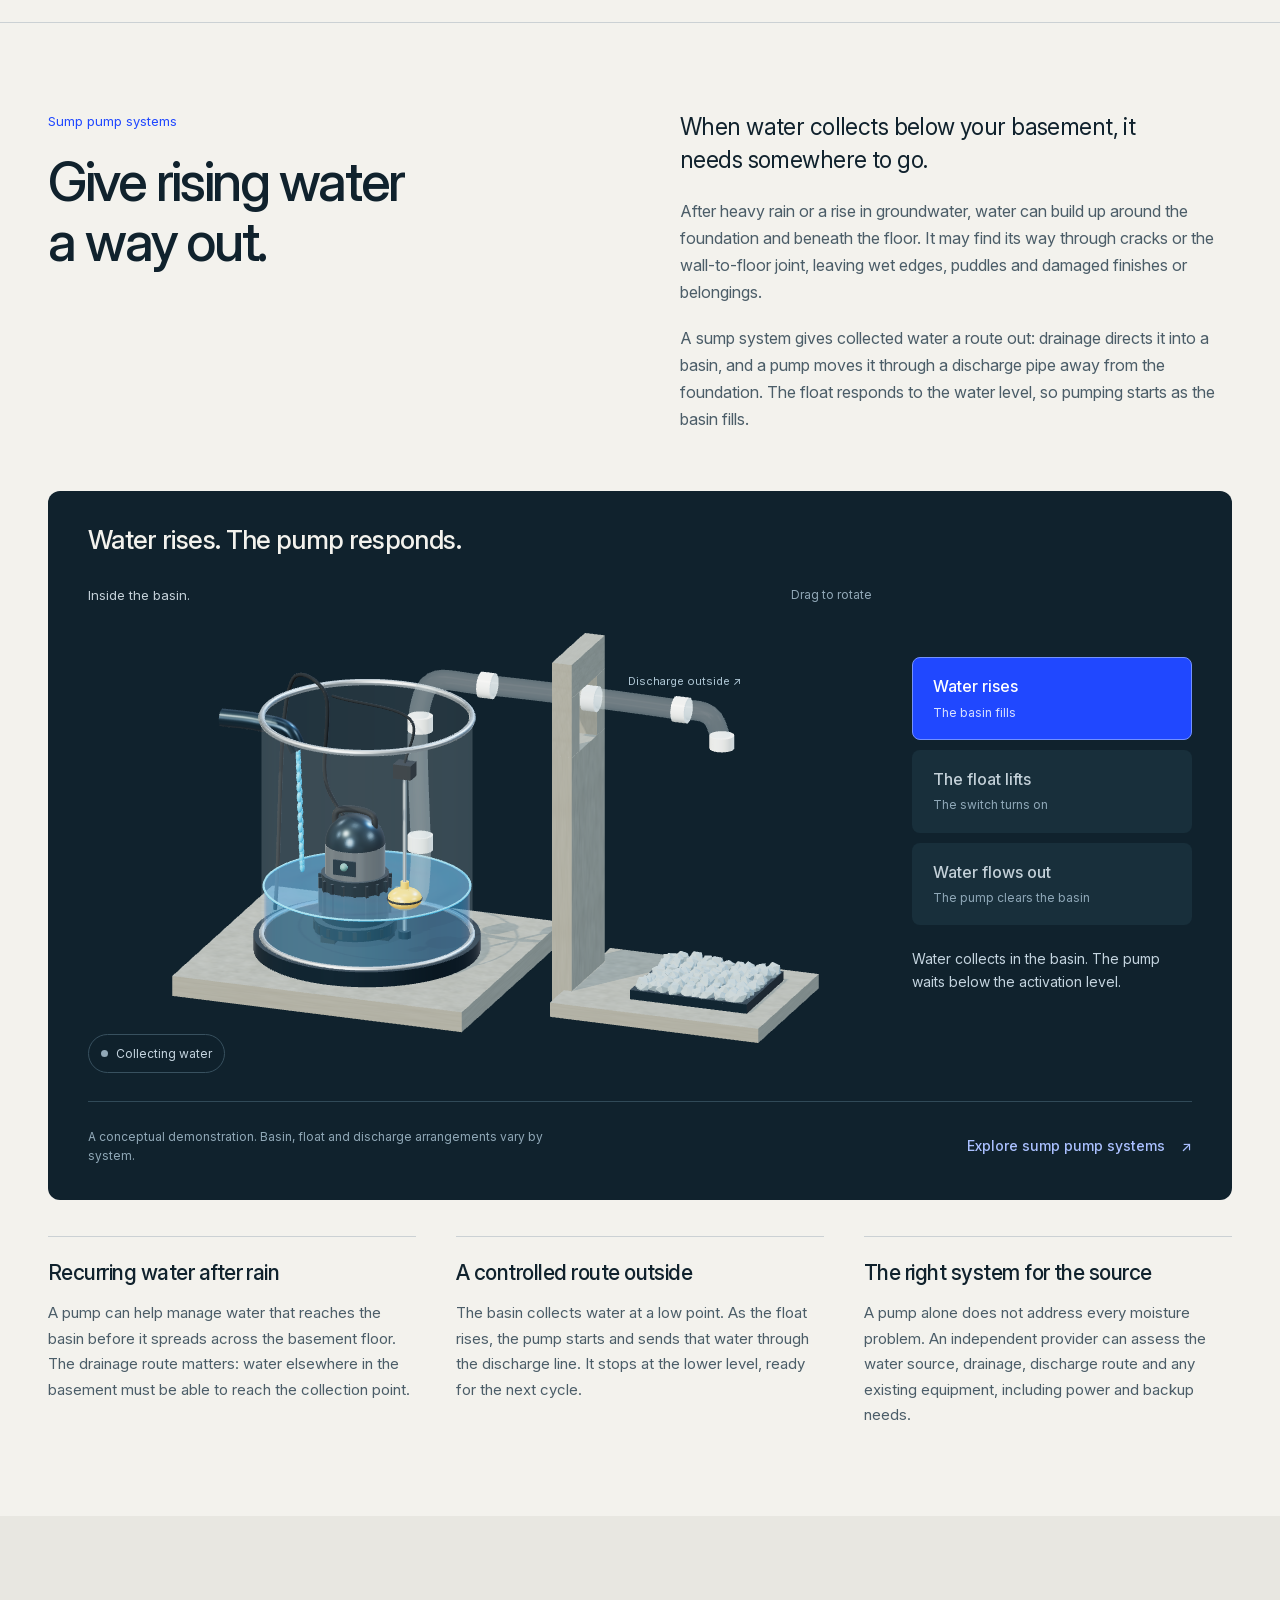
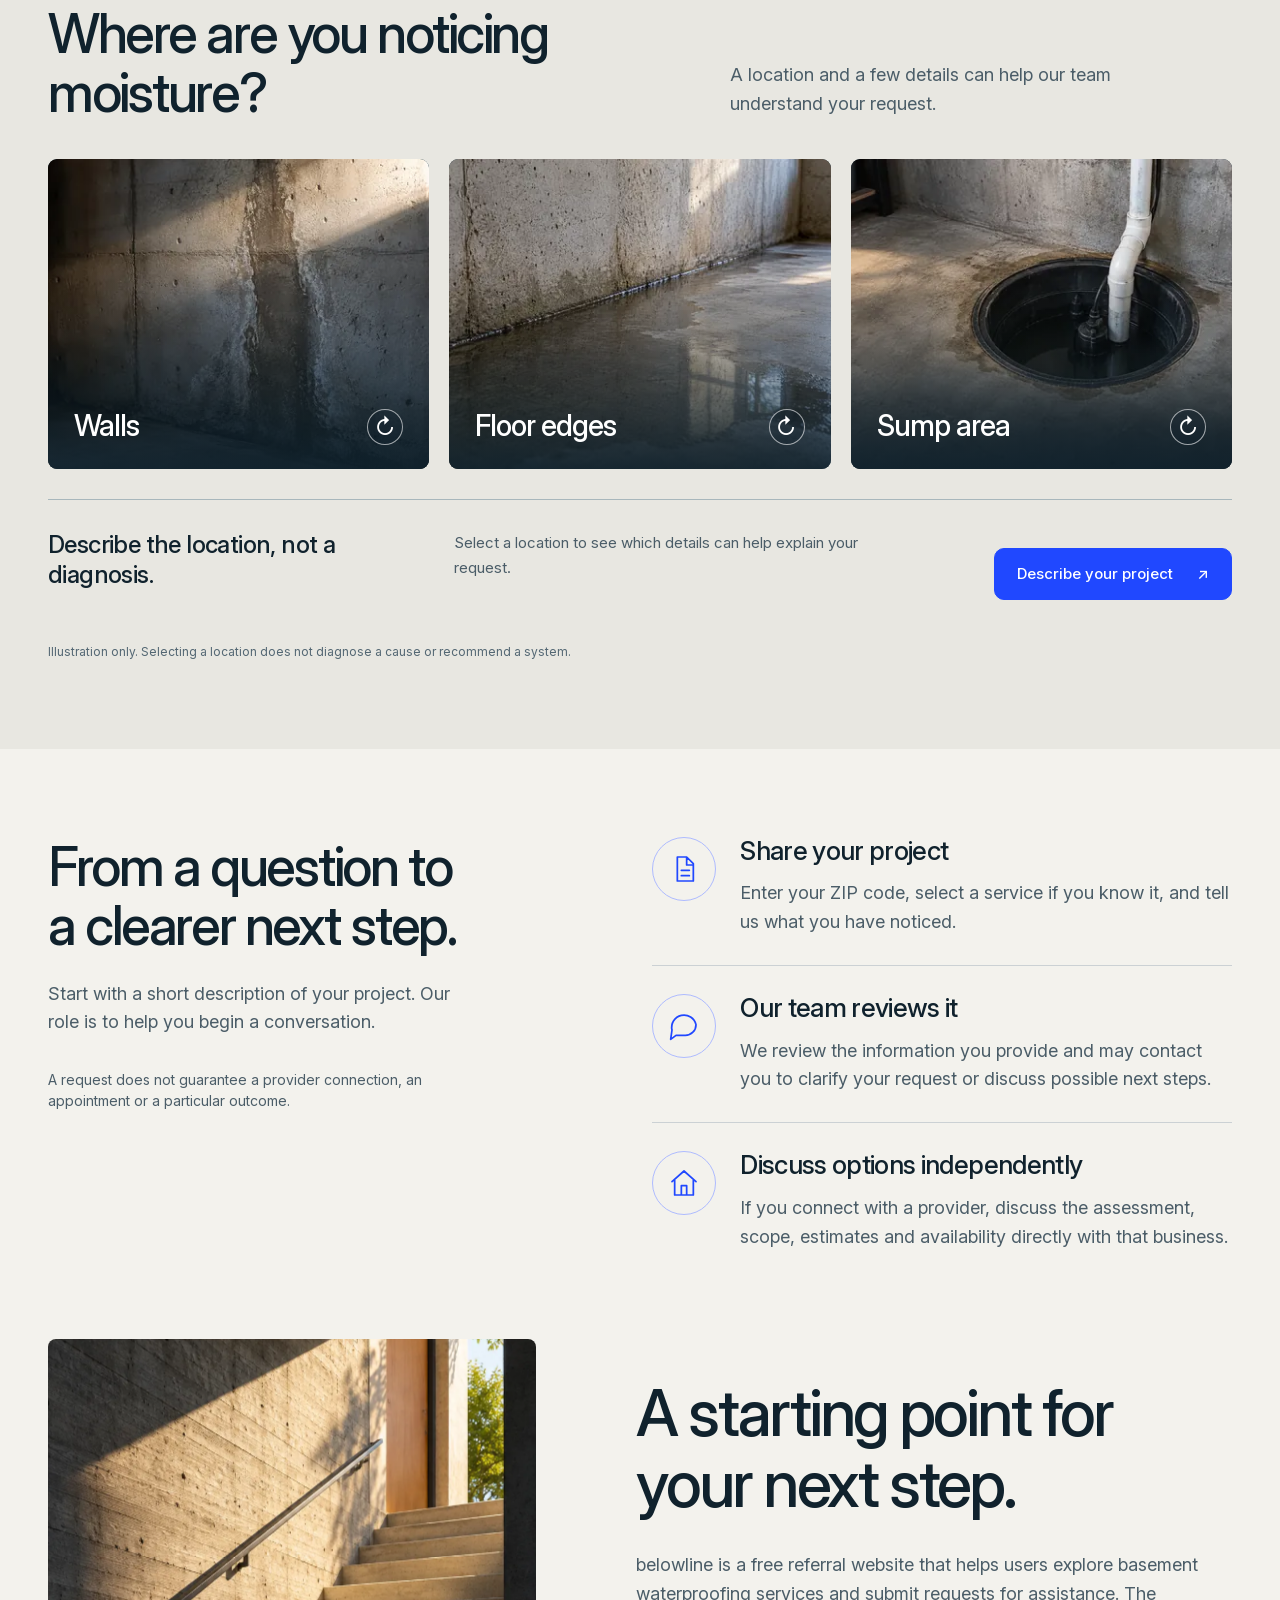
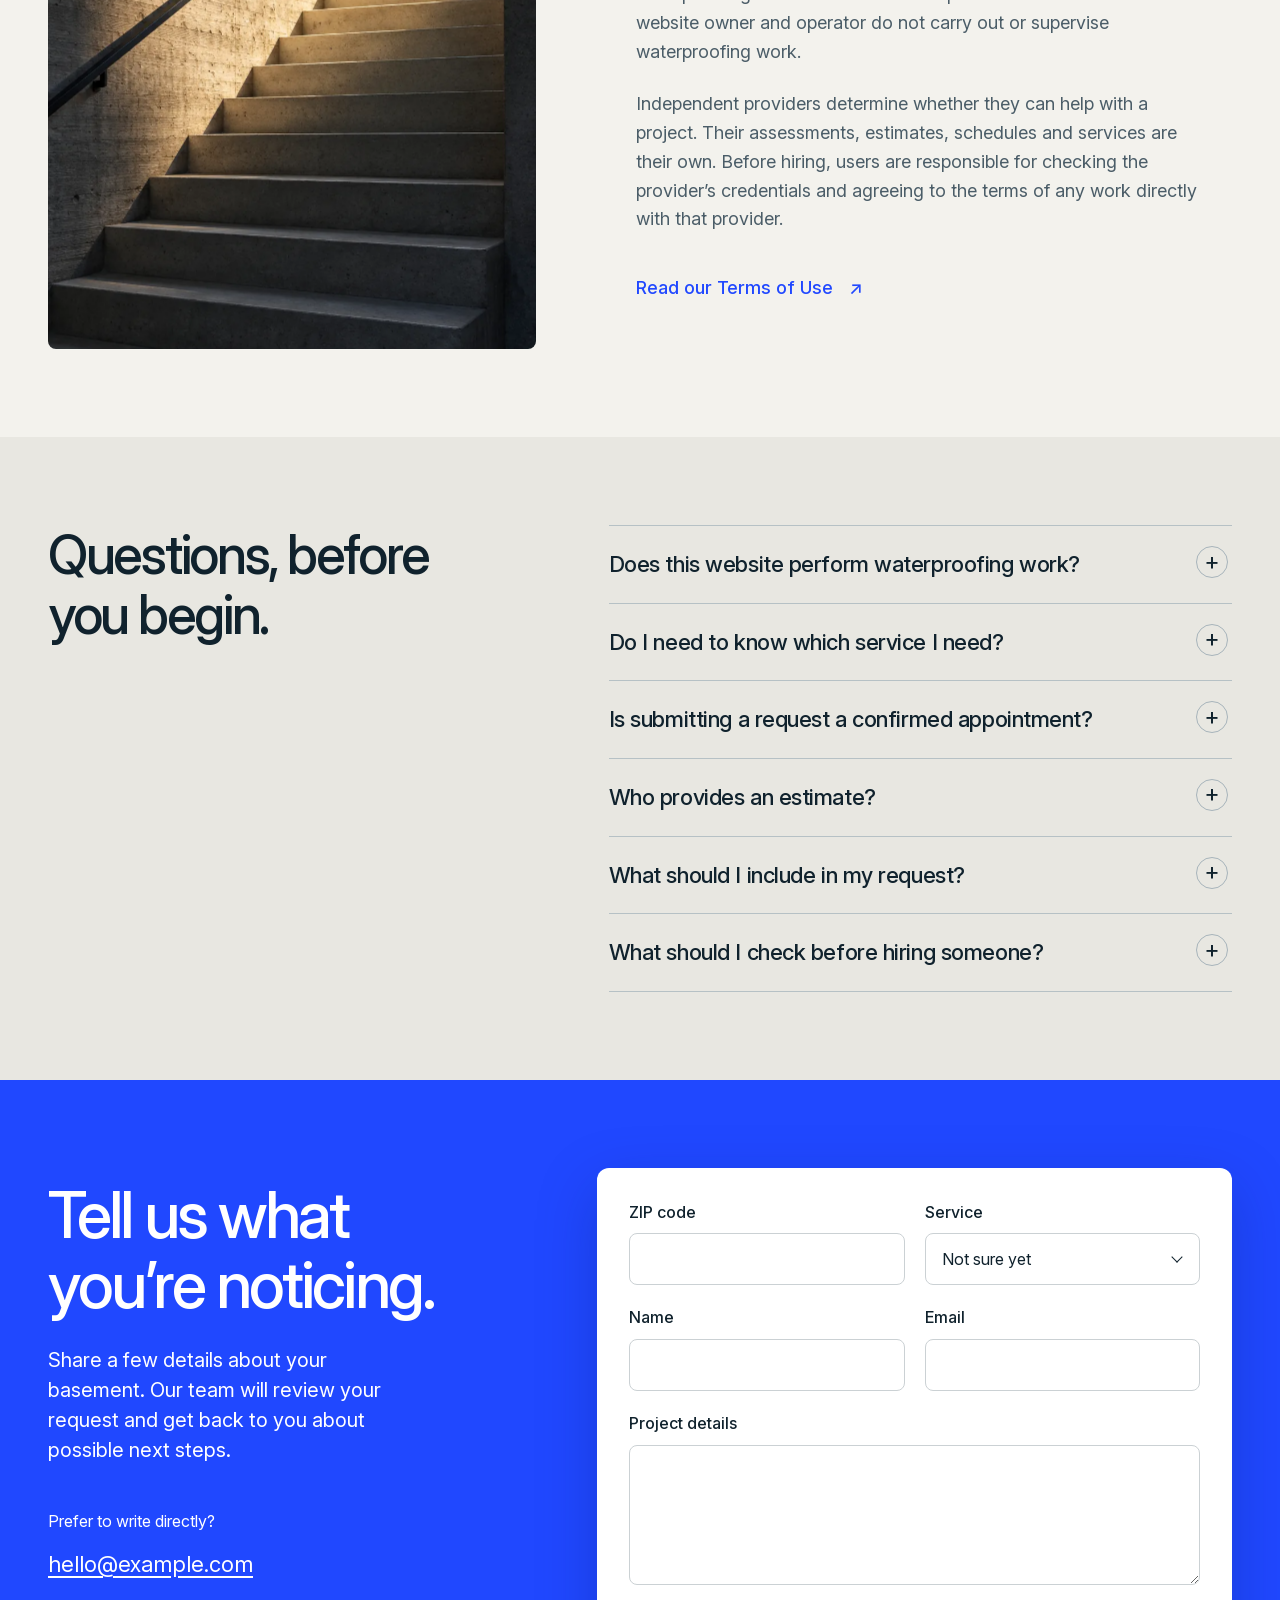
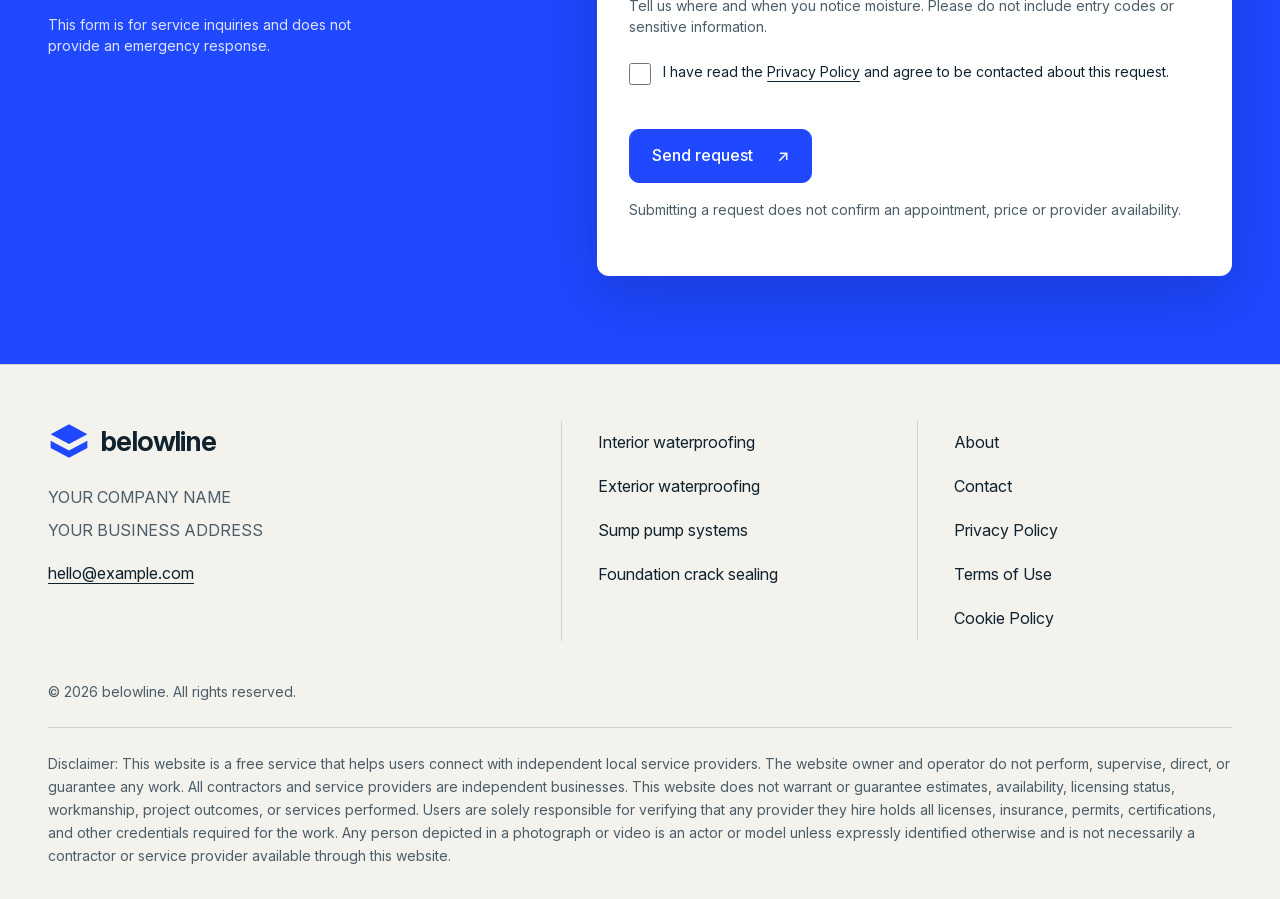
==== commit 37ef28df: "+" ====
--- a/index.html
+++ b/index.html
@@ -8,7 +8,7 @@
     <title>Basement Waterproofing Options | belowline</title>
     <link href="assets/brand/favicon.svg?v=3" rel="icon" />
     <link href="css/fonts.css" rel="stylesheet" />
-    <link href="css/base.css?v=3" rel="stylesheet" />
+    <link href="css/base.css?v=4" rel="stylesheet" />
     <script defer="" src="config/config.js?v=5"></script>
     <script defer="" src="js/brand.js?v=3"></script>
     <script defer="" src="js/motion.js?v=5"></script>
@@ -19,7 +19,7 @@
       name="description"
     />
     <meta content="#F3F2ED" name="theme-color" />
-    <link href="css/site.css?v=10" rel="stylesheet" />
+    <link href="css/site.css?v=12" rel="stylesheet" />
     <script src="js/page-transitions.js?v=2"></script>
     <link href="css/pages/home.css?v=6" rel="stylesheet" />
     <link href="css/pages/services-gallery.css" rel="stylesheet" />
--- a/css/base.css
+++ b/css/base.css
@@ -116,7 +116,7 @@
   padding: 14px 22px;
   background: var(--blue);
   border: 1px solid var(--blue);
-  border-radius: 3px;
+  border-radius: 10px;
   color: white;
   text-decoration: none;
   font-weight: 500;
--- a/css/site.css
+++ b/css/site.css
@@ -474,7 +474,6 @@
   width: auto;
   min-height: 54px;
   padding: 14px 22px;
-  border-radius: 10px;
   font-size: 16px;
   justify-content: center;
 }
